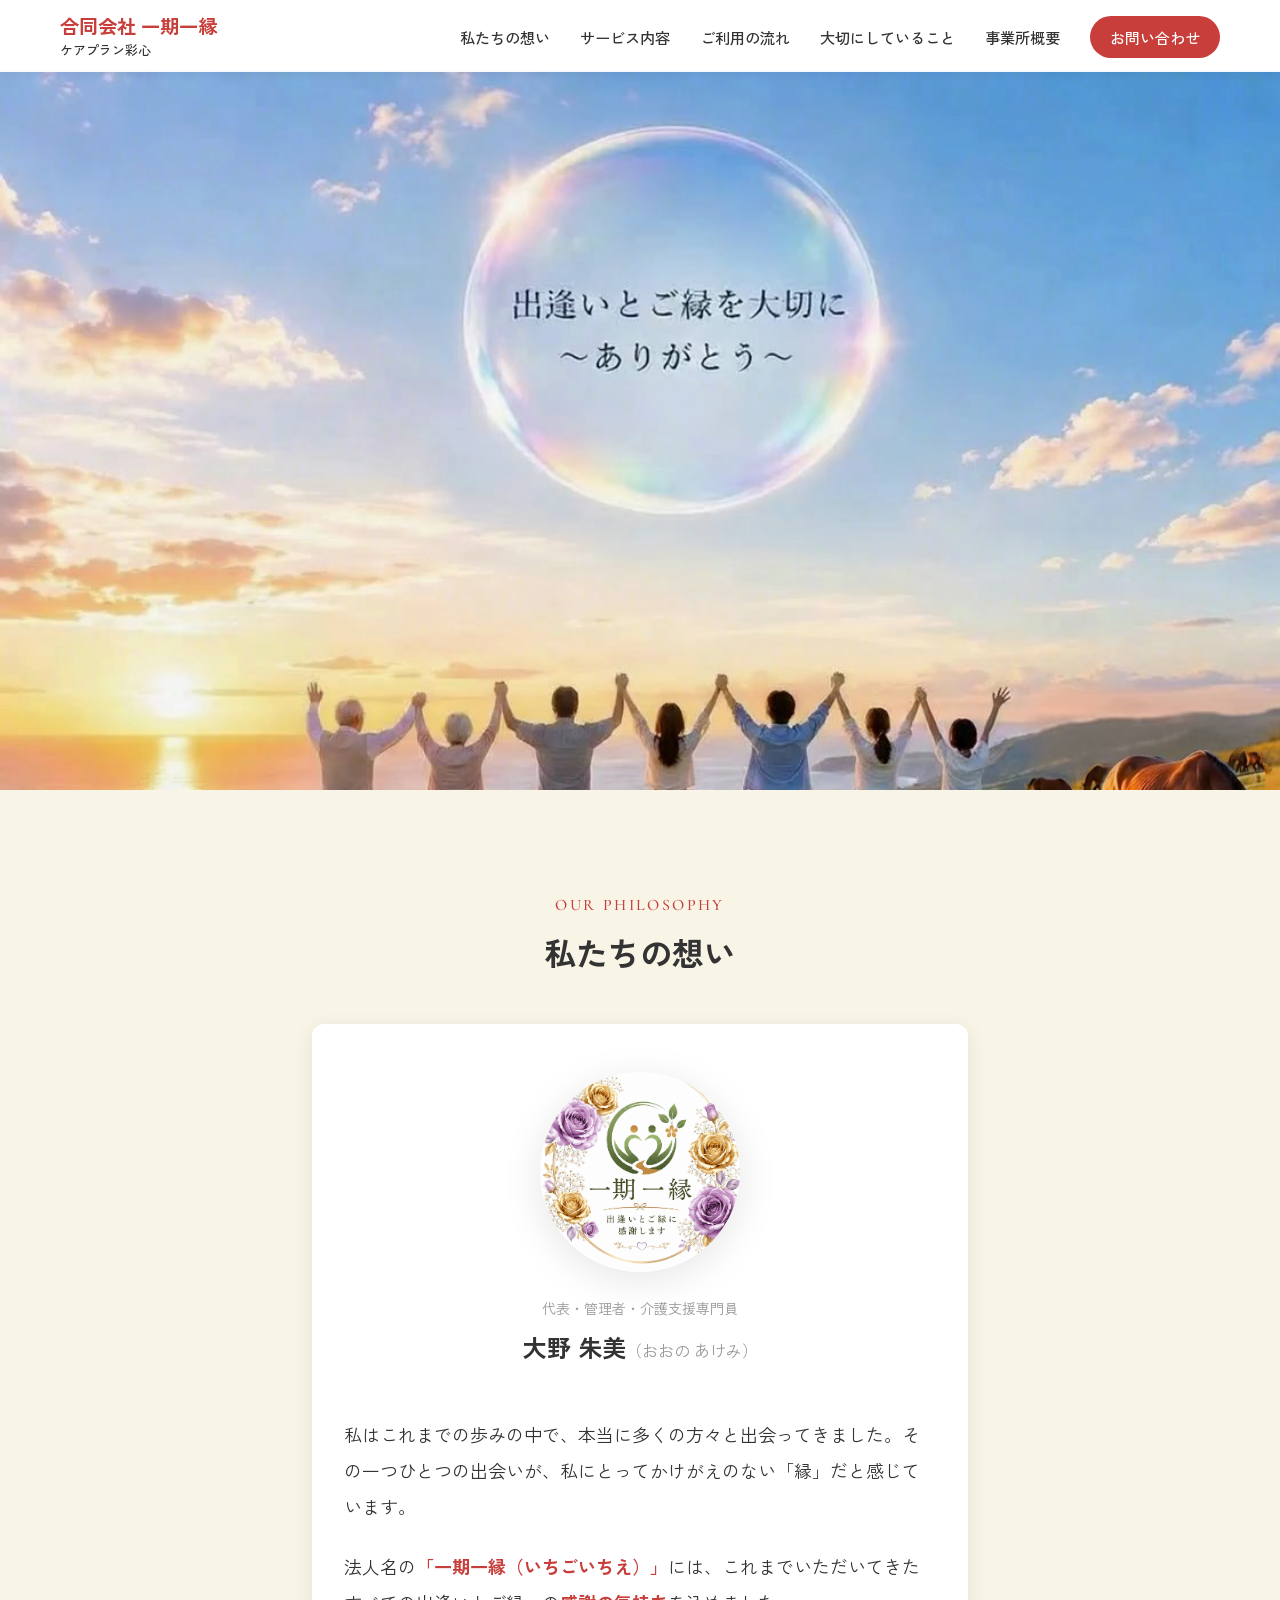
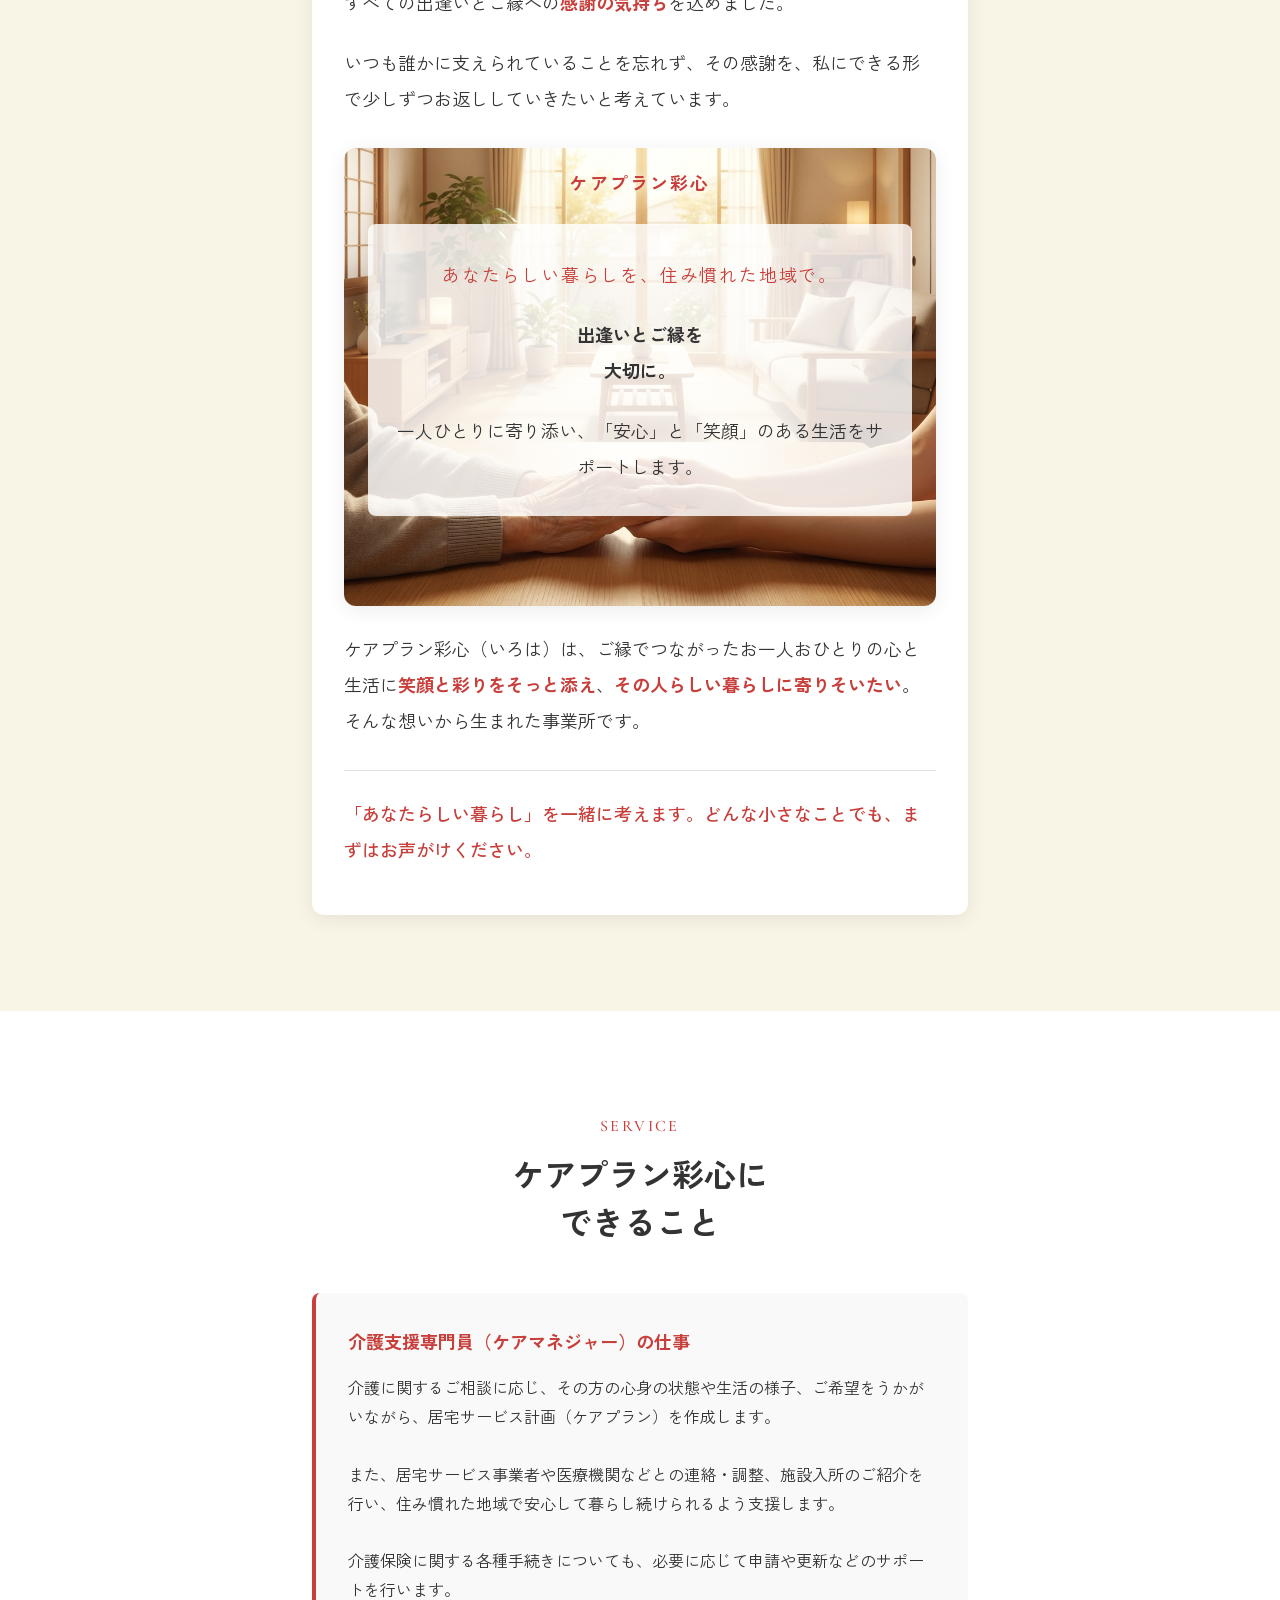
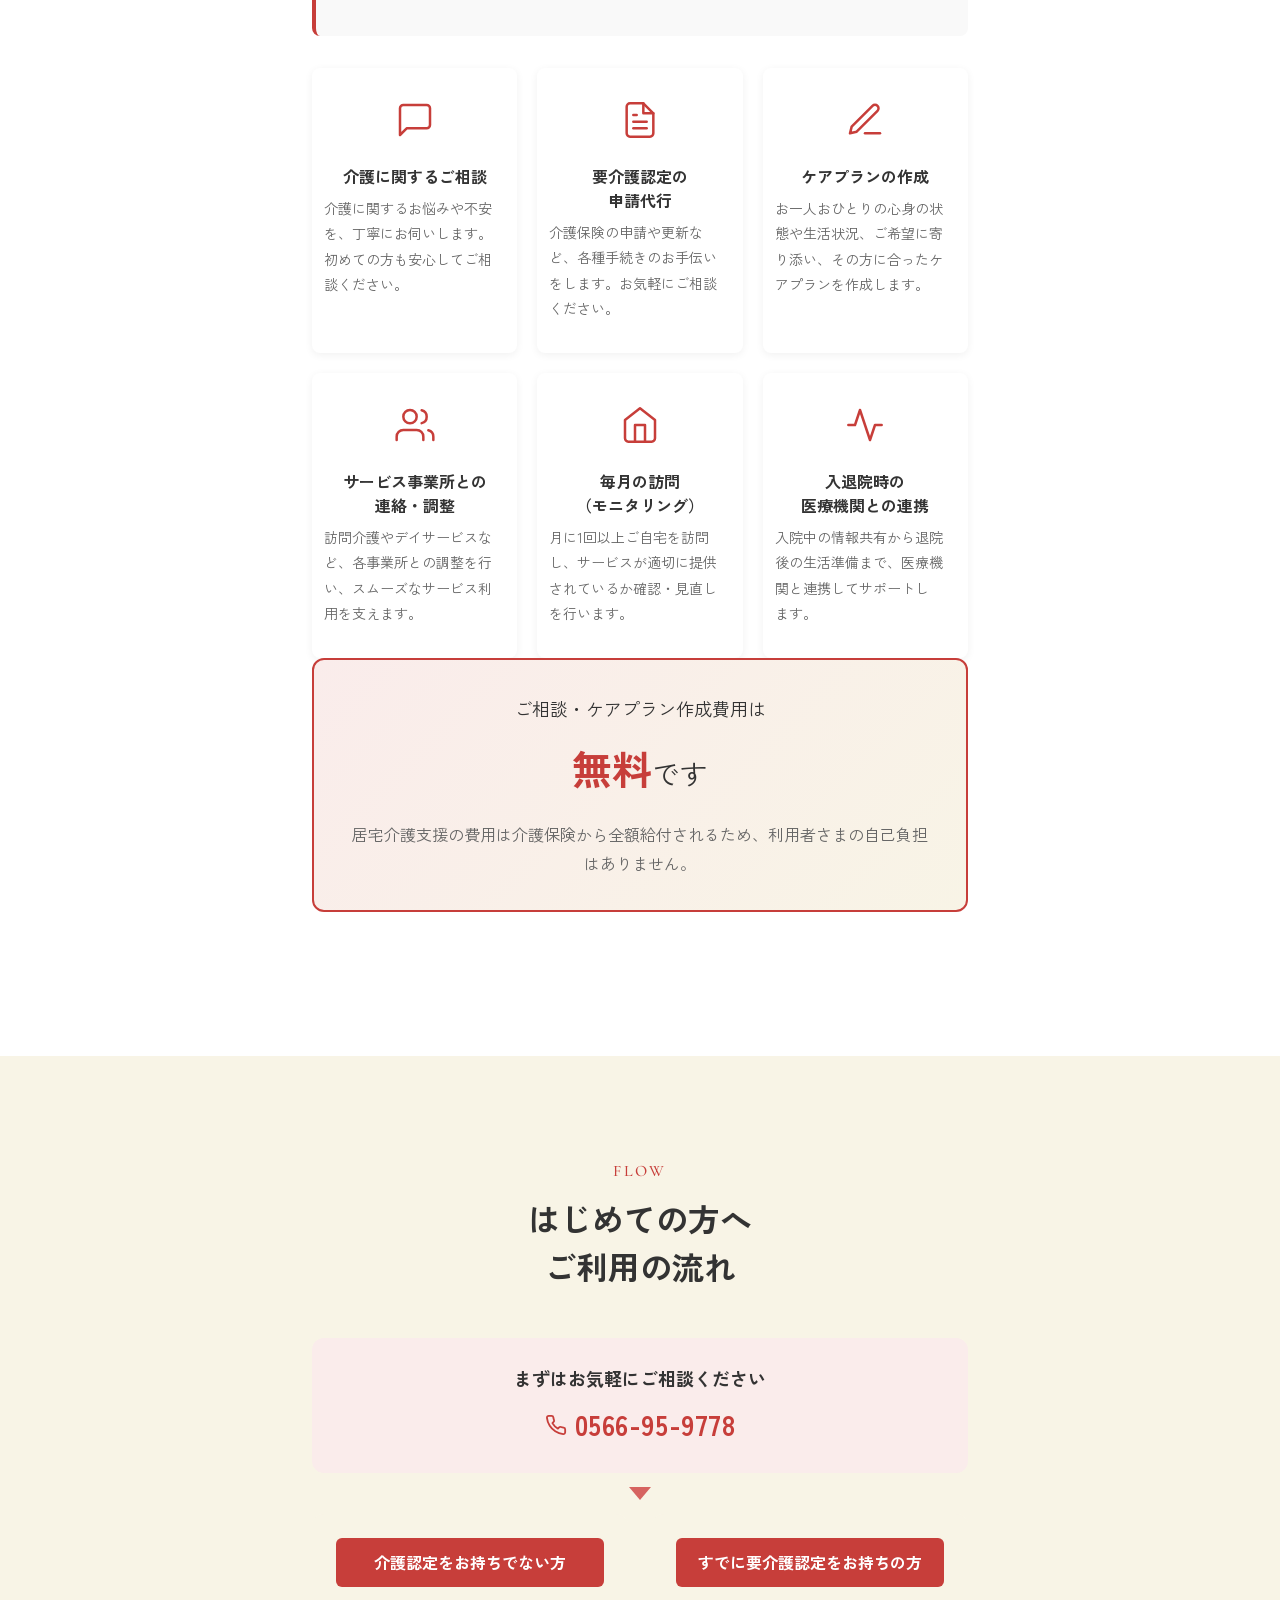
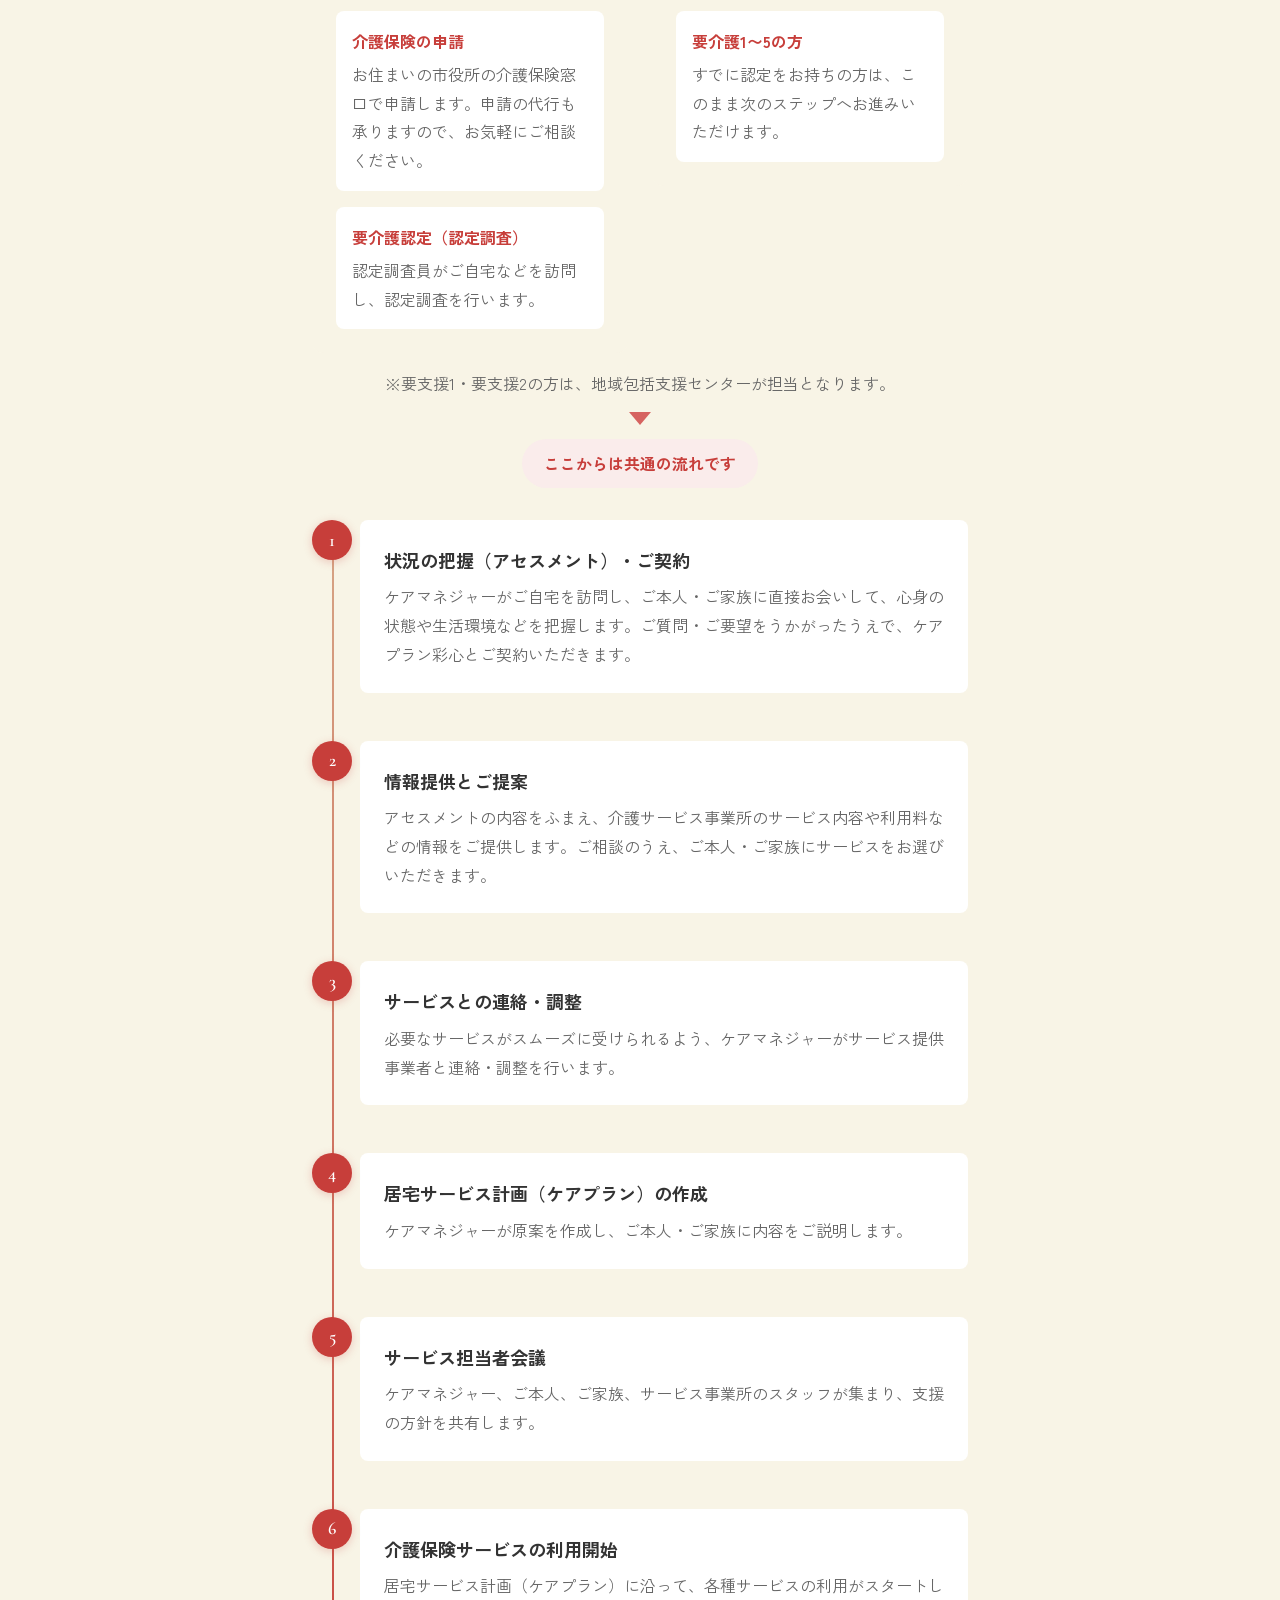
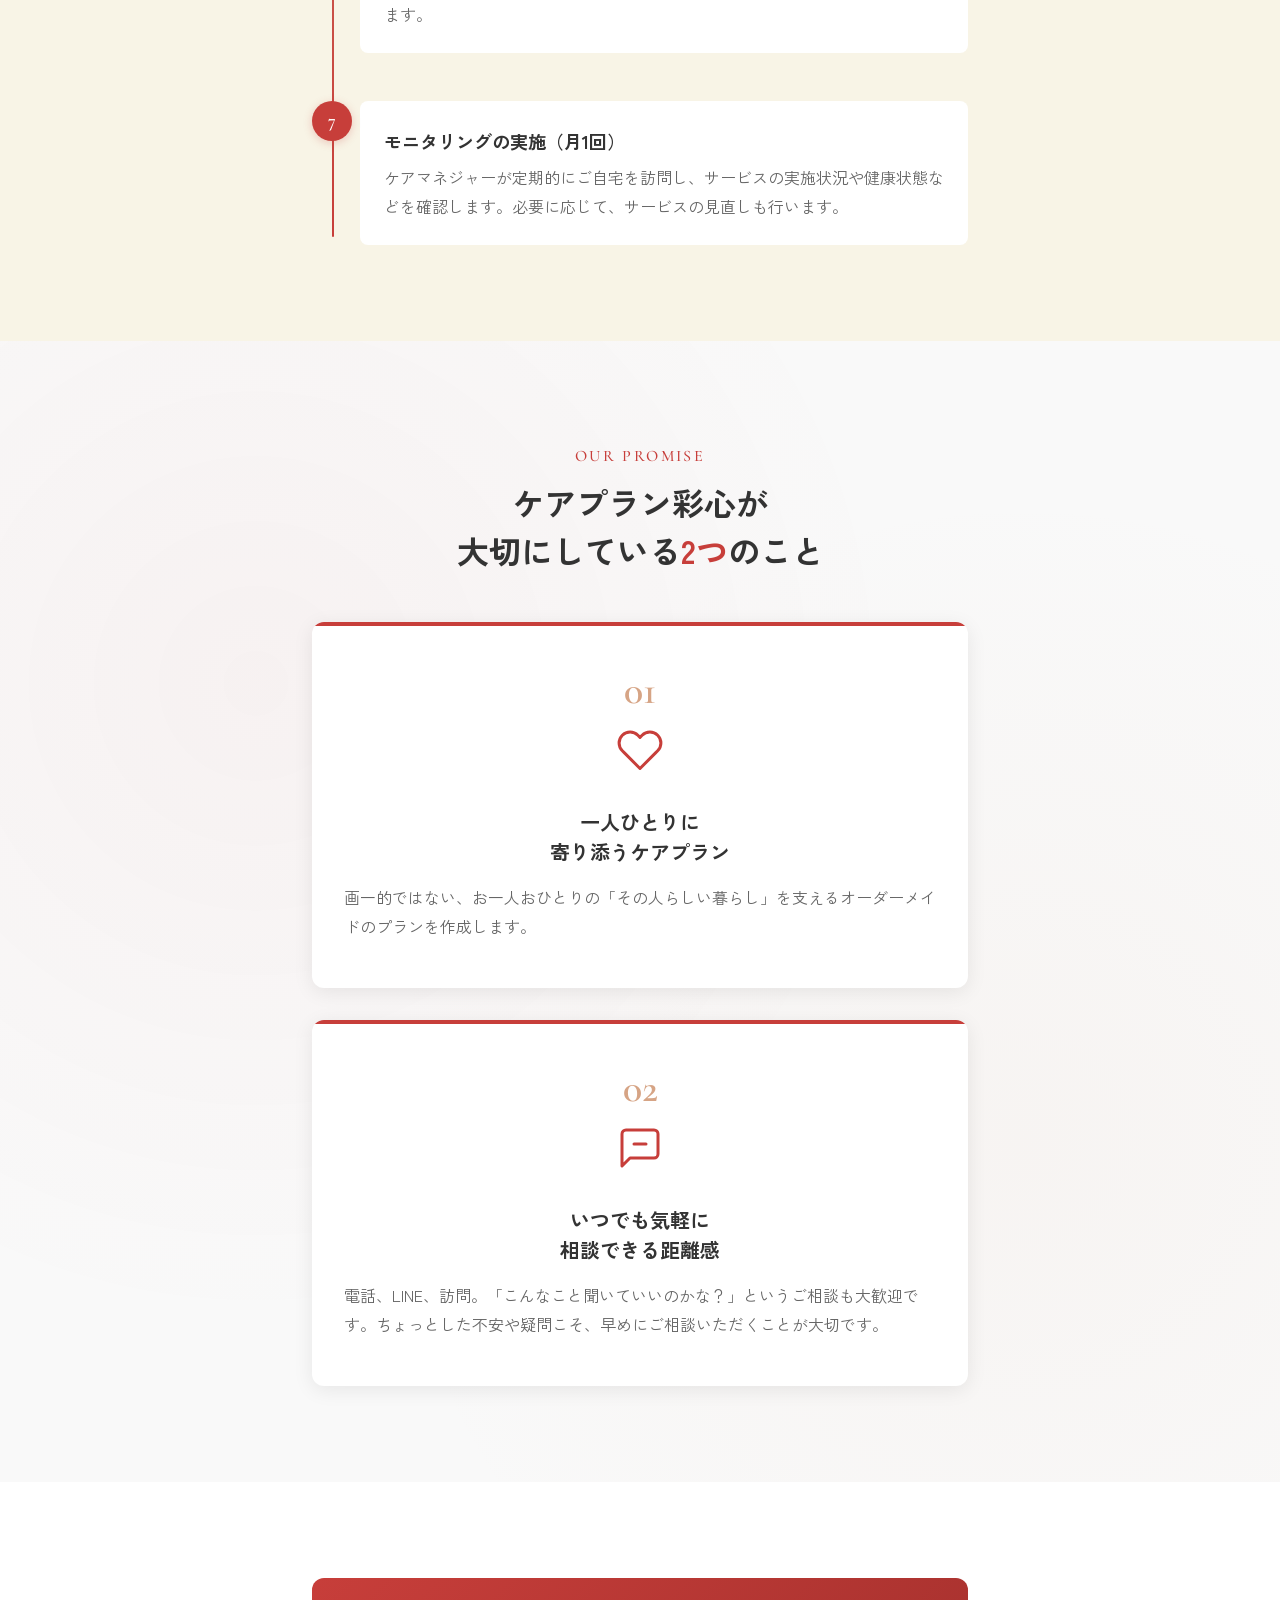
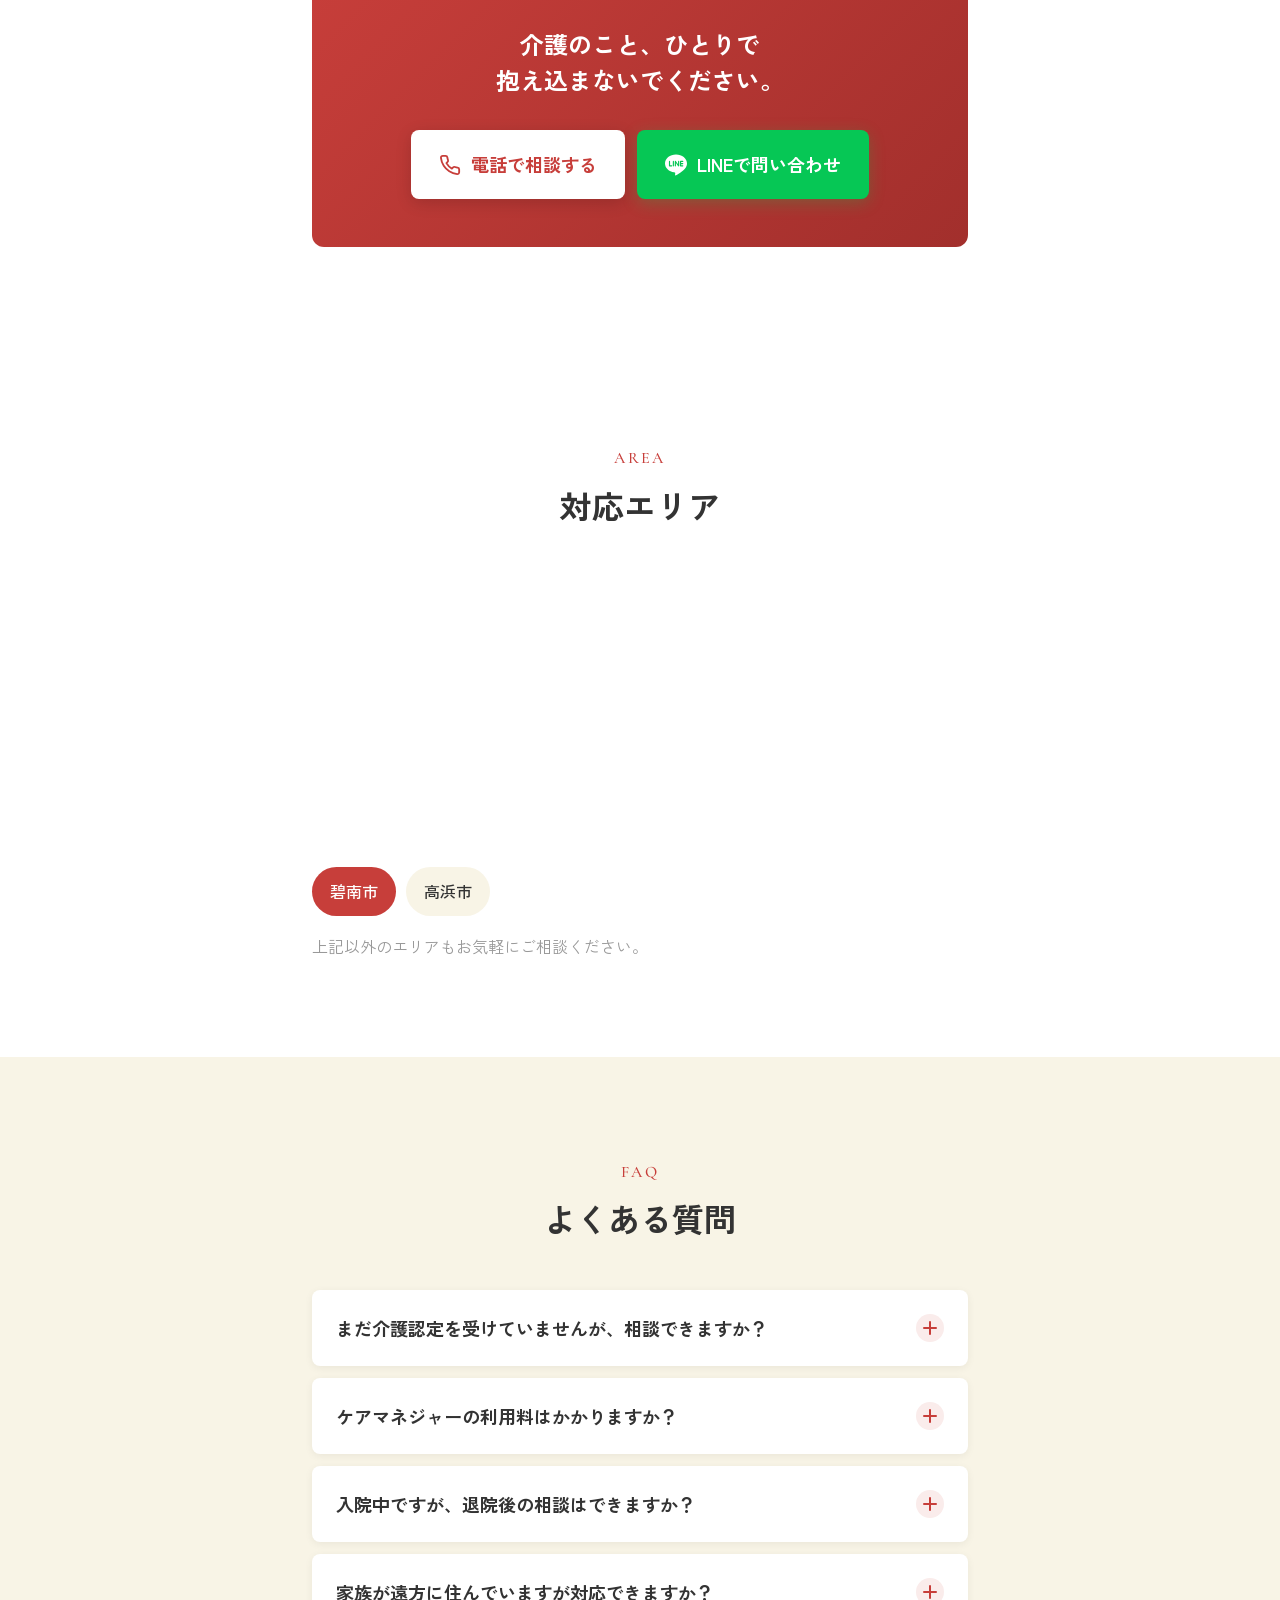
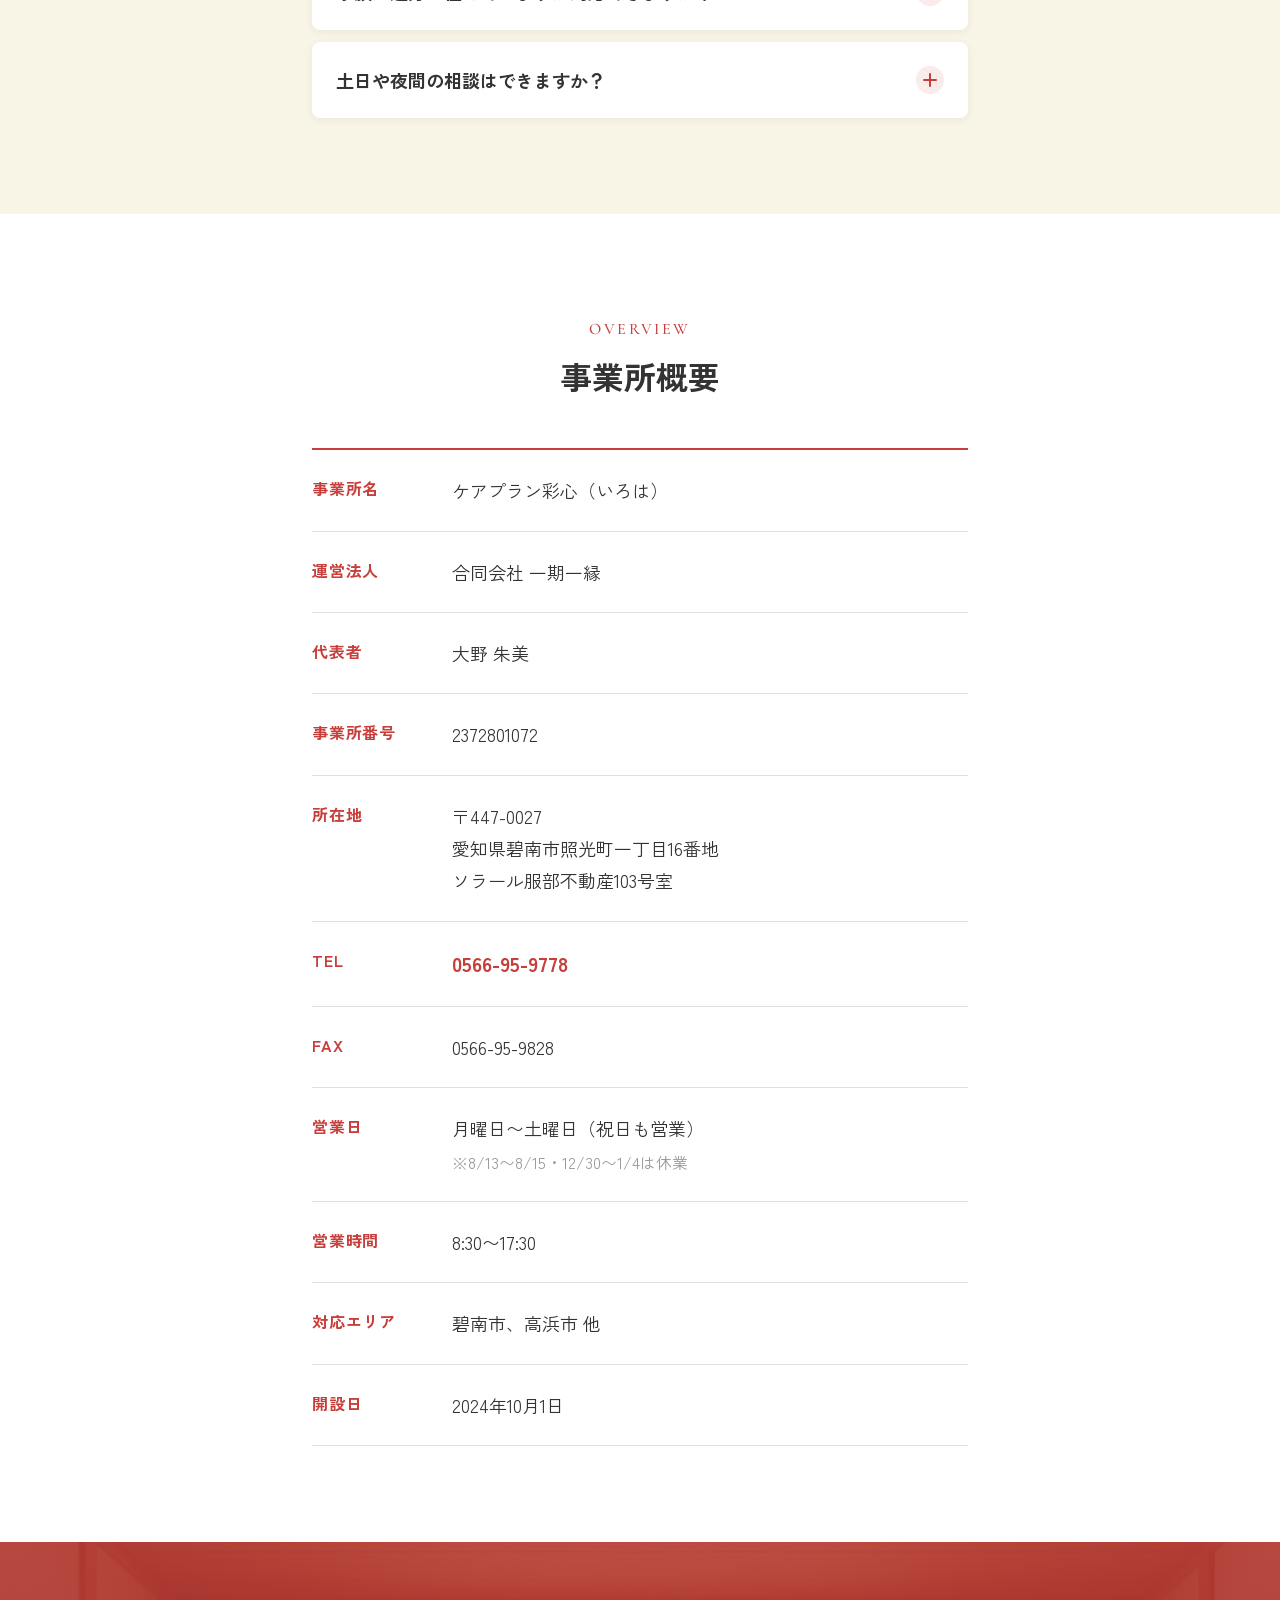
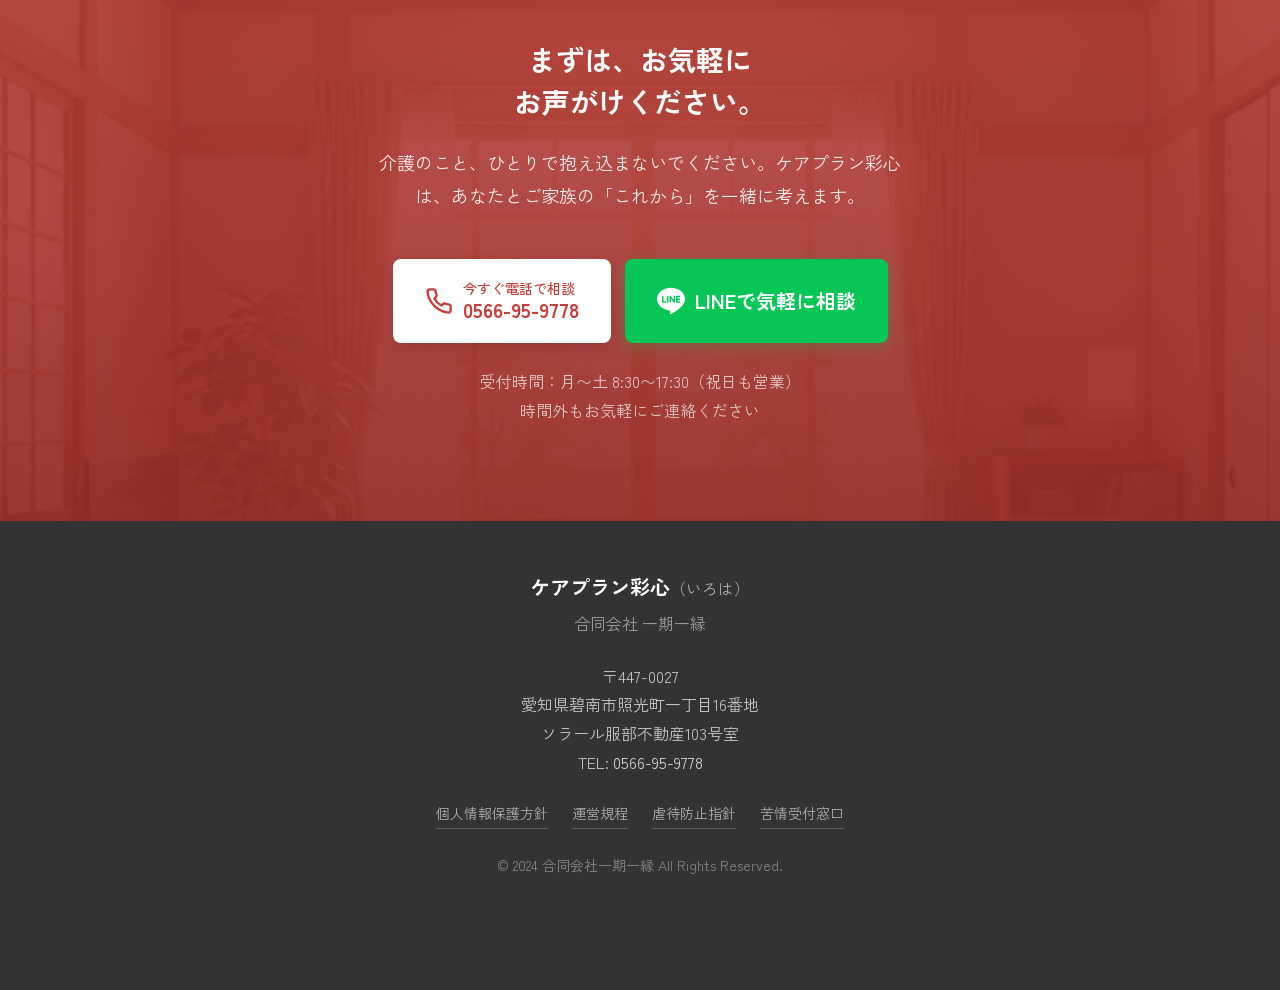
==== index.html @ f8644a3b "feat: 奥の馬2頭を復元（大きな馬の後ろの斜面に再配置・ポスターも同構図に更新） Co-Authored-By: Claude Fable 5 <noreply@anthropic.com>" ====
<!DOCTYPE html>
<html lang="ja">
<head>
  <meta charset="UTF-8">
  <meta name="viewport" content="width=device-width, initial-scale=1.0, viewport-fit=cover">
  <meta name="theme-color" content="#C73E3A">
  <title>合同会社 一期一縁 | 居宅介護支援事業所 ケアプラン彩心（いろは）</title>
  <meta name="description" content="愛知県碧南市の居宅介護支援事業所ケアプラン彩心（いろは）。ケアプラン作成無料。碧南市・高浜市を中心に、介護に関するご相談を承ります。お気軽にお電話・LINEでお問い合わせください。">
  <meta property="og:title" content="合同会社 一期一縁 | 居宅介護支援事業所 ケアプラン彩心（いろは）">
  <meta property="og:description" content="愛知県碧南市の居宅介護支援事業所。ケアプラン作成無料。介護のご相談はお気軽にどうぞ。">
  <meta property="og:type" content="website">
  <meta property="og:locale" content="ja_JP">
  <link rel="preconnect" href="https://fonts.googleapis.com">
  <link rel="preconnect" href="https://fonts.gstatic.com" crossorigin>
  <link href="https://fonts.googleapis.com/css2?family=Zen+Kaku+Gothic+New:wght@400;500;700&family=Cormorant+Garamond:wght@400;500;600&display=swap" rel="stylesheet">
  <link rel="stylesheet" href="style.css?v=20260723e">

  <!-- 構造化データ -->
  <script type="application/ld+json">
  {
    "@context": "https://schema.org",
    "@type": "LocalBusiness",
    "name": "居宅介護支援事業所 ケアプラン彩心",
    "description": "愛知県碧南市の居宅介護支援事業所。ケアプラン作成無料。",
    "address": {
      "@type": "PostalAddress",
      "streetAddress": "照光町一丁目16番地 ソラール服部不動産103号室",
      "addressLocality": "碧南市",
      "addressRegion": "愛知県",
      "postalCode": "447-0027",
      "addressCountry": "JP"
    },
    "telephone": "0566-95-9778",
    "openingHours": "Mo-Sa 08:30-17:30"
  }
  </script>
</head>

<body>
  <!-- ========== ヘッダー（1518版） ========== -->
  <header class="header" id="header">
    <div class="header-inner">
      <h1 class="logo">合同会社 一期一縁<span class="sub-logo">ケアプラン彩心</span></h1>
      <button class="menu-toggle" id="menu-toggle" aria-label="メニューを開く">
        <span></span>
        <span></span>
        <span></span>
      </button>
      <nav class="nav" id="nav">
        <ul>
          <li><a href="#thought">私たちの想い</a></li>
          <li><a href="#service">サービス内容</a></li>
          <li><a href="#flow">ご利用の流れ</a></li>
          <li><a href="#strength">大切にしていること</a></li>
          <li><a href="#overview">事業所概要</a></li>
          <li><a href="#contact" class="btn-nav">お問い合わせ</a></li>
        </ul>
      </nav>
    </div>
  </header>

  <main>
    <!-- ========== 1. ファーストビュー（1518版） ========== -->
    <section class="hero" id="hero">
      <div class="hero-bg">
        <video class="hero-video" autoplay muted loop playsinline preload="auto" poster="./assets/images/hero-sunset.jpg?v=20260723e" aria-hidden="true">
          <source src="./assets/videos/hero-loop.mp4?v=20260723e" type="video/mp4">
        </video>
      </div>
      <div class="hero-content">
        <p class="hero-sub">あなたらしい暮らしを、住み慣れた地域で。</p>
        <h2 class="hero-title">出逢いとご縁を<br>大切に。</h2>
        <div class="hero-desc">
          <p>一人ひとりに寄り添い、「安心」と「笑顔」のある生活をサポートします。</p>
        </div>
      </div>
    </section>

    <!-- ========== 2. 私たちの想い ========== -->
    <section class="section section-thought" id="thought">
      <div class="container">
        <div class="section-label fade-in-up">
          <span class="section-label-en">Our Philosophy</span>
        </div>
        <h2 class="section-title fade-in-up">私たちの想い</h2>

        <div class="thought-card fade-in-up">
          <div class="thought-photo">
            <div class="thought-img-wrap">
              <img src="./assets/images/logo-ichigoichie.png" alt="合同会社一期一縁 ロゴ｜出逢いとご縁に感謝します" class="thought-img" width="320" height="320" loading="lazy">
            </div>
            <div class="thought-name">
              <span class="thought-name-title">代表・管理者・介護支援専門員</span>
              <span class="thought-name-main">大野 朱美<small>（おおの あけみ）</small></span>
            </div>
          </div>

          <div class="thought-message">
            <div class="thought-quote">
              <p>
                私はこれまでの歩みの中で、本当に多くの方々と出会ってきました。その一つひとつの出会いが、私にとってかけがえのない「縁」だと感じています。
              </p>
              <p>
                法人名の<strong>「一期一縁（いちごいちえ）」</strong>には、これまでいただいてきたすべての出逢いとご縁への<strong>感謝の気持ち</strong>を込めました。
              </p>
              <p>
                いつも誰かに支えられていることを忘れず、その感謝を、私にできる形で少しずつお返ししていきたいと考えています。
              </p>
              <div class="thought-photo-banner">
                <img src="./assets/images/hero.png" alt="住み慣れたご自宅で、手を取り合って寄り添う様子" width="1024" height="1024" loading="lazy" class="thought-banner-img">
                <div class="thought-banner-body">
                  <p class="thought-banner-label">ケアプラン彩心</p>
                  <div class="thought-banner-card">
                    <p class="thought-banner-sub">あなたらしい暮らしを、住み慣れた地域で。</p>
                    <p class="thought-banner-title">出逢いとご縁を<br>大切に。</p>
                    <p class="thought-banner-desc">一人ひとりに寄り添い、「安心」と「笑顔」のある生活をサポートします。</p>
                  </div>
                </div>
              </div>
              <p>
                ケアプラン彩心（いろは）は、ご縁でつながったお一人おひとりの心と生活に<strong>笑顔と彩りをそっと添え</strong>、<strong>その人らしい暮らしに寄りそいたい</strong>。そんな想いから生まれた事業所です。
              </p>
              <p class="thought-closing">
                「あなたらしい暮らし」を一緒に考えます。どんな小さなことでも、まずはお声がけください。
              </p>
            </div>
          </div>
        </div>

      </div>
    </section>

    <!-- ========== 3. サービス内容 ========== -->
    <section class="section section-service" id="service">
      <div class="container">
        <div class="section-label fade-in-up">
          <span class="section-label-en">Service</span>
        </div>
        <h2 class="section-title fade-in-up">ケアプラン彩心に<br>できること</h2>

        <div class="service-intro fade-in-up">
          <h3 class="service-intro-title">介護支援専門員（ケアマネジャー）の仕事</h3>
          <p class="service-intro-text">介護に関するご相談に応じ、その方の心身の状態や生活の様子、ご希望をうかがいながら、居宅サービス計画（ケアプラン）を作成します。<br><br>また、居宅サービス事業者や医療機関などとの連絡・調整、施設入所のご紹介を行い、住み慣れた地域で安心して暮らし続けられるよう支援します。<br><br>介護保険に関する各種手続きについても、必要に応じて申請や更新などのサポートを行います。</p>
        </div>

        <div class="service-grid">
          <div class="service-card fade-in-up">
            <div class="service-icon">
              <svg width="40" height="40" viewBox="0 0 24 24" fill="none" stroke="var(--color-accent)" stroke-width="1.5" stroke-linecap="round" stroke-linejoin="round"><path d="M21 15a2 2 0 01-2 2H7l-4 4V5a2 2 0 012-2h14a2 2 0 012 2z"/></svg>
            </div>
            <h3 class="service-card-title">介護に関するご相談</h3>
            <p class="service-card-text">介護に関するお悩みや不安を、丁寧にお伺いします。初めての方も安心してご相談ください。</p>
          </div>

          <div class="service-card fade-in-up">
            <div class="service-icon">
              <svg width="40" height="40" viewBox="0 0 24 24" fill="none" stroke="var(--color-accent)" stroke-width="1.5" stroke-linecap="round" stroke-linejoin="round"><path d="M14 2H6a2 2 0 00-2 2v16a2 2 0 002 2h12a2 2 0 002-2V8z"/><polyline points="14 2 14 8 20 8"/><line x1="16" y1="13" x2="8" y2="13"/><line x1="16" y1="17" x2="8" y2="17"/><polyline points="10 9 9 9 8 9"/></svg>
            </div>
            <h3 class="service-card-title">要介護認定の<br>申請代行</h3>
            <p class="service-card-text">介護保険の申請や更新など、各種手続きのお手伝いをします。お気軽にご相談ください。</p>
          </div>

          <div class="service-card fade-in-up">
            <div class="service-icon">
              <svg width="40" height="40" viewBox="0 0 24 24" fill="none" stroke="var(--color-accent)" stroke-width="1.5" stroke-linecap="round" stroke-linejoin="round"><path d="M12 20h9"/><path d="M16.5 3.5a2.121 2.121 0 013 3L7 19l-4 1 1-4L16.5 3.5z"/></svg>
            </div>
            <h3 class="service-card-title">ケアプランの作成</h3>
            <p class="service-card-text">お一人おひとりの心身の状態や生活状況、ご希望に寄り添い、その方に合ったケアプランを作成します。</p>
          </div>

          <div class="service-card fade-in-up">
            <div class="service-icon">
              <svg width="40" height="40" viewBox="0 0 24 24" fill="none" stroke="var(--color-accent)" stroke-width="1.5" stroke-linecap="round" stroke-linejoin="round"><path d="M17 21v-2a4 4 0 00-4-4H5a4 4 0 00-4 4v2"/><circle cx="9" cy="7" r="4"/><path d="M23 21v-2a4 4 0 00-3-3.87"/><path d="M16 3.13a4 4 0 010 7.75"/></svg>
            </div>
            <h3 class="service-card-title">サービス事業所との<br>連絡・調整</h3>
            <p class="service-card-text">訪問介護やデイサービスなど、各事業所との調整を行い、スムーズなサービス利用を支えます。</p>
          </div>

          <div class="service-card fade-in-up">
            <div class="service-icon">
              <svg width="40" height="40" viewBox="0 0 24 24" fill="none" stroke="var(--color-accent)" stroke-width="1.5" stroke-linecap="round" stroke-linejoin="round"><path d="M3 9l9-7 9 7v11a2 2 0 01-2 2H5a2 2 0 01-2-2z"/><polyline points="9 22 9 12 15 12 15 22"/></svg>
            </div>
            <h3 class="service-card-title">毎月の訪問<br>（モニタリング）</h3>
            <p class="service-card-text">月に1回以上ご自宅を訪問し、サービスが適切に提供されているか確認・見直しを行います。</p>
          </div>

          <div class="service-card fade-in-up">
            <div class="service-icon">
              <svg width="40" height="40" viewBox="0 0 24 24" fill="none" stroke="var(--color-accent)" stroke-width="1.5" stroke-linecap="round" stroke-linejoin="round"><path d="M22 12h-4l-3 9L9 3l-3 9H2"/></svg>
            </div>
            <h3 class="service-card-title">入退院時の<br>医療機関との連携</h3>
            <p class="service-card-text">入院中の情報共有から退院後の生活準備まで、医療機関と連携してサポートします。</p>
          </div>
        </div>

        <div class="free-banner fade-in-up">
          <p class="free-banner-main">ご相談・ケアプラン作成費用は</p>
          <p class="free-banner-price"><span>無料</span>です</p>
          <p class="free-banner-note">
            居宅介護支援の費用は介護保険から全額給付されるため、利用者さまの自己負担はありません。
          </p>
        </div>
      </div>
    </section>

    <!-- ========== 4. ご利用の流れ ========== -->
    <section class="section section-flow" id="flow">
      <div class="container">
        <div class="section-label fade-in-up">
          <span class="section-label-en">Flow</span>
        </div>
        <h2 class="section-title fade-in-up">はじめての方へ<br>ご利用の流れ</h2>

        <!-- スタート：まずは相談 -->
        <div class="flow-start fade-in-up">
          <p class="flow-start-label">まずはお気軽にご相談ください</p>
          <a href="tel:0566-95-9778" class="flow-start-tel">
            <svg viewBox="0 0 24 24" fill="none" stroke="currentColor" stroke-width="2" stroke-linecap="round" stroke-linejoin="round"><path d="M22 16.92v3a2 2 0 01-2.18 2 19.79 19.79 0 01-8.63-3.07 19.5 19.5 0 01-6-6 19.79 19.79 0 01-3.07-8.67A2 2 0 014.11 2h3a2 2 0 012 1.72c.127.96.361 1.903.7 2.81a2 2 0 01-.45 2.11L8.09 9.91a16 16 0 006 6l1.27-1.27a2 2 0 012.11-.45c.907.339 1.85.573 2.81.7A2 2 0 0122 16.92z"/></svg>
            0566-95-9778
          </a>
        </div>

        <div class="flow-arrow" aria-hidden="true"></div>

        <!-- 分岐：介護認定の有無 -->
        <div class="flow-branch">
          <div class="flow-branch-col fade-in-up">
            <div class="flow-branch-head">介護認定をお持ちでない方</div>
            <div class="flow-branch-steps">
              <div class="flow-mini">
                <h4>介護保険の申請</h4>
                <p>お住まいの市役所の介護保険窓口で申請します。申請の代行も承りますので、お気軽にご相談ください。</p>
              </div>
              <div class="flow-mini">
                <h4>要介護認定（認定調査）</h4>
                <p>認定調査員がご自宅などを訪問し、認定調査を行います。</p>
              </div>
            </div>
          </div>

          <div class="flow-branch-col fade-in-up">
            <div class="flow-branch-head">すでに要介護認定をお持ちの方</div>
            <div class="flow-branch-steps">
              <div class="flow-mini">
                <h4>要介護1〜5の方</h4>
                <p>すでに認定をお持ちの方は、このまま次のステップへお進みいただけます。</p>
              </div>
            </div>
          </div>
        </div>

        <p class="flow-note fade-in-up">※要支援1・要支援2の方は、地域包括支援センターが担当となります。</p>

        <div class="flow-arrow" aria-hidden="true"></div>

        <div class="flow-merge fade-in-up">ここからは共通の流れです</div>

        <!-- 共通の流れ -->
        <div class="timeline">
          <div class="timeline-item fade-in-up">
            <div class="timeline-number">1</div>
            <div class="timeline-body">
              <h3 class="timeline-title">状況の把握（アセスメント）・ご契約</h3>
              <p>ケアマネジャーがご自宅を訪問し、ご本人・ご家族に直接お会いして、心身の状態や生活環境などを把握します。ご質問・ご要望をうかがったうえで、ケアプラン彩心とご契約いただきます。</p>
            </div>
          </div>
          <div class="timeline-item fade-in-up">
            <div class="timeline-number">2</div>
            <div class="timeline-body">
              <h3 class="timeline-title">情報提供とご提案</h3>
              <p>アセスメントの内容をふまえ、介護サービス事業所のサービス内容や利用料などの情報をご提供します。ご相談のうえ、ご本人・ご家族にサービスをお選びいただきます。</p>
            </div>
          </div>
          <div class="timeline-item fade-in-up">
            <div class="timeline-number">3</div>
            <div class="timeline-body">
              <h3 class="timeline-title">サービスとの連絡・調整</h3>
              <p>必要なサービスがスムーズに受けられるよう、ケアマネジャーがサービス提供事業者と連絡・調整を行います。</p>
            </div>
          </div>
          <div class="timeline-item fade-in-up">
            <div class="timeline-number">4</div>
            <div class="timeline-body">
              <h3 class="timeline-title">居宅サービス計画（ケアプラン）の作成</h3>
              <p>ケアマネジャーが原案を作成し、ご本人・ご家族に内容をご説明します。</p>
            </div>
          </div>
          <div class="timeline-item fade-in-up">
            <div class="timeline-number">5</div>
            <div class="timeline-body">
              <h3 class="timeline-title">サービス担当者会議</h3>
              <p>ケアマネジャー、ご本人、ご家族、サービス事業所のスタッフが集まり、支援の方針を共有します。</p>
            </div>
          </div>
          <div class="timeline-item fade-in-up">
            <div class="timeline-number">6</div>
            <div class="timeline-body">
              <h3 class="timeline-title">介護保険サービスの利用開始</h3>
              <p>居宅サービス計画（ケアプラン）に沿って、各種サービスの利用がスタートします。</p>
            </div>
          </div>
          <div class="timeline-item fade-in-up">
            <div class="timeline-number">7</div>
            <div class="timeline-body">
              <h3 class="timeline-title">モニタリングの実施（月1回）</h3>
              <p>ケアマネジャーが定期的にご自宅を訪問し、サービスの実施状況や健康状態などを確認します。必要に応じて、サービスの見直しも行います。</p>
            </div>
          </div>
        </div>
      </div>
    </section>

    <!-- ========== 5. 選ばれる理由 ========== -->
    <section class="section section-strength" id="strength">
      <div class="container">
        <div class="section-label fade-in-up">
          <span class="section-label-en">Our Promise</span>
        </div>
        <h2 class="section-title fade-in-up">ケアプラン彩心が<br>大切にしている<span class="text-accent">2つ</span>のこと</h2>

        <div class="strength-list">
          <div class="strength-card fade-in-up">
            <div class="strength-num">01</div>
            <div class="strength-icon-wrap">
              <svg width="48" height="48" viewBox="0 0 24 24" fill="none" stroke="var(--color-accent)" stroke-width="1.5" stroke-linecap="round" stroke-linejoin="round"><path d="M20.84 4.61a5.5 5.5 0 00-7.78 0L12 5.67l-1.06-1.06a5.5 5.5 0 00-7.78 7.78l1.06 1.06L12 21.23l7.78-7.78 1.06-1.06a5.5 5.5 0 000-7.78z"/></svg>
            </div>
            <h3 class="strength-title">一人ひとりに<br>寄り添うケアプラン</h3>
            <p class="strength-text">画一的ではない、お一人おひとりの「その人らしい暮らし」を支えるオーダーメイドのプランを作成します。</p>
          </div>

          <div class="strength-card fade-in-up">
            <div class="strength-num">02</div>
            <div class="strength-icon-wrap">
              <svg width="48" height="48" viewBox="0 0 24 24" fill="none" stroke="var(--color-accent)" stroke-width="1.5" stroke-linecap="round" stroke-linejoin="round"><path d="M21 15a2 2 0 01-2 2H7l-4 4V5a2 2 0 012-2h14a2 2 0 012 2z"/><line x1="9" y1="10" x2="15" y2="10"/></svg>
            </div>
            <h3 class="strength-title">いつでも気軽に<br>相談できる距離感</h3>
            <p class="strength-text">電話、LINE、訪問。「こんなこと聞いていいのかな？」というご相談も大歓迎です。ちょっとした不安や疑問こそ、早めにご相談いただくことが大切です。</p>
          </div>
        </div>
      </div>
    </section>

    <!-- ========== 中間CTA ========== -->
    <section class="section section-mid-cta">
      <div class="container">
        <div class="mid-cta-box fade-in-up">
          <p class="mid-cta-text">介護のこと、ひとりで<br>抱え込まないでください。</p>
          <div class="mid-cta-buttons">
            <a href="tel:0566-95-9778" class="btn btn-primary btn-lg">
              <svg width="22" height="22" viewBox="0 0 24 24" fill="none" stroke="currentColor" stroke-width="2" stroke-linecap="round" stroke-linejoin="round"><path d="M22 16.92v3a2 2 0 01-2.18 2 19.79 19.79 0 01-8.63-3.07 19.5 19.5 0 01-6-6 19.79 19.79 0 01-3.07-8.67A2 2 0 014.11 2h3a2 2 0 012 1.72c.127.96.361 1.903.7 2.81a2 2 0 01-.45 2.11L8.09 9.91a16 16 0 006 6l1.27-1.27a2 2 0 012.11-.45c.907.339 1.85.573 2.81.7A2 2 0 0122 16.92z"/></svg>
              電話で相談する
            </a>
            <a href="https://lin.ee/TZvveqM" class="btn btn-line btn-lg" target="_blank" rel="noopener">
              <svg width="22" height="22" viewBox="0 0 24 24" fill="currentColor"><path d="M19.365 9.863c.349 0 .63.285.63.631 0 .345-.281.63-.63.63H17.61v1.125h1.755c.349 0 .63.283.63.63 0 .344-.281.629-.63.629h-2.386c-.345 0-.627-.285-.627-.629V8.108c0-.345.282-.63.63-.63h2.386c.346 0 .627.285.627.63 0 .349-.281.63-.63.63H17.61v1.125h1.755zm-3.855 3.016c0 .27-.174.51-.432.596-.064.021-.133.031-.199.031-.211 0-.391-.09-.51-.25l-2.443-3.317v2.94c0 .344-.279.629-.631.629-.346 0-.626-.285-.626-.629V8.108c0-.271.173-.508.43-.595.06-.023.136-.033.194-.033.195 0 .375.104.495.254l2.462 3.33V8.108c0-.345.282-.63.63-.63.345 0 .63.285.63.63v4.771zm-5.741 0c0 .344-.282.629-.631.629-.345 0-.627-.285-.627-.629V8.108c0-.345.282-.63.63-.63.346 0 .628.285.628.63v4.771zm-2.466.629H4.917c-.345 0-.63-.285-.63-.629V8.108c0-.345.285-.63.63-.63.348 0 .63.285.63.63v4.141h1.756c.348 0 .629.283.629.63 0 .344-.282.629-.629.629M24 10.314C24 4.943 18.615.572 12 .572S0 4.943 0 10.314c0 4.811 4.27 8.842 10.035 9.608.391.082.923.258 1.058.59.12.301.079.766.038 1.08l-.164 1.02c-.045.301-.24 1.186 1.049.645 1.291-.539 6.916-4.078 9.436-6.975C23.176 14.393 24 12.458 24 10.314"/></svg>
              LINEで問い合わせ
            </a>
          </div>
        </div>
      </div>
    </section>

    <!-- ========== 6. 対応エリア ========== -->
    <section class="section section-area" id="area">
      <div class="container">
        <div class="section-label fade-in-up">
          <span class="section-label-en">Area</span>
        </div>
        <h2 class="section-title fade-in-up">対応エリア</h2>

        <div class="area-content fade-in-up">
          <div class="area-map">
            <iframe
              src="https://maps.google.com/maps?q=34.886421,137.017044&z=14&hl=ja&output=embed"
              width="100%"
              height="300"
              style="border:0; border-radius: 12px;"
              allowfullscreen=""
              loading="lazy"
              referrerpolicy="no-referrer-when-downgrade"
              title="ケアプラン彩心の所在地">
            </iframe>
          </div>
          <div class="area-list">
            <div class="area-badge-group">
              <span class="area-badge area-badge-primary">碧南市</span>
              <span class="area-badge">高浜市</span>
            </div>
            <p class="area-note">上記以外のエリアもお気軽にご相談ください。</p>
          </div>
        </div>
      </div>
    </section>

    <!-- ========== 7. よくある質問 ========== -->
    <section class="section section-faq" id="faq">
      <div class="container">
        <div class="section-label fade-in-up">
          <span class="section-label-en">FAQ</span>
        </div>
        <h2 class="section-title fade-in-up">よくある質問</h2>

        <div class="faq-list">
          <div class="faq-item fade-in-up">
            <button class="faq-question" aria-expanded="false">
              <span>まだ介護認定を受けていませんが、相談できますか？</span>
              <span class="faq-icon" aria-hidden="true"></span>
            </button>
            <div class="faq-answer" aria-hidden="true">
              <p>はい、もちろんです。認定申請の手続きからサポートいたします。「介護が必要かも？」と感じた段階で、お気軽にご連絡ください。</p>
            </div>
          </div>

          <div class="faq-item fade-in-up">
            <button class="faq-question" aria-expanded="false">
              <span>ケアマネジャーの利用料はかかりますか？</span>
              <span class="faq-icon" aria-hidden="true"></span>
            </button>
            <div class="faq-answer" aria-hidden="true">
              <p>居宅介護支援の費用は介護保険から全額給付されるため、利用者さまの自己負担はありません。安心してご利用いただけます。</p>
            </div>
          </div>

          <div class="faq-item fade-in-up">
            <button class="faq-question" aria-expanded="false">
              <span>入院中ですが、退院後の相談はできますか？</span>
              <span class="faq-icon" aria-hidden="true"></span>
            </button>
            <div class="faq-answer" aria-hidden="true">
              <p>入院中からご相談いただけます。退院前カンファレンスへの参加や、退院後の生活準備を一緒に進めてまいります。</p>
            </div>
          </div>

          <div class="faq-item fade-in-up">
            <button class="faq-question" aria-expanded="false">
              <span>家族が遠方に住んでいますが対応できますか？</span>
              <span class="faq-icon" aria-hidden="true"></span>
            </button>
            <div class="faq-answer" aria-hidden="true">
              <p>はい、対応可能です。電話やLINEでの情報共有はもちろん、遠方のご家族との連携もしっかり行います。</p>
            </div>
          </div>

          <div class="faq-item fade-in-up">
            <button class="faq-question" aria-expanded="false">
              <span>土日や夜間の相談はできますか？</span>
              <span class="faq-icon" aria-hidden="true"></span>
            </button>
            <div class="faq-answer" aria-hidden="true">
              <p>事前にご連絡いただければ、柔軟に対応いたします。お仕事帰りやお休みの日でもお気軽にご相談ください。</p>
            </div>
          </div>
        </div>
      </div>
    </section>

    <!-- ========== 8. 事業所概要 ========== -->
    <section class="section section-overview" id="overview">
      <div class="container">
        <div class="section-label fade-in-up">
          <span class="section-label-en">Overview</span>
        </div>
        <h2 class="section-title fade-in-up">事業所概要</h2>

        <div class="overview-table-wrap fade-in-up">
          <dl class="overview-dl">
            <div class="overview-row">
              <dt>事業所名</dt>
              <dd>ケアプラン彩心（いろは）</dd>
            </div>
            <div class="overview-row">
              <dt>運営法人</dt>
              <dd>合同会社 一期一縁</dd>
            </div>
            <div class="overview-row">
              <dt>代表者</dt>
              <dd>大野 朱美</dd>
            </div>
            <div class="overview-row">
              <dt>事業所番号</dt>
              <dd>2372801072</dd>
            </div>
            <div class="overview-row">
              <dt>所在地</dt>
              <dd>〒447-0027<br>愛知県碧南市照光町一丁目16番地<br>ソラール服部不動産103号室</dd>
            </div>
            <div class="overview-row">
              <dt>TEL</dt>
              <dd><a href="tel:0566-95-9778">0566-95-9778</a></dd>
            </div>
            <div class="overview-row">
              <dt>FAX</dt>
              <dd>0566-95-9828</dd>
            </div>
            <div class="overview-row">
              <dt>営業日</dt>
              <dd>月曜日〜土曜日（祝日も営業）<br><small>※8/13〜8/15・12/30〜1/4は休業</small></dd>
            </div>
            <div class="overview-row">
              <dt>営業時間</dt>
              <dd>8:30〜17:30</dd>
            </div>
            <div class="overview-row">
              <dt>対応エリア</dt>
              <dd>碧南市、高浜市 他</dd>
            </div>
            <div class="overview-row">
              <dt>開設日</dt>
              <dd>2024年10月1日</dd>
            </div>
          </dl>
        </div>
      </div>
    </section>

    <!-- ========== 9. お問い合わせCTA ========== -->
    <section class="section section-contact" id="contact">
      <div class="contact-bg"></div>
      <div class="contact-overlay"></div>
      <div class="container contact-content">
        <h2 class="contact-title fade-in-up">まずは、お気軽に<br>お声がけください。</h2>
        <p class="contact-text fade-in-up">
          介護のこと、ひとりで抱え込まないでください。ケアプラン彩心は、あなたとご家族の「これから」を一緒に考えます。
        </p>

        <div class="contact-cta fade-in-up">
          <a href="tel:0566-95-9778" class="btn btn-white btn-xl">
            <svg width="28" height="28" viewBox="0 0 24 24" fill="none" stroke="currentColor" stroke-width="2" stroke-linecap="round" stroke-linejoin="round"><path d="M22 16.92v3a2 2 0 01-2.18 2 19.79 19.79 0 01-8.63-3.07 19.5 19.5 0 01-6-6 19.79 19.79 0 01-3.07-8.67A2 2 0 014.11 2h3a2 2 0 012 1.72c.127.96.361 1.903.7 2.81a2 2 0 01-.45 2.11L8.09 9.91a16 16 0 006 6l1.27-1.27a2 2 0 012.11-.45c.907.339 1.85.573 2.81.7A2 2 0 0122 16.92z"/></svg>
            <span class="btn-tel-text">
              <small>今すぐ電話で相談</small>
              0566-95-9778
            </span>
          </a>
          <a href="https://lin.ee/TZvveqM" class="btn btn-line btn-xl" target="_blank" rel="noopener">
            <svg width="28" height="28" viewBox="0 0 24 24" fill="currentColor"><path d="M19.365 9.863c.349 0 .63.285.63.631 0 .345-.281.63-.63.63H17.61v1.125h1.755c.349 0 .63.283.63.63 0 .344-.281.629-.63.629h-2.386c-.345 0-.627-.285-.627-.629V8.108c0-.345.282-.63.63-.63h2.386c.346 0 .627.285.627.63 0 .349-.281.63-.63.63H17.61v1.125h1.755zm-3.855 3.016c0 .27-.174.51-.432.596-.064.021-.133.031-.199.031-.211 0-.391-.09-.51-.25l-2.443-3.317v2.94c0 .344-.279.629-.631.629-.346 0-.626-.285-.626-.629V8.108c0-.271.173-.508.43-.595.06-.023.136-.033.194-.033.195 0 .375.104.495.254l2.462 3.33V8.108c0-.345.282-.63.63-.63.345 0 .63.285.63.63v4.771zm-5.741 0c0 .344-.282.629-.631.629-.345 0-.627-.285-.627-.629V8.108c0-.345.282-.63.63-.63.346 0 .628.285.628.63v4.771zm-2.466.629H4.917c-.345 0-.63-.285-.63-.629V8.108c0-.345.285-.63.63-.63.348 0 .63.285.63.63v4.141h1.756c.348 0 .629.283.629.63 0 .344-.282.629-.629.629M24 10.314C24 4.943 18.615.572 12 .572S0 4.943 0 10.314c0 4.811 4.27 8.842 10.035 9.608.391.082.923.258 1.058.59.12.301.079.766.038 1.08l-.164 1.02c-.045.301-.24 1.186 1.049.645 1.291-.539 6.916-4.078 9.436-6.975C23.176 14.393 24 12.458 24 10.314"/></svg>
            LINEで気軽に相談
          </a>
        </div>
        <p class="contact-hours fade-in-up">受付時間：月〜土 8:30〜17:30（祝日も営業）<br>時間外もお気軽にご連絡ください</p>
      </div>
    </section>
  </main>

  <!-- ========== 10. フッター ========== -->
  <footer class="footer">
    <div class="container">
      <div class="footer-brand">
        <p class="footer-logo">ケアプラン彩心<small>（いろは）</small></p>
        <p class="footer-corp">合同会社 一期一縁</p>
      </div>
      <div class="footer-info">
        <p>〒447-0027<br>愛知県碧南市照光町一丁目16番地<br>ソラール服部不動産103号室</p>
        <p>TEL: <a href="tel:0566-95-9778">0566-95-9778</a></p>
      </div>
      <nav class="footer-nav">
        <a href="privacy.html">個人情報保護方針</a>
        <a href="rules.html">運営規程</a>
        <a href="abuse-prevention.html">虐待防止指針</a>
        <a href="complaints.html">苦情受付窓口</a>
      </nav>
      <p class="footer-copy">&copy; 2024 合同会社一期一縁 All Rights Reserved.</p>
    </div>
  </footer>

  <!-- モバイル固定フッターバー -->
  <div class="fixed-footer-bar" id="fixedFooterBar">
    <a href="tel:0566-95-9778" class="fixed-bar-btn fixed-bar-tel">
      <svg width="22" height="22" viewBox="0 0 24 24" fill="none" stroke="currentColor" stroke-width="2" stroke-linecap="round" stroke-linejoin="round"><path d="M22 16.92v3a2 2 0 01-2.18 2 19.79 19.79 0 01-8.63-3.07 19.5 19.5 0 01-6-6 19.79 19.79 0 01-3.07-8.67A2 2 0 014.11 2h3a2 2 0 012 1.72c.127.96.361 1.903.7 2.81a2 2 0 01-.45 2.11L8.09 9.91a16 16 0 006 6l1.27-1.27a2 2 0 012.11-.45c.907.339 1.85.573 2.81.7A2 2 0 0122 16.92z"/></svg>
      電話で相談
    </a>
    <a href="https://lin.ee/TZvveqM" class="fixed-bar-btn fixed-bar-line" target="_blank" rel="noopener">
      <svg width="22" height="22" viewBox="0 0 24 24" fill="currentColor"><path d="M19.365 9.863c.349 0 .63.285.63.631 0 .345-.281.63-.63.63H17.61v1.125h1.755c.349 0 .63.283.63.63 0 .344-.281.629-.63.629h-2.386c-.345 0-.627-.285-.627-.629V8.108c0-.345.282-.63.63-.63h2.386c.346 0 .627.285.627.63 0 .349-.281.63-.63.63H17.61v1.125h1.755zm-3.855 3.016c0 .27-.174.51-.432.596-.064.021-.133.031-.199.031-.211 0-.391-.09-.51-.25l-2.443-3.317v2.94c0 .344-.279.629-.631.629-.346 0-.626-.285-.626-.629V8.108c0-.271.173-.508.43-.595.06-.023.136-.033.194-.033.195 0 .375.104.495.254l2.462 3.33V8.108c0-.345.282-.63.63-.63.345 0 .63.285.63.63v4.771zm-5.741 0c0 .344-.282.629-.631.629-.345 0-.627-.285-.627-.629V8.108c0-.345.282-.63.63-.63.346 0 .628.285.628.63v4.771zm-2.466.629H4.917c-.345 0-.63-.285-.63-.629V8.108c0-.345.285-.63.63-.63.348 0 .63.285.63.63v4.141h1.756c.348 0 .629.283.629.63 0 .344-.282.629-.629.629M24 10.314C24 4.943 18.615.572 12 .572S0 4.943 0 10.314c0 4.811 4.27 8.842 10.035 9.608.391.082.923.258 1.058.59.12.301.079.766.038 1.08l-.164 1.02c-.045.301-.24 1.186 1.049.645 1.291-.539 6.916-4.078 9.436-6.975C23.176 14.393 24 12.458 24 10.314"/></svg>
      LINEで相談
    </a>
  </div>

  <!-- ページトップボタン -->
  <button class="scroll-top" id="scrollTop" aria-label="ページの先頭へ戻る">
    <svg width="24" height="24" viewBox="0 0 24 24" fill="none" stroke="currentColor" stroke-width="2.5" stroke-linecap="round" stroke-linejoin="round"><polyline points="18 15 12 9 6 15"/></svg>
  </button>

  <script src="script.js?v=20260627b" defer></script>
</body>
</html>
---- style.css ----
/* ============================================
   ケアプラン彩心 LP
   トップ（ヘッダー・ヒーロー）: 1518版
   それ以下のセクション: 168版
   ============================================ */

/* --- CSS Custom Properties --- */
:root {
  /* 1518版（ヘッダー・ヒーロー用） */
  --primary-color: #C73E3A;   /* Akabeni - Deep Red for "Iroha"/"Ichigo" */
  --secondary-color: #F8F4E6; /* Off-white/Beige for warmth */
  --accent-color: #D6A485;    /* Soft earth tone */
  --text-color: #333333;
  --light-text: #666666;
  --font-top: 'Zen Kaku Gothic New', sans-serif;

  /* 本文セクション用（1518版の紅色×ベージュトーン） */
  --color-bg: #FFFFFF;
  --color-bg-alt: #F8F4E6;
  --color-bg-warm: #F9F9F9;
  --color-accent: #C73E3A;
  --color-accent-light: #D66360;
  --color-accent-pale: #FAECEB;
  --color-gold: #C73E3A;
  --color-gold-light: #D6A485;
  --color-text: #333333;
  --color-text-light: #666666;
  --color-text-muted: #999999;
  --color-white: #FFFFFF;
  --color-emphasis: #C73E3A;
  --color-border: #E0E0E0;
  --color-line: #06C755;

  --font-serif: 'Zen Kaku Gothic New', sans-serif;
  --font-sans: 'Zen Kaku Gothic New', 'Hiragino Sans', sans-serif;
  --font-en: 'Cormorant Garamond', serif;

  --fs-xs: 0.875rem;    /* 14px */
  --fs-sm: 1rem;         /* 16px */
  --fs-base: 1.125rem;   /* 18px - 本文基準（40歳以上向け） */
  --fs-md: 1.25rem;      /* 20px */
  --fs-lg: 1.5rem;       /* 24px */
  --fs-xl: 1.75rem;      /* 28px */
  --fs-2xl: 2rem;        /* 32px */
  --fs-3xl: 2.5rem;      /* 40px */

  --lh-tight: 1.5;
  --lh-base: 1.8;
  --lh-loose: 2.0;

  --space-xs: 0.5rem;
  --space-sm: 1rem;
  --space-md: 1.5rem;
  --space-lg: 2rem;
  --space-xl: 3rem;
  --space-2xl: 4rem;
  --space-3xl: 6rem;

  --radius-sm: 6px;
  --radius-md: 8px;
  --radius-lg: 12px;
  --radius-full: 50%;

  --shadow-sm: 0 2px 8px rgba(0, 0, 0, 0.06);
  --shadow-md: 0 4px 20px rgba(0, 0, 0, 0.08);
  --shadow-lg: 0 8px 40px rgba(0, 0, 0, 0.1);

  --header-h: 70px;
  --footer-bar-h: 64px;
}

/* --- Reset & Base --- */
*,
*::before,
*::after {
  box-sizing: border-box;
  margin: 0;
  padding: 0;
}

html {
  font-size: 100%;
  scroll-behavior: smooth;
  -webkit-text-size-adjust: 100%;
}

body {
  font-family: var(--font-sans);
  font-size: var(--fs-base);
  line-height: var(--lh-base);
  color: var(--color-text);
  background-color: var(--color-bg);
  -webkit-font-smoothing: antialiased;
  -moz-osx-font-smoothing: grayscale;
  padding-bottom: calc(var(--footer-bar-h) + env(safe-area-inset-bottom));
  overflow-x: hidden;
  overflow-wrap: break-word;
}

p {
  text-wrap: pretty;
}

/* 日本語見出しを文節単位で折り返す（対応ブラウザのみ） */
@supports (word-break: auto-phrase) {
  .section-title,
  .hero-title,
  .hero-sub,
  .mid-cta-text,
  .contact-title,
  .free-banner-main,
  .strength-title,
  .timeline-title,
  .faq-question span:first-child {
    word-break: auto-phrase;
  }
}

a {
  color: var(--color-accent);
  text-decoration: none;
  transition: opacity 0.3s ease;
}

a:hover {
  opacity: 0.8;
}

ul {
  list-style: none;
}

img {
  max-width: 100%;
  height: auto;
  display: block;
}

button {
  border: none;
  background: none;
  cursor: pointer;
  font-family: inherit;
}

/* Focus visible */
:focus-visible {
  outline: 3px solid var(--color-accent);
  outline-offset: 2px;
}

/* Reduced motion */
@media (prefers-reduced-motion: reduce) {
  *,
  *::before,
  *::after {
    animation-duration: 0.01ms !important;
    animation-iteration-count: 1 !important;
    transition-duration: 0.01ms !important;
  }
  html {
    scroll-behavior: auto;
  }
}

/* --- Utility --- */
.container {
  width: 100%;
  max-width: 600px;
  margin: 0 auto;
  padding: 0 20px;
}

.sp-only { display: inline; }

.text-accent { color: var(--color-emphasis); }

/* --- Section Common --- */
.section {
  padding: var(--space-2xl) 0;
  position: relative;
}

.section-label {
  text-align: center;
  margin-bottom: var(--space-xs);
}

.section-label-en {
  font-family: var(--font-en);
  font-size: var(--fs-sm);
  font-weight: 500;
  color: var(--color-gold);
  letter-spacing: 0.15em;
  text-transform: uppercase;
}

.section-title {
  font-family: var(--font-serif);
  font-size: clamp(1.5rem, 5.8vw, 1.75rem);
  font-weight: 700;
  text-align: center;
  line-height: var(--lh-tight);
  color: var(--color-text);
  margin-bottom: var(--space-xl);
  text-wrap: balance;
}

/* ============================================
   HEADER（1518版）
   ============================================ */
.header {
  position: fixed;
  top: 0;
  left: 0;
  width: 100%;
  background-color: rgba(255, 255, 255, 0.95);
  box-shadow: 0 2px 10px rgba(0, 0, 0, 0.05);
  z-index: 1000;
  font-family: var(--font-top);
}

.header.scrolled {
  box-shadow: 0 2px 16px rgba(0, 0, 0, 0.1);
}

.header-inner {
  display: flex;
  justify-content: space-between;
  align-items: center;
  max-width: 1200px;
  margin: 0 auto;
  padding: 15px 20px;
}

.logo {
  font-size: 1.2rem;
  font-weight: 700;
  color: var(--primary-color);
  display: flex;
  flex-direction: column;
  line-height: 1.2;
}

.sub-logo {
  font-size: 0.8rem;
  color: var(--text-color);
  font-weight: 500;
  margin-top: 4px;
}

.menu-toggle {
  display: none;
  flex-direction: column;
  justify-content: space-around;
  width: 30px;
  height: 25px;
  background: transparent;
  border: none;
  cursor: pointer;
  z-index: 1100;
}

.menu-toggle span {
  width: 100%;
  height: 3px;
  background-color: var(--primary-color);
  transition: all 0.3s linear;
  border-radius: 2px;
}

.nav ul {
  display: flex;
  gap: 30px;
  align-items: center;
}

.nav a {
  font-size: 0.95rem;
  font-weight: 500;
  color: var(--text-color);
}

.nav a:hover {
  opacity: 0.7;
}

.btn-nav {
  background-color: var(--primary-color);
  color: #fff !important;
  padding: 10px 20px;
  border-radius: 50px;
}

/* ============================================
   1. HERO（1518版）
   ============================================ */
.hero {
  position: relative;
  height: 80vh;
  height: 80svh; /* モバイルのアドレスバー変動に追従 */
  min-height: 480px;
  display: flex;
  align-items: center;
  justify-content: center;
  overflow: hidden;
  margin-top: var(--header-h);
  font-family: var(--font-top);
}

.hero-bg {
  position: absolute;
  top: 0;
  left: 0;
  width: 100%;
  height: 100%;
  background-image: url('./assets/images/hero-sunset.jpg?v=20260723e');
  background-size: cover;
  background-position: center top;
  z-index: -1;
}

.hero-video {
  position: absolute;
  inset: 0;
  width: 100%;
  height: 100%;
  object-fit: cover;
  object-position: center top;
}

/* キャッチコピーは画像内に含まれるため、テキストはスクリーンリーダー向けにのみ残す */
.hero-content {
  position: absolute;
  width: 1px;
  height: 1px;
  padding: 0;
  margin: -1px;
  overflow: hidden;
  clip: rect(0, 0, 0, 0);
  white-space: nowrap;
  border: 0;
}

.hero-sub {
  font-size: clamp(0.875rem, 3.8vw, 1rem);
  color: var(--primary-color);
  margin-bottom: 20px;
  letter-spacing: 0.1em;
}

.hero-title {
  font-size: clamp(1.75rem, 8vw, 2.5rem);
  line-height: 1.4;
  margin-bottom: clamp(20px, 6vw, 30px);
  font-weight: 700;
  color: var(--text-color);
}

.hero-desc {
  font-size: 1rem;
  line-height: var(--lh-base);
  color: var(--text-color);
}

/* ============================================
   BUTTONS
   ============================================ */
.btn {
  display: inline-flex;
  align-items: center;
  justify-content: center;
  gap: 10px;
  font-family: var(--font-sans);
  font-weight: 700;
  border-radius: var(--radius-md);
  text-decoration: none;
  transition: transform 0.2s ease, box-shadow 0.2s ease;
  cursor: pointer;
  -webkit-tap-highlight-color: transparent;
}

.btn:hover {
  opacity: 1;
  transform: translateY(-1px);
}

.btn:active {
  transform: translateY(0);
}

.btn-lg {
  font-size: var(--fs-base);
  padding: 18px 28px;
  min-height: 60px;
}

.btn-xl {
  font-size: var(--fs-md);
  padding: 20px 32px;
  min-height: 68px;
}

.btn-primary {
  background: var(--color-accent);
  color: var(--color-white);
  box-shadow: 0 4px 16px rgba(199, 62, 58, 0.25);
}

.btn-primary:hover {
  box-shadow: 0 6px 24px rgba(199, 62, 58, 0.35);
  color: var(--color-white);
}

.btn-line {
  background: var(--color-line);
  color: var(--color-white);
  box-shadow: 0 4px 16px rgba(6, 199, 85, 0.25);
}

.btn-line:hover {
  box-shadow: 0 6px 24px rgba(6, 199, 85, 0.35);
  color: var(--color-white);
}

.btn-white {
  background: var(--color-white);
  color: var(--color-accent);
  box-shadow: 0 4px 16px rgba(0, 0, 0, 0.1);
}

.btn-white:hover {
  box-shadow: 0 6px 24px rgba(0, 0, 0, 0.15);
  color: var(--color-accent);
}

.btn-tel-text {
  display: flex;
  flex-direction: column;
  align-items: flex-start;
  line-height: 1.3;
}

.btn-tel-text small {
  font-size: var(--fs-xs);
  font-weight: 500;
}

/* ============================================
   2. THOUGHT (私たちの想い)
   ============================================ */
.section-thought {
  background: var(--color-bg-alt);
}

.thought-card {
  background: var(--color-white);
  border-radius: var(--radius-lg);
  overflow: hidden;
  box-shadow: var(--shadow-md);
}

.thought-photo {
  text-align: center;
  padding: var(--space-xl) var(--space-lg) var(--space-sm);
}

.thought-photo-banner {
  position: relative;
  margin: var(--space-lg) 0 var(--space-md);
  border-radius: var(--radius-lg);
  overflow: hidden;
  box-shadow: var(--shadow-md);
  font-family: var(--font-top);
}

.thought-banner-img {
  position: absolute;
  inset: 0;
  width: 100%;
  height: 100%;
  object-fit: cover;
  object-position: center bottom;
}

.thought-banner-body {
  position: relative;
  z-index: 1;
  padding: var(--space-sm) var(--space-md) 90px;
  text-align: center;
}

.thought-banner-label {
  font-size: var(--fs-lg);
  font-weight: 700;
  color: var(--primary-color);
  letter-spacing: 0.12em;
  text-shadow: 0 0 8px rgba(255, 255, 255, 0.9), 0 0 16px rgba(255, 255, 255, 0.7);
  margin-bottom: var(--space-sm);
}

.thought-banner-card {
  background: rgba(255, 255, 255, 0.82);
  border-radius: var(--radius-md);
  padding: var(--space-lg) var(--space-md);
}

.thought-banner-sub {
  font-size: clamp(0.875rem, 3.8vw, 1rem);
  color: var(--primary-color);
  letter-spacing: 0.1em;
  margin-bottom: 16px;
}

.thought-banner-title {
  font-size: clamp(1.5rem, 7vw, 2.25rem);
  line-height: 1.4;
  font-weight: 700;
  color: var(--text-color);
  margin-bottom: 16px;
}

.thought-banner-desc {
  font-size: var(--fs-sm);
  line-height: var(--lh-base);
  color: var(--text-color);
}

.thought-img-wrap {
  width: 200px;
  height: 200px;
  border-radius: var(--radius-full);
  overflow: hidden;
  margin: 0 auto var(--space-md);
  box-shadow: var(--shadow-lg);
}

.thought-img {
  width: 100%;
  height: 100%;
  object-fit: cover;
  transform: scale(1.22);
}

.thought-name {
  display: flex;
  flex-direction: column;
  gap: 4px;
}

.thought-name-title {
  font-size: var(--fs-xs);
  color: var(--color-text-muted);
}

.thought-name-main {
  font-family: var(--font-serif);
  font-size: var(--fs-lg);
  font-weight: 600;
  color: var(--color-text);
}

.thought-name-main small {
  font-size: var(--fs-sm);
  font-weight: 400;
  color: var(--color-text-muted);
}

.thought-message {
  padding: var(--space-lg) var(--space-lg) var(--space-xl);
}

.thought-quote p {
  margin-bottom: var(--space-md);
  font-size: var(--fs-base);
  line-height: var(--lh-loose);
}

.thought-quote p:last-child {
  margin-bottom: 0;
}

.thought-quote strong {
  color: var(--color-emphasis);
  font-weight: 700;
}

.thought-closing {
  font-family: var(--font-serif);
  font-weight: 500;
  color: var(--color-emphasis);
  border-top: 1px solid var(--color-border);
  padding-top: var(--space-md);
  margin-top: var(--space-lg) !important;
}

/* ============================================
   3. SERVICE (サービス内容)
   ============================================ */
.section-service {
  background: var(--color-white);
}

.service-intro {
  background: var(--color-bg-warm);
  border-left: 4px solid var(--color-accent);
  border-radius: var(--radius-md);
  padding: var(--space-lg);
  margin-bottom: var(--space-lg);
}

.service-intro-title {
  font-size: var(--fs-base);
  font-weight: 700;
  color: var(--color-accent);
  margin-bottom: var(--space-sm);
}

.service-intro-text {
  font-size: var(--fs-sm);
  color: var(--color-text);
  line-height: var(--lh-base);
}

.free-banner {
  background: linear-gradient(135deg, var(--color-accent-pale) 0%, var(--color-bg-alt) 100%);
  border: 2px solid var(--color-emphasis);
  border-radius: var(--radius-lg);
  padding: var(--space-lg);
  text-align: center;
  margin-bottom: var(--space-xl);
}

.free-banner-main {
  font-size: var(--fs-base);
  color: var(--color-text);
  margin-bottom: var(--space-xs);
}

.free-banner-price {
  font-family: var(--font-serif);
  font-size: var(--fs-xl);
  color: var(--color-text);
  margin-bottom: var(--space-sm);
}

.free-banner-price span {
  font-size: clamp(2rem, 9vw, 2.5rem);
  font-weight: 700;
  color: var(--color-emphasis);
}

.free-banner-note {
  font-size: var(--fs-sm);
  color: var(--color-text-light);
  line-height: var(--lh-base);
}

.service-grid {
  display: grid;
  grid-template-columns: 1fr 1fr;
  gap: 14px;
}

.service-card {
  background: var(--color-white);
  border-radius: var(--radius-md);
  padding: var(--space-lg) 12px;
  text-align: center;
  box-shadow: var(--shadow-sm);
  transition: transform 0.3s ease, box-shadow 0.3s ease;
}

.service-icon {
  margin-bottom: var(--space-sm);
}

.service-card-title {
  font-family: var(--font-serif);
  font-size: var(--fs-sm);
  font-weight: 600;
  color: var(--color-text);
  margin-bottom: var(--space-xs);
  line-height: var(--lh-tight);
}

.service-card-text {
  font-size: var(--fs-xs);
  color: var(--color-text-light);
  line-height: var(--lh-base);
  text-align: left;
}

/* ============================================
   4. FLOW (ご利用の流れ)
   ============================================ */
.section-flow {
  background: var(--color-bg-alt);
}

.timeline {
  position: relative;
  padding-left: 48px;
}

.timeline::before {
  content: '';
  position: absolute;
  left: 20px;
  top: 8px;
  bottom: 8px;
  width: 2px;
  background: linear-gradient(180deg, var(--color-gold-light) 0%, var(--color-accent) 100%);
  border-radius: 2px;
}

.timeline-item {
  position: relative;
  padding-bottom: var(--space-xl);
}

.timeline-item:last-child {
  padding-bottom: 0;
}

.timeline-number {
  position: absolute;
  left: -48px;
  top: 0;
  width: 40px;
  height: 40px;
  background: var(--color-accent);
  color: var(--color-white);
  font-family: var(--font-en);
  font-size: var(--fs-base);
  font-weight: 600;
  display: flex;
  align-items: center;
  justify-content: center;
  border-radius: var(--radius-full);
  box-shadow: 0 2px 8px rgba(199, 62, 58, 0.25);
}

.timeline-body {
  background: var(--color-white);
  border-radius: var(--radius-md);
  padding: var(--space-md);
}

.timeline-title {
  font-family: var(--font-serif);
  font-size: var(--fs-base);
  font-weight: 600;
  color: var(--color-text);
  margin-bottom: 6px;
}

.timeline-body p {
  font-size: var(--fs-sm);
  color: var(--color-text-light);
  line-height: var(--lh-base);
}

/* ご利用の流れ：スタート／分岐 */
.flow-start {
  text-align: center;
  background: var(--color-accent-pale);
  border-radius: var(--radius-lg);
  padding: var(--space-md);
}

.flow-start-label {
  font-weight: 700;
  color: var(--color-text);
  margin-bottom: 6px;
}

.flow-start-tel {
  display: inline-flex;
  align-items: center;
  gap: 8px;
  font-size: 1.7rem;
  font-weight: 700;
  letter-spacing: 0.02em;
  color: var(--color-accent);
  text-decoration: none;
}

.flow-start-tel svg {
  width: 22px;
  height: 22px;
}

.flow-arrow {
  width: 0;
  height: 0;
  margin: 14px auto;
  border-left: 11px solid transparent;
  border-right: 11px solid transparent;
  border-top: 13px solid var(--color-accent-light);
}

.flow-branch {
  display: grid;
  grid-template-columns: 1fr;
  gap: var(--space-md);
}

.flow-branch-col {
  background: var(--color-bg-alt);
  border-radius: var(--radius-lg);
  padding: var(--space-md);
}

.flow-branch-head {
  font-weight: 700;
  text-align: center;
  color: var(--color-white);
  background: var(--color-accent);
  border-radius: var(--radius-sm);
  padding: 10px 12px;
  margin-bottom: var(--space-md);
  font-size: var(--fs-sm);
}

.flow-branch-steps {
  display: flex;
  flex-direction: column;
  gap: var(--space-sm);
}

.flow-mini {
  background: var(--color-white);
  border-radius: var(--radius-md);
  padding: var(--space-sm);
}

.flow-mini h4 {
  font-size: var(--fs-sm);
  font-weight: 700;
  color: var(--color-accent);
  margin-bottom: 4px;
}

.flow-mini p {
  font-size: var(--fs-sm);
  color: var(--color-text-light);
  line-height: var(--lh-base);
}

.flow-note {
  font-size: var(--fs-sm);
  color: var(--color-text-light);
  text-align: center;
  margin-top: var(--space-sm);
}

.flow-merge {
  display: table;
  margin: 0 auto var(--space-lg);
  text-align: center;
  font-weight: 700;
  color: var(--color-accent);
  background: var(--color-accent-pale);
  border-radius: 999px;
  padding: 10px 22px;
  font-size: var(--fs-sm);
}

@media (min-width: 600px) {
  .flow-branch {
    grid-template-columns: 1fr 1fr;
    align-items: start;
  }
}

/* ============================================
   5. STRENGTH (選ばれる理由)
   ============================================ */
.section-strength {
  background: var(--color-bg-warm);
  /* 和紙テクスチャ風 */
  background-image:
    radial-gradient(circle at 20% 30%, rgba(199, 62, 58, 0.04) 0%, transparent 50%),
    radial-gradient(circle at 80% 70%, rgba(214, 164, 133, 0.06) 0%, transparent 50%);
}

.strength-list {
  display: flex;
  flex-direction: column;
  gap: var(--space-lg);
}

.strength-card {
  background: var(--color-white);
  border-radius: var(--radius-lg);
  padding: var(--space-xl) var(--space-lg);
  text-align: center;
  box-shadow: var(--shadow-md);
  position: relative;
  overflow: hidden;
}

.strength-card::before {
  content: '';
  position: absolute;
  top: 0;
  left: 0;
  right: 0;
  height: 4px;
  background: var(--color-accent);
}

.strength-num {
  font-family: var(--font-en);
  font-size: var(--fs-3xl);
  font-weight: 600;
  color: var(--color-gold-light);
  line-height: 1;
  margin-bottom: var(--space-sm);
}

.strength-icon-wrap {
  margin-bottom: var(--space-md);
}

.strength-title {
  font-family: var(--font-serif);
  font-size: var(--fs-md);
  font-weight: 600;
  color: var(--color-text);
  line-height: var(--lh-tight);
  margin-bottom: var(--space-sm);
}

.strength-text {
  font-size: var(--fs-sm);
  color: var(--color-text-light);
  line-height: var(--lh-base);
  text-align: left;
}

/* ============================================
   MID CTA
   ============================================ */
.section-mid-cta {
  padding: var(--space-xl) 0;
  background: var(--color-white);
}

.mid-cta-box {
  background: linear-gradient(135deg, var(--color-accent) 0%, #A22F2C 100%);
  border-radius: var(--radius-lg);
  padding: var(--space-xl) var(--space-lg);
  text-align: center;
}

.mid-cta-text {
  font-family: var(--font-serif);
  font-size: clamp(1.25rem, 5.6vw, 1.5rem);
  font-weight: 600;
  color: var(--color-white);
  margin-bottom: var(--space-lg);
  line-height: var(--lh-tight);
}

.mid-cta-buttons {
  display: flex;
  flex-direction: column;
  gap: 12px;
}

.mid-cta-buttons .btn-primary {
  background: var(--color-white);
  color: var(--color-accent);
  box-shadow: 0 4px 16px rgba(0, 0, 0, 0.15);
}

/* ============================================
   6. AREA (対応エリア)
   ============================================ */
.section-area {
  background: var(--color-white);
}

.area-content {
  display: flex;
  flex-direction: column;
  gap: var(--space-lg);
}

.area-map iframe {
  width: 100%;
  height: 250px;
  border-radius: var(--radius-md);
}

.area-badge-group {
  display: flex;
  flex-wrap: wrap;
  gap: 10px;
  margin-bottom: var(--space-sm);
}

.area-badge {
  display: inline-block;
  padding: 10px 18px;
  border-radius: 100px;
  font-size: var(--fs-sm);
  font-weight: 500;
  background: var(--color-bg-alt);
  color: var(--color-text);
}

.area-badge-primary {
  background: var(--color-accent);
  color: var(--color-white);
}

.area-note {
  font-size: var(--fs-sm);
  color: var(--color-text-muted);
}

/* ============================================
   7. FAQ (よくある質問)
   ============================================ */
.section-faq {
  background: var(--color-bg-alt);
}

.faq-list {
  display: flex;
  flex-direction: column;
  gap: 12px;
}

.faq-item {
  background: var(--color-white);
  border-radius: var(--radius-md);
  box-shadow: var(--shadow-sm);
  overflow: hidden;
}

.faq-question {
  width: 100%;
  display: flex;
  align-items: center;
  justify-content: space-between;
  gap: 12px;
  padding: var(--space-md);
  text-align: left;
  font-size: var(--fs-base);
  font-weight: 700;
  color: var(--color-text);
  line-height: var(--lh-tight);
  cursor: pointer;
  transition: background 0.2s ease;
  min-height: 60px;
}

.faq-question:hover {
  background: rgba(245, 245, 245, 0.7);
}

.faq-icon {
  flex-shrink: 0;
  width: 28px;
  height: 28px;
  position: relative;
  border-radius: var(--radius-full);
  background: var(--color-accent-pale);
}

.faq-icon::before,
.faq-icon::after {
  content: '';
  position: absolute;
  top: 50%;
  left: 50%;
  background: var(--color-accent);
  border-radius: 2px;
  transition: transform 0.3s ease;
}

.faq-icon::before {
  width: 14px;
  height: 2px;
  transform: translate(-50%, -50%);
}

.faq-icon::after {
  width: 2px;
  height: 14px;
  transform: translate(-50%, -50%);
}

.faq-question[aria-expanded="true"] .faq-icon::after {
  transform: translate(-50%, -50%) rotate(90deg);
}

.faq-answer {
  max-height: 0;
  overflow: hidden;
  transition: max-height 0.4s ease, padding 0.4s ease;
}

.faq-answer.open {
  max-height: 500px;
}

.faq-answer p {
  padding: 0 var(--space-md) var(--space-md);
  font-size: var(--fs-sm);
  color: var(--color-text-light);
  line-height: var(--lh-base);
}

/* ============================================
   8. OVERVIEW (事業所概要)
   ============================================ */
.section-overview {
  background: var(--color-white);
}

.overview-dl {
  border-top: 2px solid var(--color-accent);
}

.overview-row {
  display: flex;
  flex-direction: column;
  border-bottom: 1px solid var(--color-border);
}

.overview-row dt {
  font-size: var(--fs-sm);
  font-weight: 700;
  color: var(--color-accent);
  padding: var(--space-md) 0 4px;
  letter-spacing: 0.05em;
}

.overview-row dd {
  font-size: var(--fs-base);
  color: var(--color-text);
  padding-bottom: var(--space-md);
  line-height: var(--lh-base);
}

.overview-row dd a {
  font-size: var(--fs-md);
  font-weight: 700;
  color: var(--color-accent);
}

.overview-row dd small {
  font-size: var(--fs-sm);
  color: var(--color-text-muted);
}

/* ============================================
   9. CONTACT CTA
   ============================================ */
.section-contact {
  position: relative;
  padding: var(--space-3xl) 0;
  overflow: hidden;
}

.contact-bg {
  position: absolute;
  inset: 0;
  background-image: url('./assets/images/hero.png');
  background-size: cover;
  background-position: center top;
  filter: brightness(0.7);
}

.contact-overlay {
  position: absolute;
  inset: 0;
  background: linear-gradient(
    180deg,
    rgba(199, 62, 58, 0.78) 0%,
    rgba(154, 44, 41, 0.9) 100%
  );
}

.contact-content {
  position: relative;
  z-index: 1;
  text-align: center;
}

.contact-title {
  font-family: var(--font-serif);
  font-size: clamp(1.5rem, 6.4vw, 1.75rem);
  font-weight: 700;
  color: var(--color-white);
  line-height: var(--lh-tight);
  margin-bottom: var(--space-md);
}

.contact-text {
  font-size: var(--fs-base);
  color: rgba(255, 255, 255, 0.9);
  line-height: var(--lh-base);
  margin-bottom: var(--space-xl);
  max-width: 30em;
  margin-left: auto;
  margin-right: auto;
}

.contact-cta {
  display: flex;
  flex-direction: column;
  gap: 14px;
  margin-bottom: var(--space-md);
}

.contact-hours {
  font-size: var(--fs-sm);
  color: rgba(255, 255, 255, 0.7);
}

/* ============================================
   10. FOOTER
   ============================================ */
.footer {
  background: var(--color-text);
  color: rgba(255, 255, 255, 0.7);
  padding: var(--space-xl) 0 calc(var(--space-xl) + var(--footer-bar-h) + env(safe-area-inset-bottom));
  text-align: center;
}

.footer-brand {
  margin-bottom: var(--space-md);
}

.footer-logo {
  font-family: var(--font-serif);
  font-size: var(--fs-md);
  font-weight: 600;
  color: var(--color-white);
}

.footer-logo small {
  font-size: var(--fs-sm);
  font-weight: 400;
  color: rgba(255, 255, 255, 0.6);
}

.footer-corp {
  font-size: var(--fs-sm);
  color: rgba(255, 255, 255, 0.5);
  margin-top: 4px;
}

.footer-info {
  font-size: var(--fs-sm);
  line-height: var(--lh-base);
  margin-bottom: var(--space-md);
}

.footer-info a {
  color: rgba(255, 255, 255, 0.8);
}

.footer-nav {
  display: flex;
  flex-wrap: wrap;
  justify-content: center;
  gap: 8px var(--space-md);
  margin-bottom: var(--space-md);
}

.footer-nav a {
  font-size: var(--fs-xs);
  color: rgba(255, 255, 255, 0.6);
  border-bottom: 1px solid rgba(255, 255, 255, 0.2);
  padding-bottom: 2px;
}

.footer-copy {
  font-size: var(--fs-xs);
  color: rgba(255, 255, 255, 0.4);
}

/* ============================================
   FIXED FOOTER BAR
   ============================================ */
.fixed-footer-bar {
  position: fixed;
  bottom: 0;
  left: 0;
  right: 0;
  z-index: 998;
  display: flex;
  height: calc(var(--footer-bar-h) + env(safe-area-inset-bottom));
  padding-bottom: env(safe-area-inset-bottom);
  background: var(--color-white);
  box-shadow: 0 -2px 16px rgba(0, 0, 0, 0.1);
  transform: translate3d(0, 100%, 0);
  transition: transform 0.3s ease;
  /* iOS Safari でスクロール中に固定要素が消えるのを防ぐ（GPUレイヤーに固定） */
  will-change: transform;
  -webkit-backface-visibility: hidden;
  backface-visibility: hidden;
}

.fixed-footer-bar.visible {
  transform: translate3d(0, 0, 0);
}

.fixed-bar-btn {
  flex: 1;
  display: flex;
  align-items: center;
  justify-content: center;
  gap: 8px;
  font-size: var(--fs-sm);
  font-weight: 700;
  text-decoration: none;
  -webkit-tap-highlight-color: transparent;
}

.fixed-bar-tel {
  background: var(--color-accent);
  color: var(--color-white);
}

.fixed-bar-line {
  background: var(--color-line);
  color: var(--color-white);
}

/* ============================================
   SCROLL TOP
   ============================================ */
.scroll-top {
  position: fixed;
  bottom: calc(var(--footer-bar-h) + env(safe-area-inset-bottom) + 16px);
  right: 16px;
  z-index: 997;
  width: 48px;
  height: 48px;
  border-radius: var(--radius-full);
  background: var(--color-white);
  color: var(--color-accent);
  box-shadow: var(--shadow-md);
  display: flex;
  align-items: center;
  justify-content: center;
  opacity: 0;
  visibility: hidden;
  transform: translateY(10px);
  transition: opacity 0.3s ease, visibility 0.3s ease, transform 0.3s ease;
}

.scroll-top.visible {
  opacity: 1;
  visibility: visible;
  transform: translateY(0);
}

/* ============================================
   ANIMATIONS
   ============================================ */
.fade-in-up {
  opacity: 0;
  transform: translateY(30px);
  transition: opacity 0.8s ease-out, transform 0.8s ease-out;
}

.fade-in-up.visible {
  opacity: 1;
  transform: translateY(0);
}

.delay-1 { transition-delay: 0.15s; }
.delay-2 { transition-delay: 0.3s; }
.delay-3 { transition-delay: 0.45s; }

/* Stagger children */
.service-grid .service-card:nth-child(1) { transition-delay: 0s; }
.service-grid .service-card:nth-child(2) { transition-delay: 0.1s; }
.service-grid .service-card:nth-child(3) { transition-delay: 0.2s; }
.service-grid .service-card:nth-child(4) { transition-delay: 0.3s; }
.service-grid .service-card:nth-child(5) { transition-delay: 0.4s; }
.service-grid .service-card:nth-child(6) { transition-delay: 0.5s; }

.strength-list .strength-card:nth-child(1) { transition-delay: 0s; }
.strength-list .strength-card:nth-child(2) { transition-delay: 0.15s; }
.strength-list .strength-card:nth-child(3) { transition-delay: 0.3s; }

/* ============================================
   MOBILE（max-width: 768px）ヘッダー・ヒーロー
   ============================================ */
@media (max-width: 768px) {
  .header-inner {
    padding: 10px 20px;
    align-items: center;
  }

  .menu-toggle {
    display: flex;
  }

  .nav {
    position: fixed;
    top: 0;
    right: -100%;
    width: 100%;
    height: 100vh;
    height: 100dvh;
    background-color: rgba(255, 255, 255, 0.98);
    transition: right 0.3s ease-in-out;
    z-index: 1050;
    display: flex;
    justify-content: center;
    align-items: center;
  }

  .header.nav-open .nav {
    right: 0;
  }

  /* Hamburger Animation when open */
  .header.nav-open .menu-toggle span:nth-child(1) {
    transform: rotate(45deg) translate(5px, 6px);
  }

  .header.nav-open .menu-toggle span:nth-child(2) {
    opacity: 0;
  }

  .header.nav-open .menu-toggle span:nth-child(3) {
    transform: rotate(-45deg) translate(5px, -6px);
  }

  .nav ul {
    flex-direction: column;
    gap: 30px;
    text-align: center;
  }

  .nav a {
    font-size: 1.2rem;
    display: block;
    padding: 10px;
  }

  .btn-nav {
    padding: 15px 40px;
  }

  .hero {
    margin-top: 62px;
    /* 引きの構図: 高さを抑えて動画の左右を広く見せる（馬の疾走エリアまで表示） */
    height: 40svh;
    min-height: 300px;
  }
}

/* ============================================
   SMALL MOBILE（max-width: 374px）
   ============================================ */
@media (max-width: 374px) {
  .container {
    padding: 0 16px;
  }

  .mid-cta-text {
    font-size: 1.125rem;
  }

  .mid-cta-box {
    padding: var(--space-xl) var(--space-md);
  }

  .logo {
    font-size: 1.05rem;
  }

  .sub-logo {
    font-size: 0.7rem;
  }

  .service-grid {
    gap: 10px;
  }

  .service-card-title {
    font-size: 0.9375rem;
  }

  .btn-lg {
    padding: 16px 20px;
  }

  .btn-xl {
    font-size: var(--fs-base);
    padding: 18px 20px;
  }

  .timeline {
    padding-left: 44px;
  }

  .timeline-number {
    left: -44px;
    width: 36px;
    height: 36px;
  }
}

/* ============================================
   DESKTOP (min-width: 768px)
   ============================================ */
@media (min-width: 768px) {
  .container {
    max-width: 720px;
    padding: 0 32px;
  }

  .sp-only { display: none; }

  .section {
    padding: var(--space-3xl) 0;
  }

  .section-title {
    font-size: var(--fs-2xl);
  }

  .service-grid {
    grid-template-columns: 1fr 1fr 1fr;
    gap: 20px;
  }

  .contact-cta {
    flex-direction: row;
    justify-content: center;
  }

  .mid-cta-buttons {
    flex-direction: row;
    justify-content: center;
  }

  .overview-row {
    flex-direction: row;
  }

  .overview-row dt {
    width: 140px;
    flex-shrink: 0;
    padding: var(--space-md) 0;
  }

  .overview-row dd {
    padding: var(--space-md) 0;
  }

  /* デスクトップでは固定フッターバーを非表示 */
  .fixed-footer-bar {
    display: none;
  }

  body {
    padding-bottom: 0;
  }

  .scroll-top {
    bottom: 24px;
    right: 24px;
  }
}
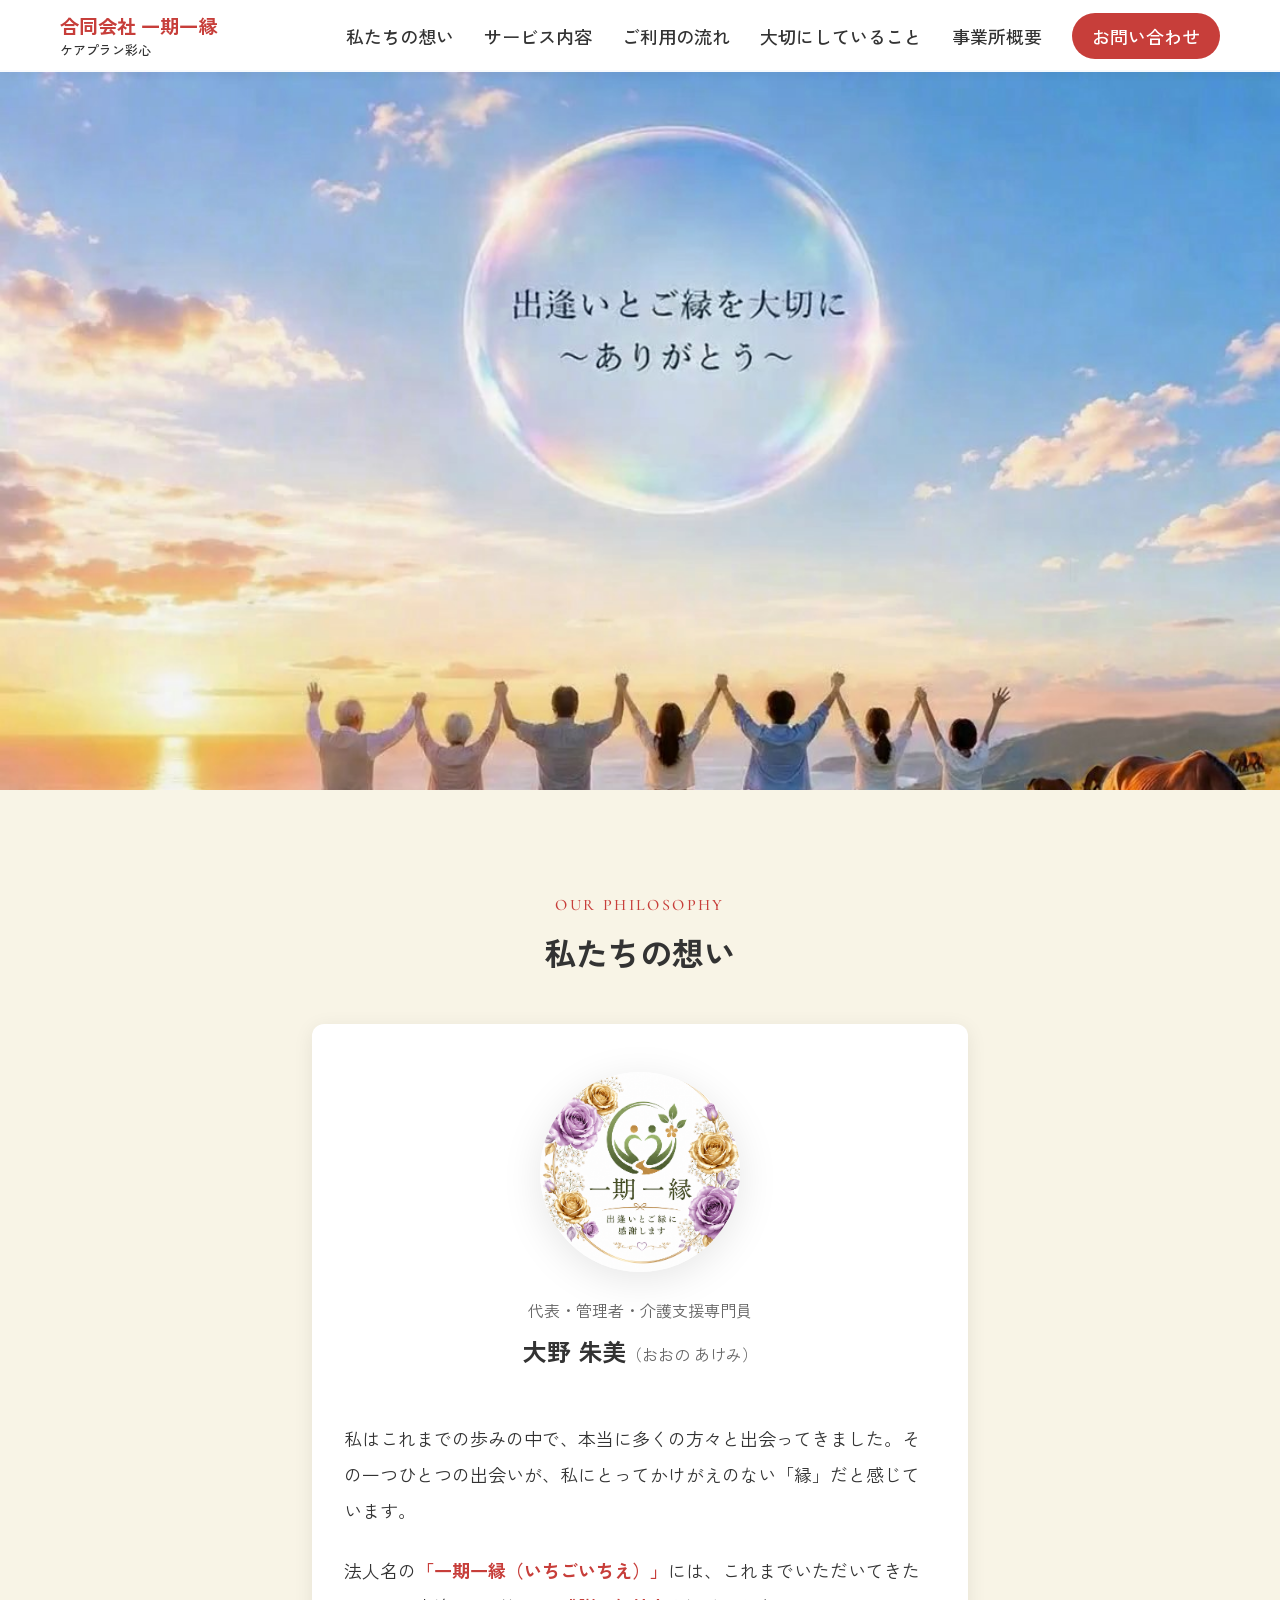
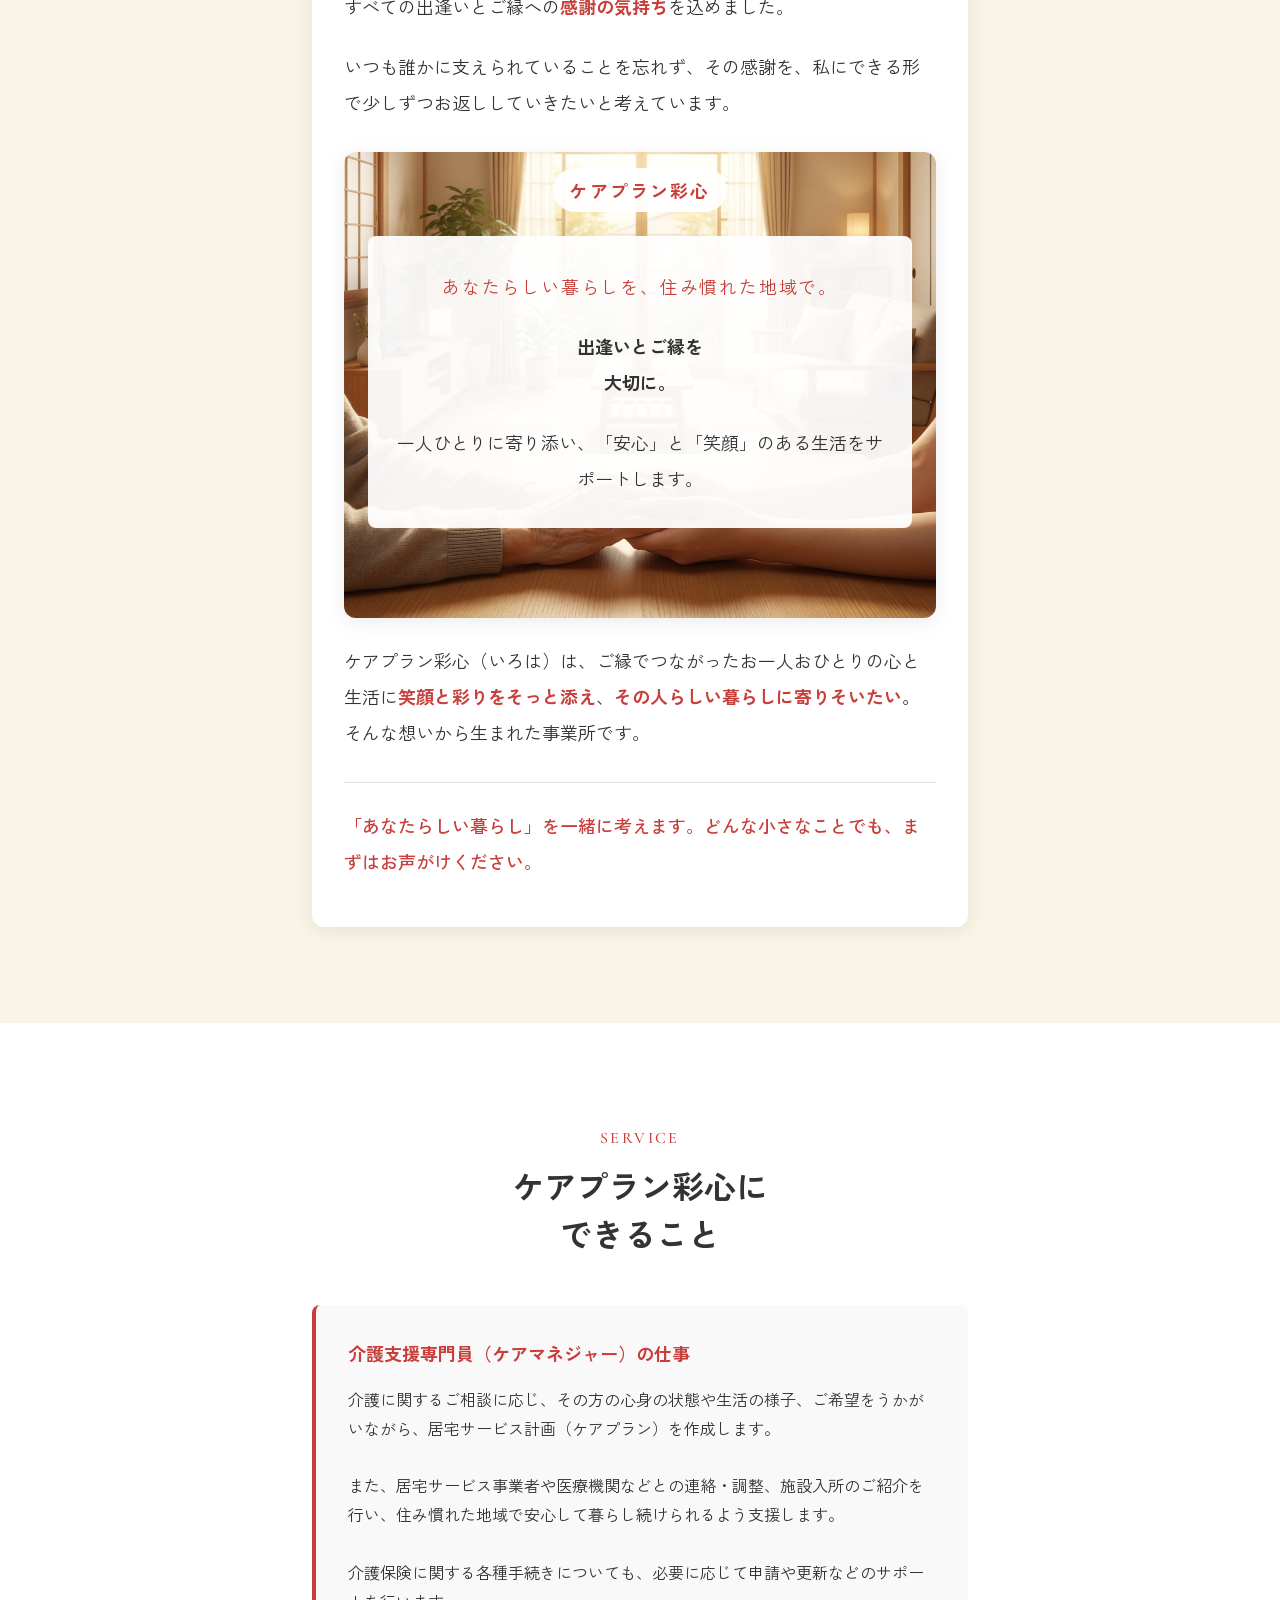
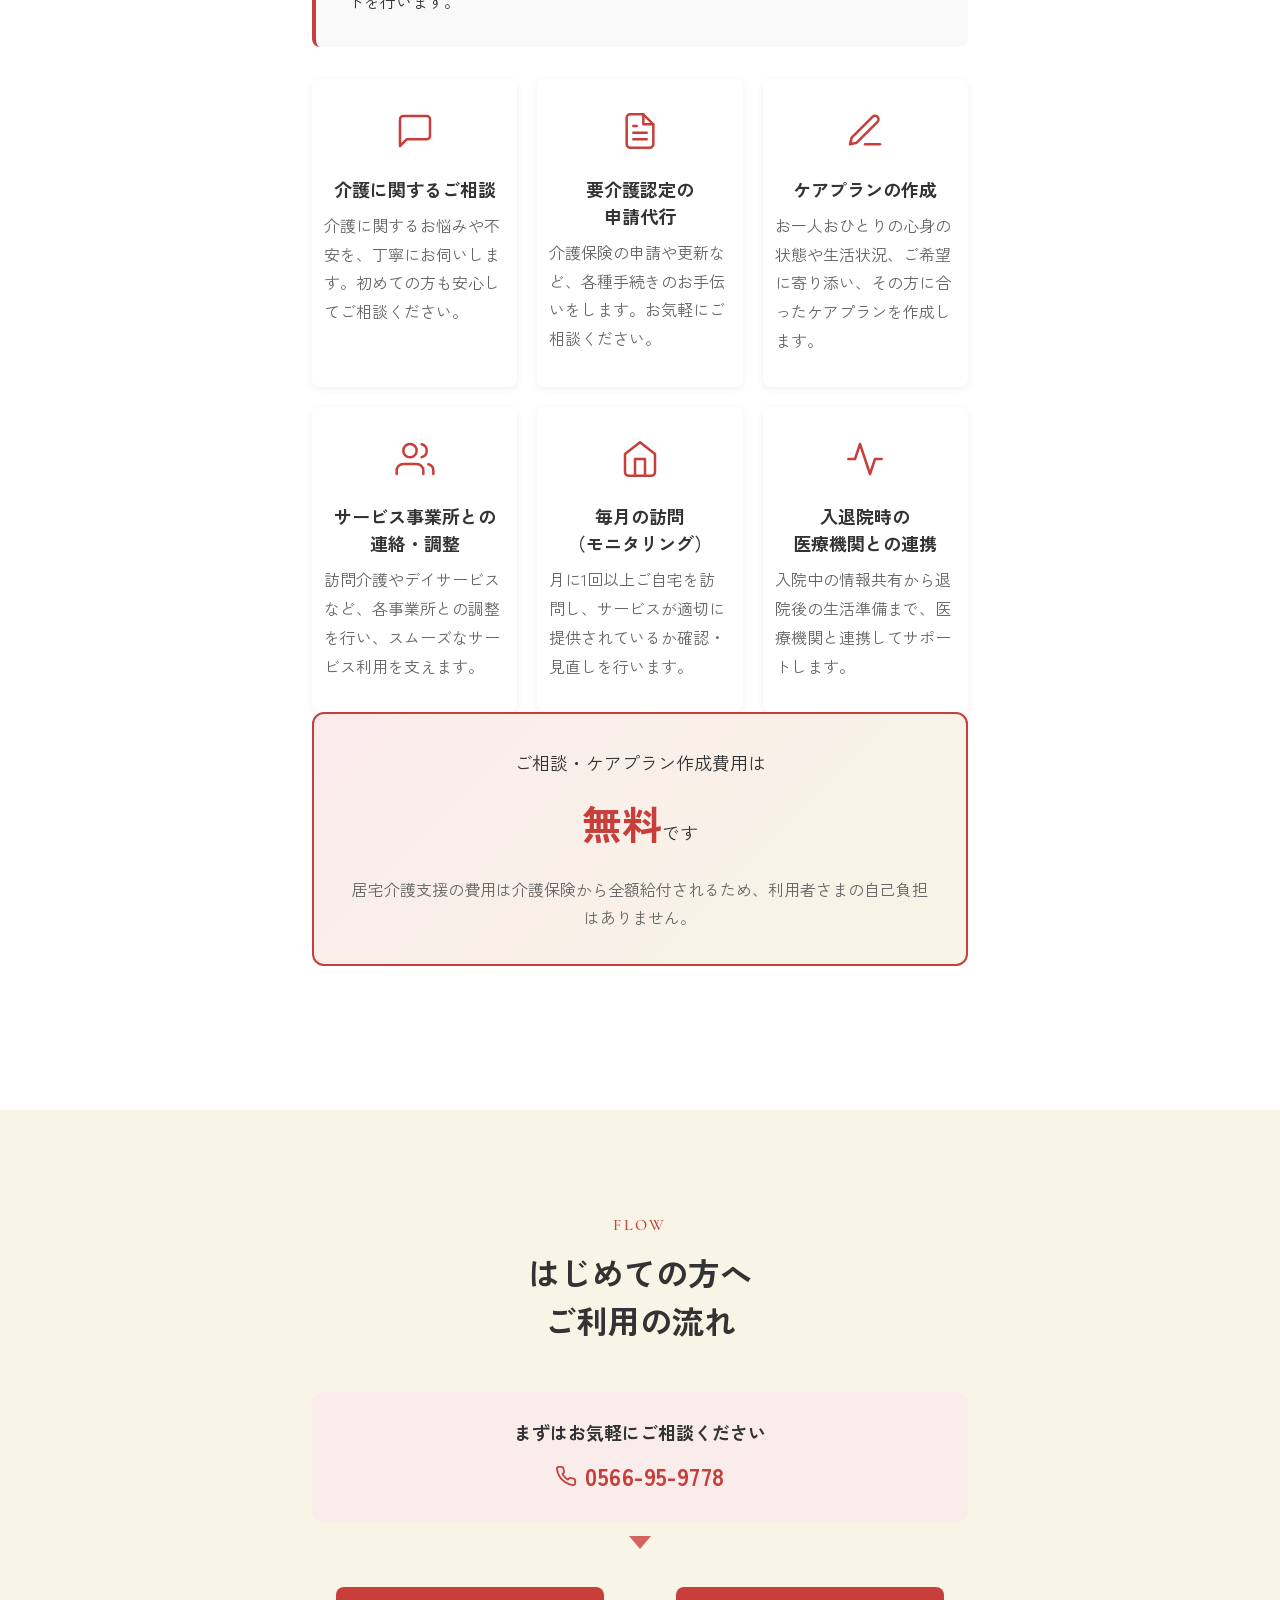
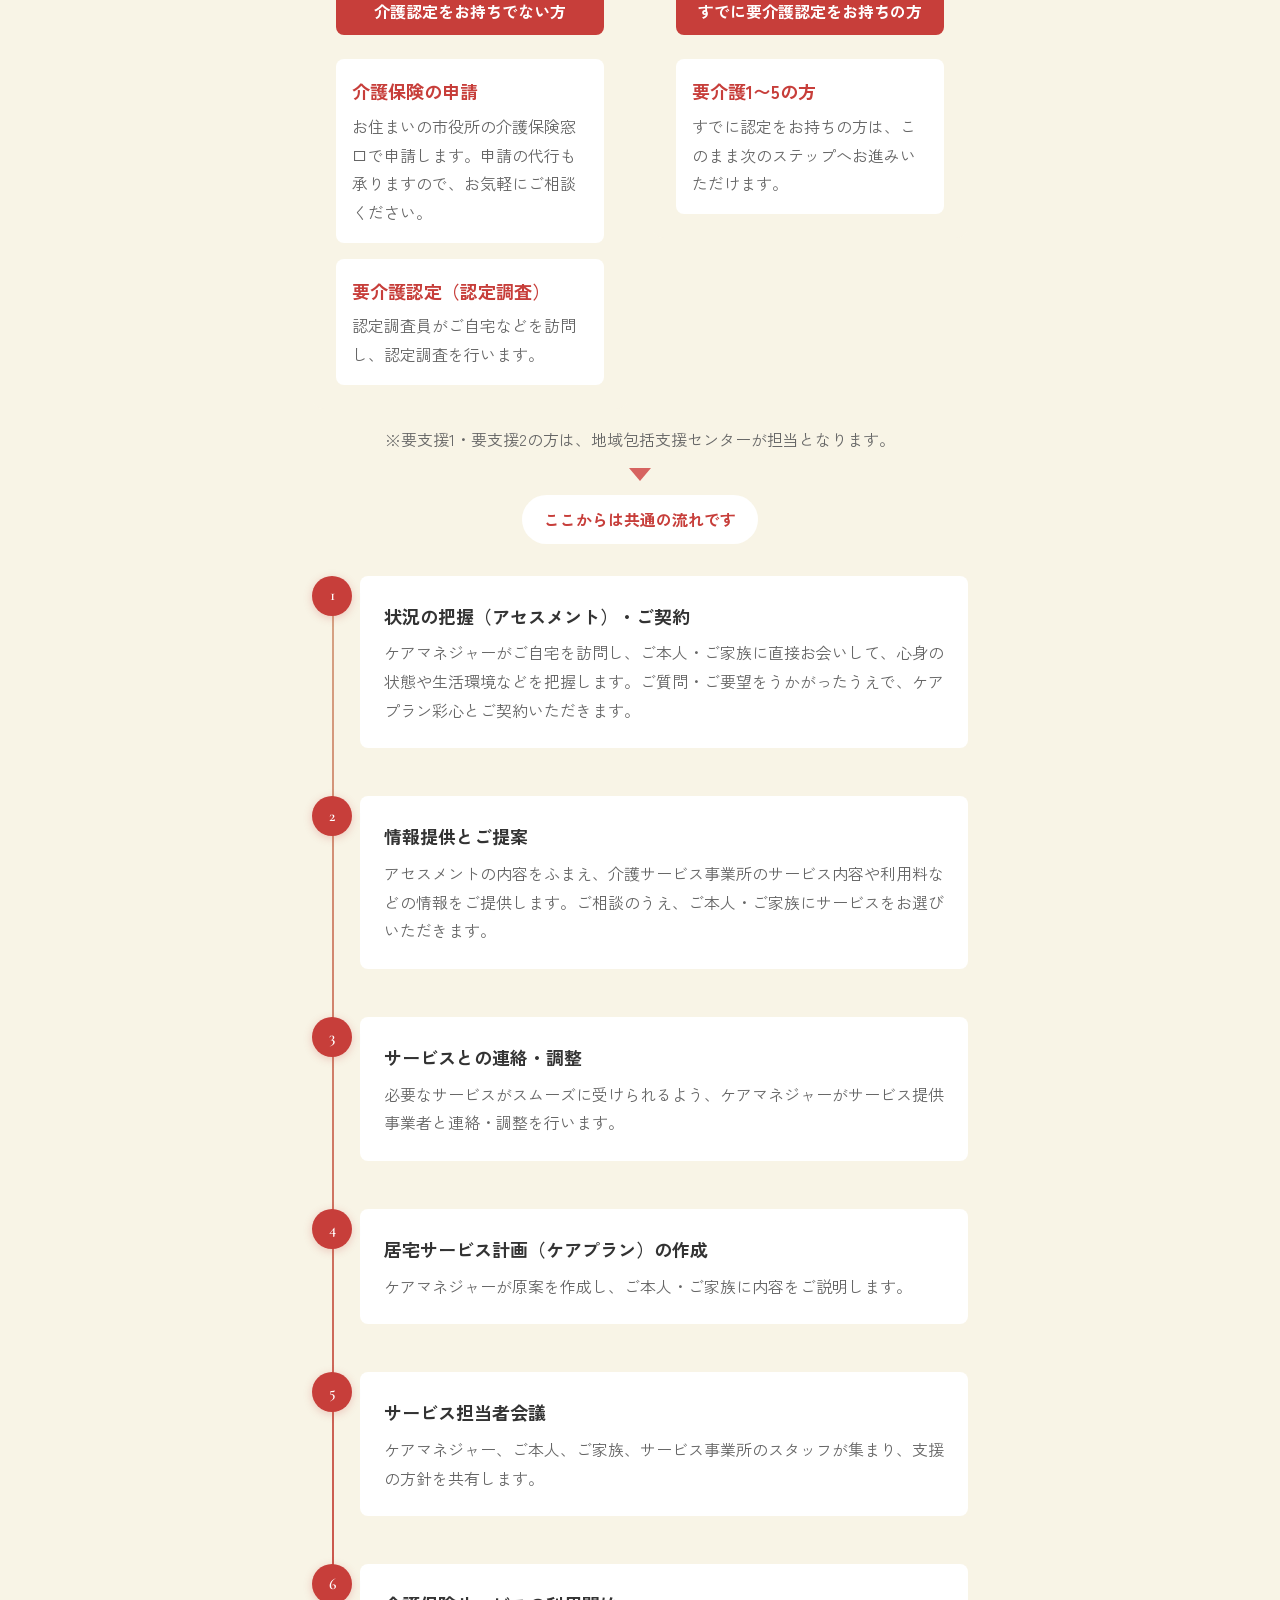
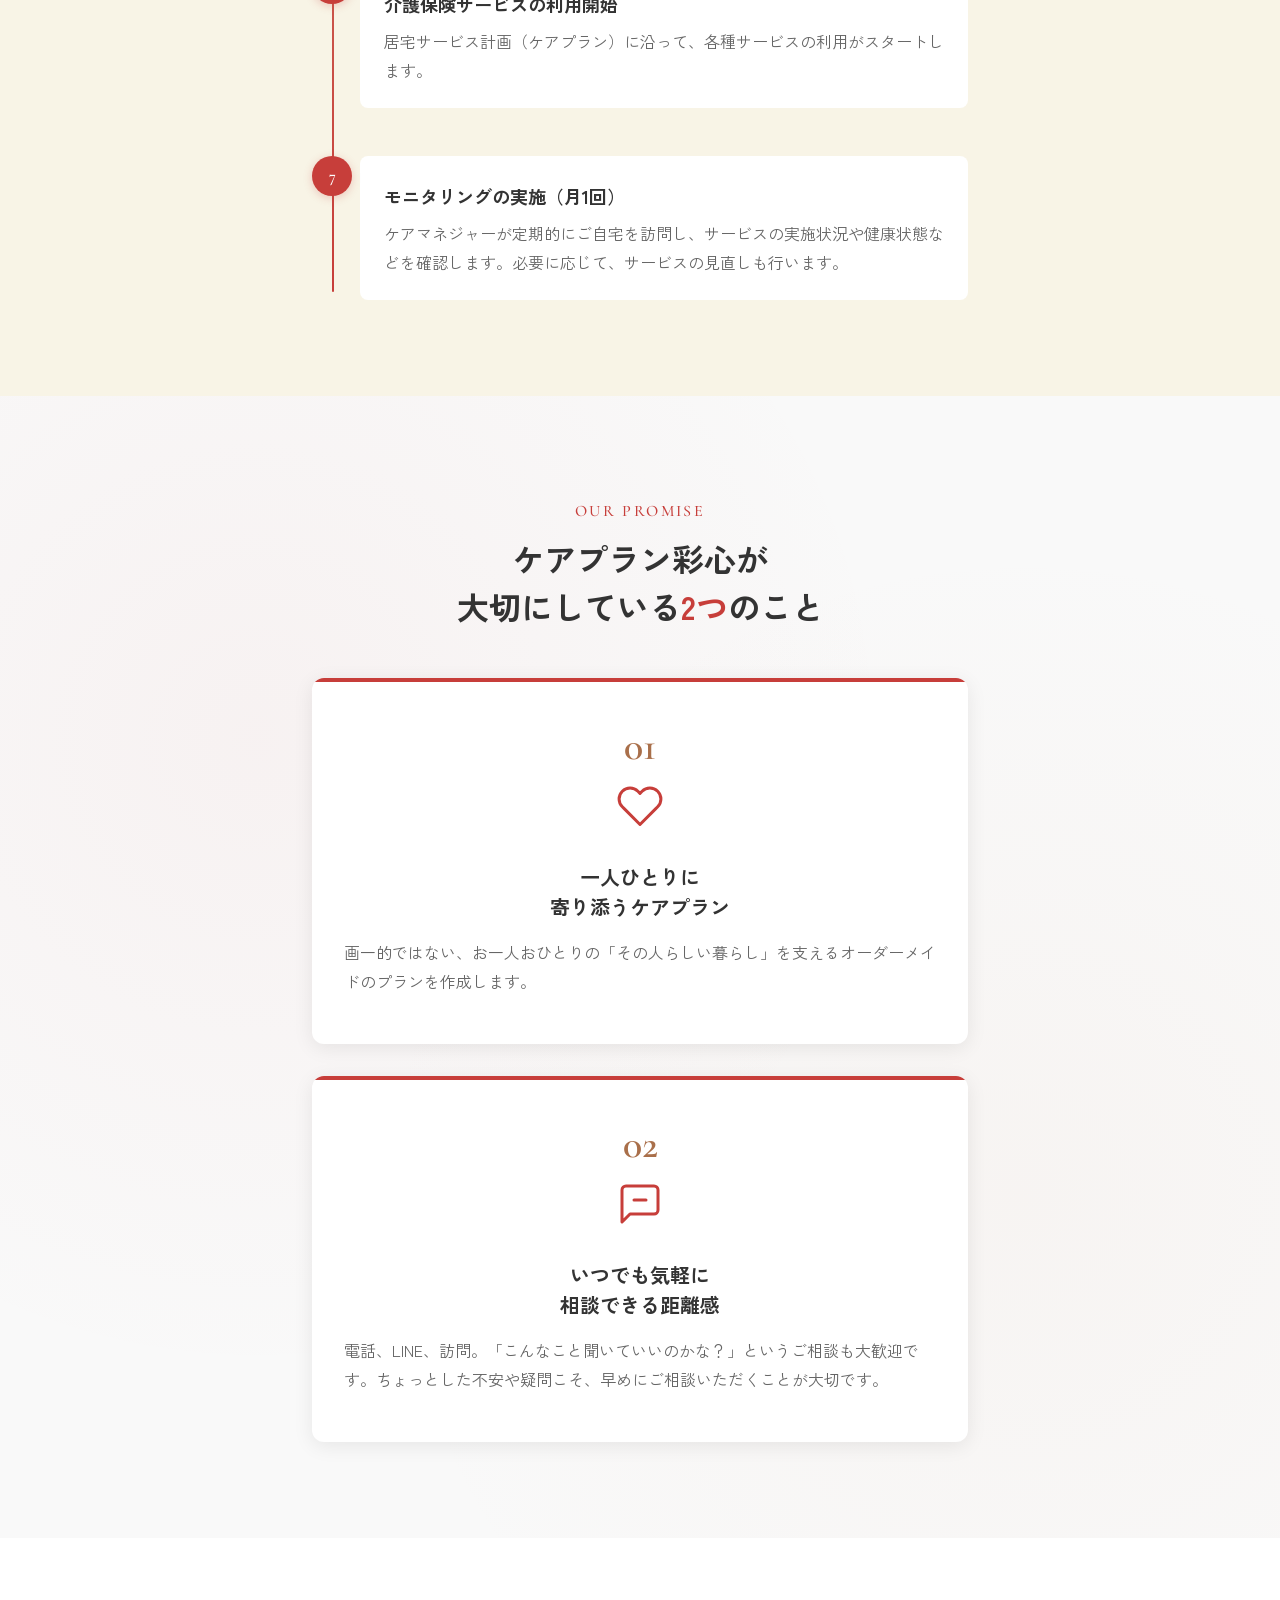
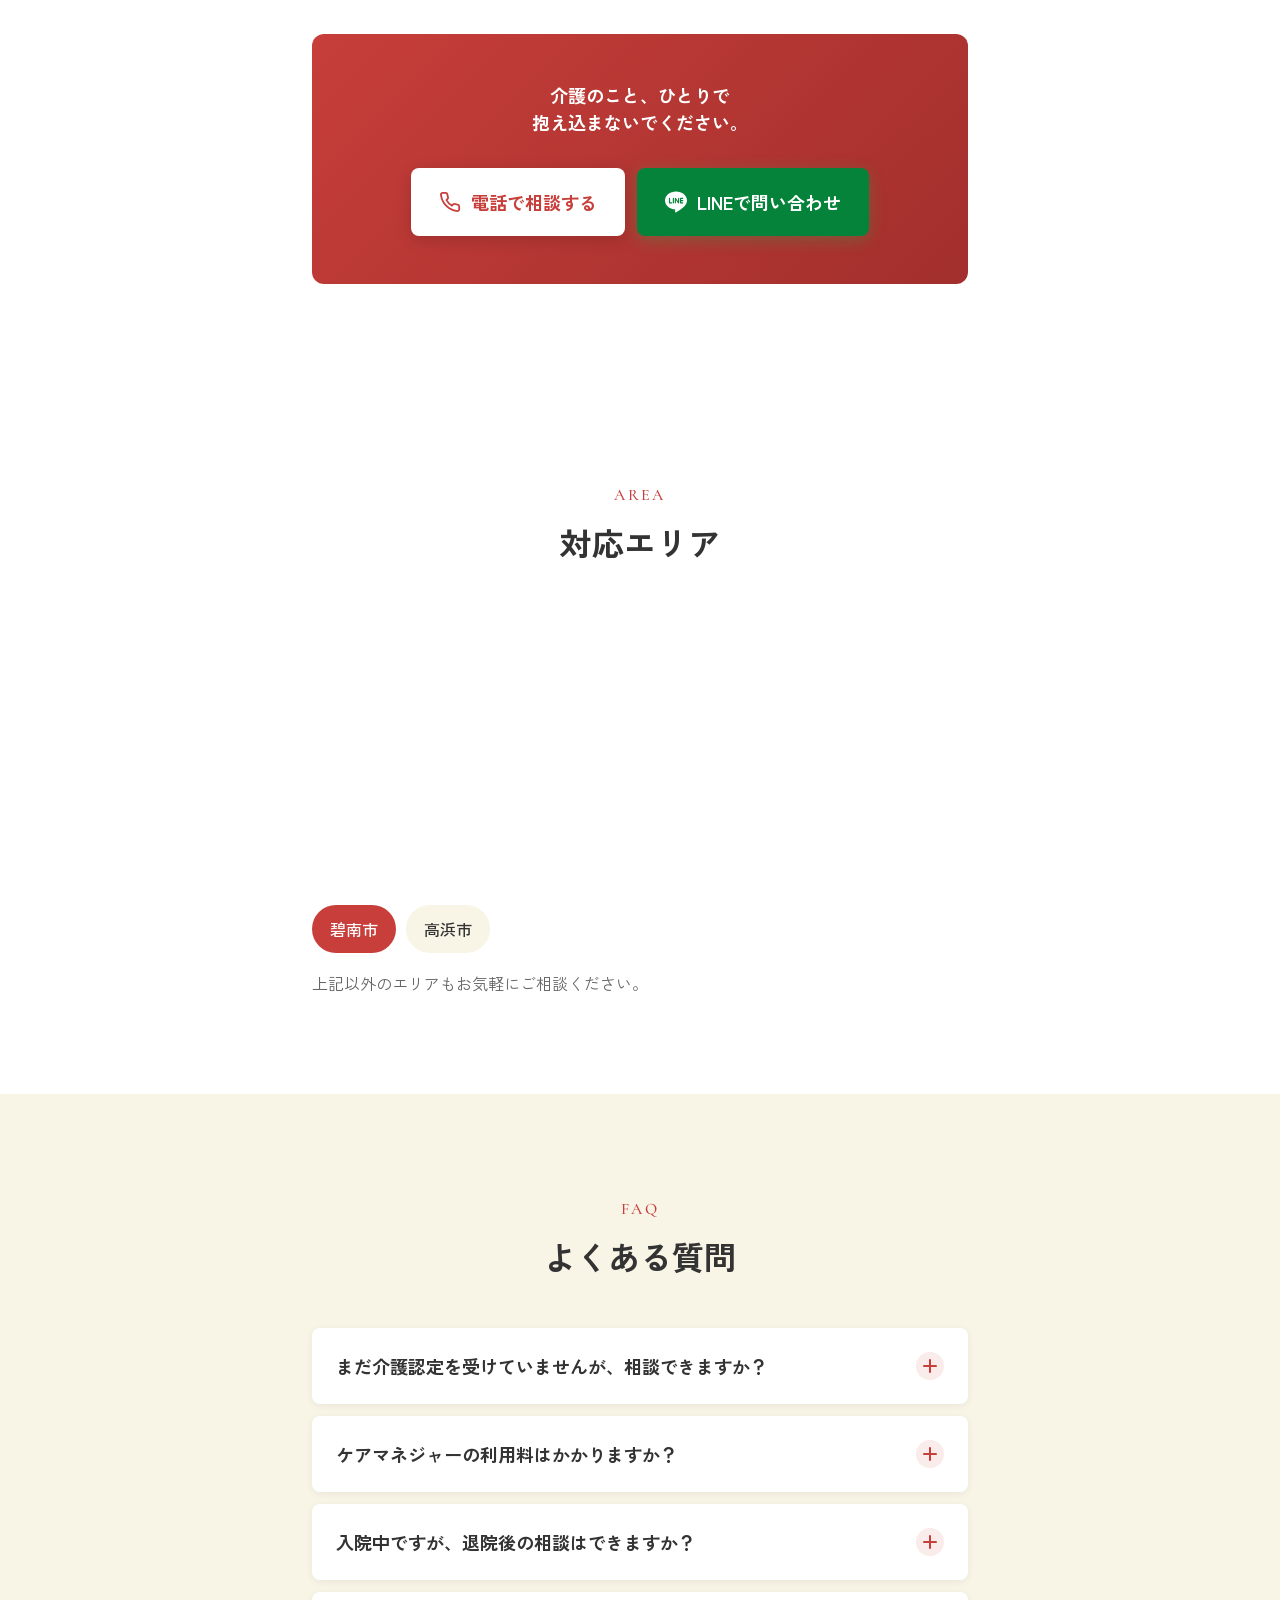
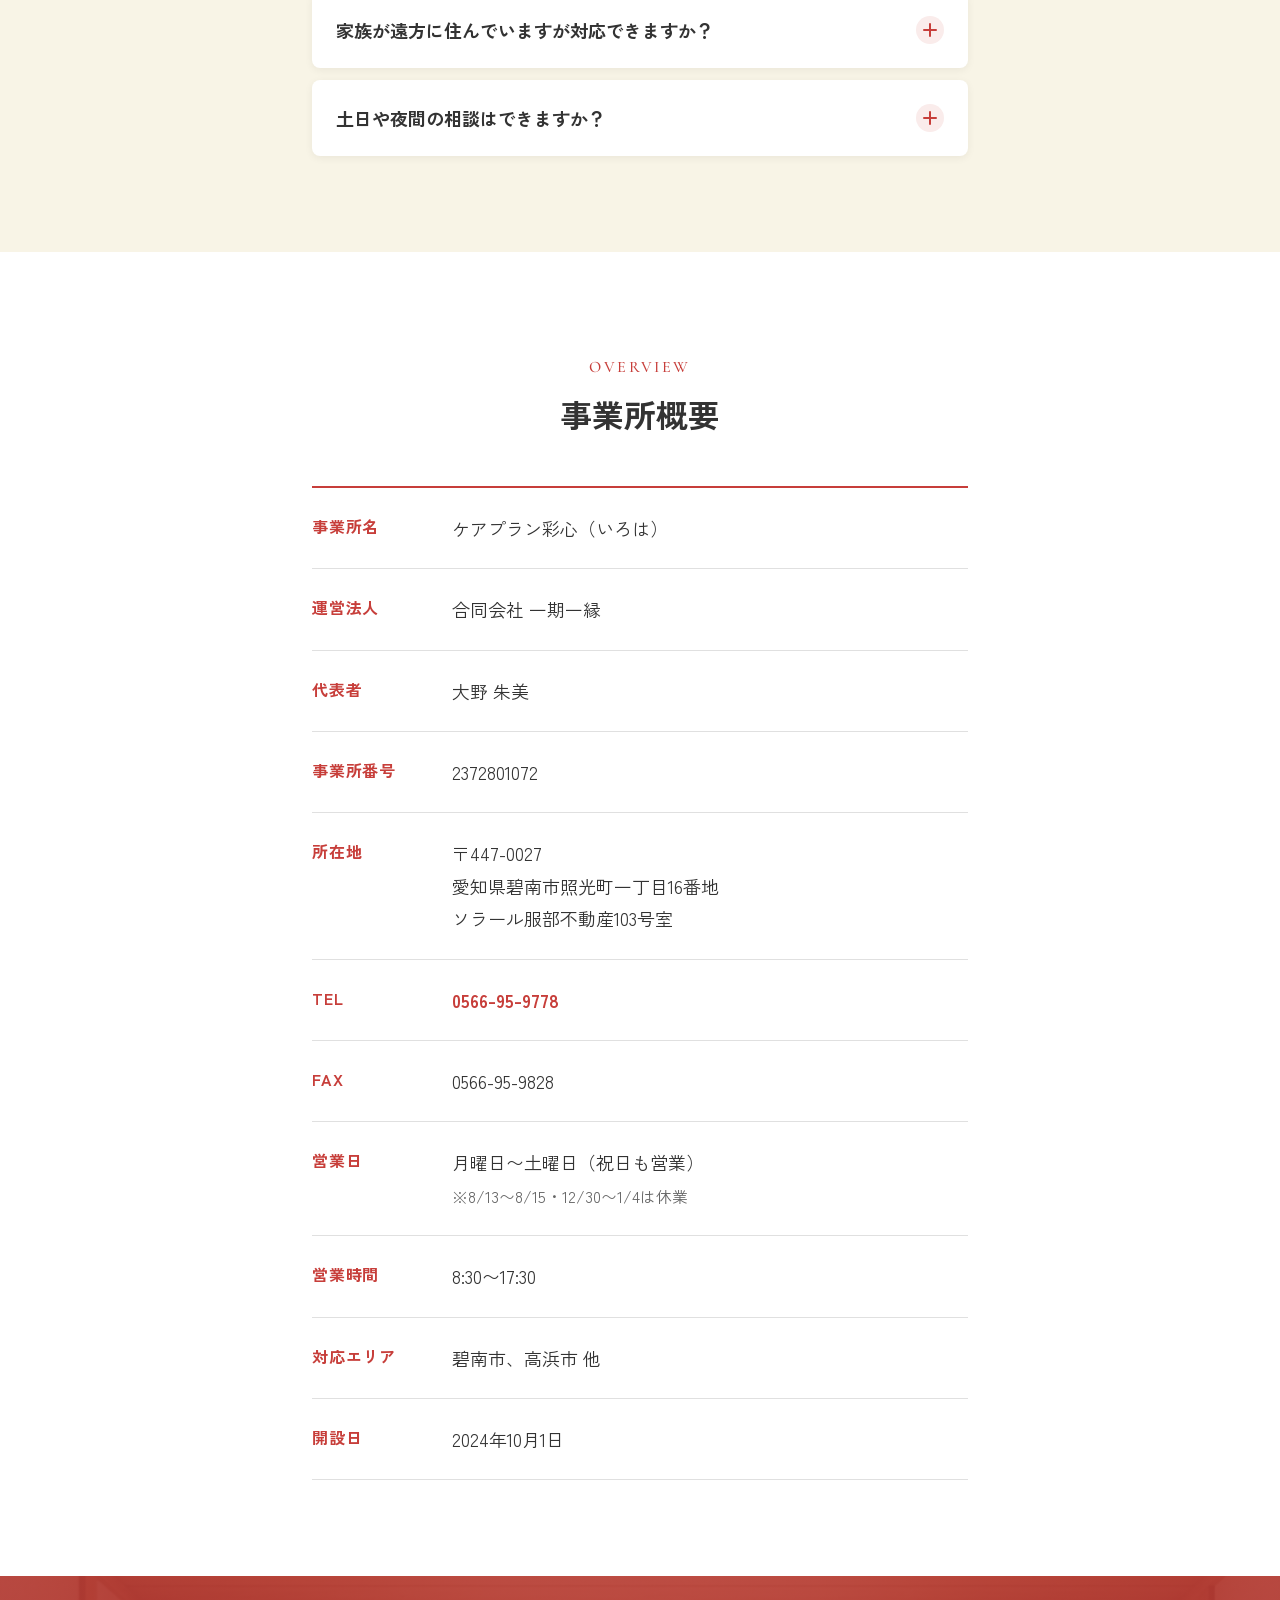
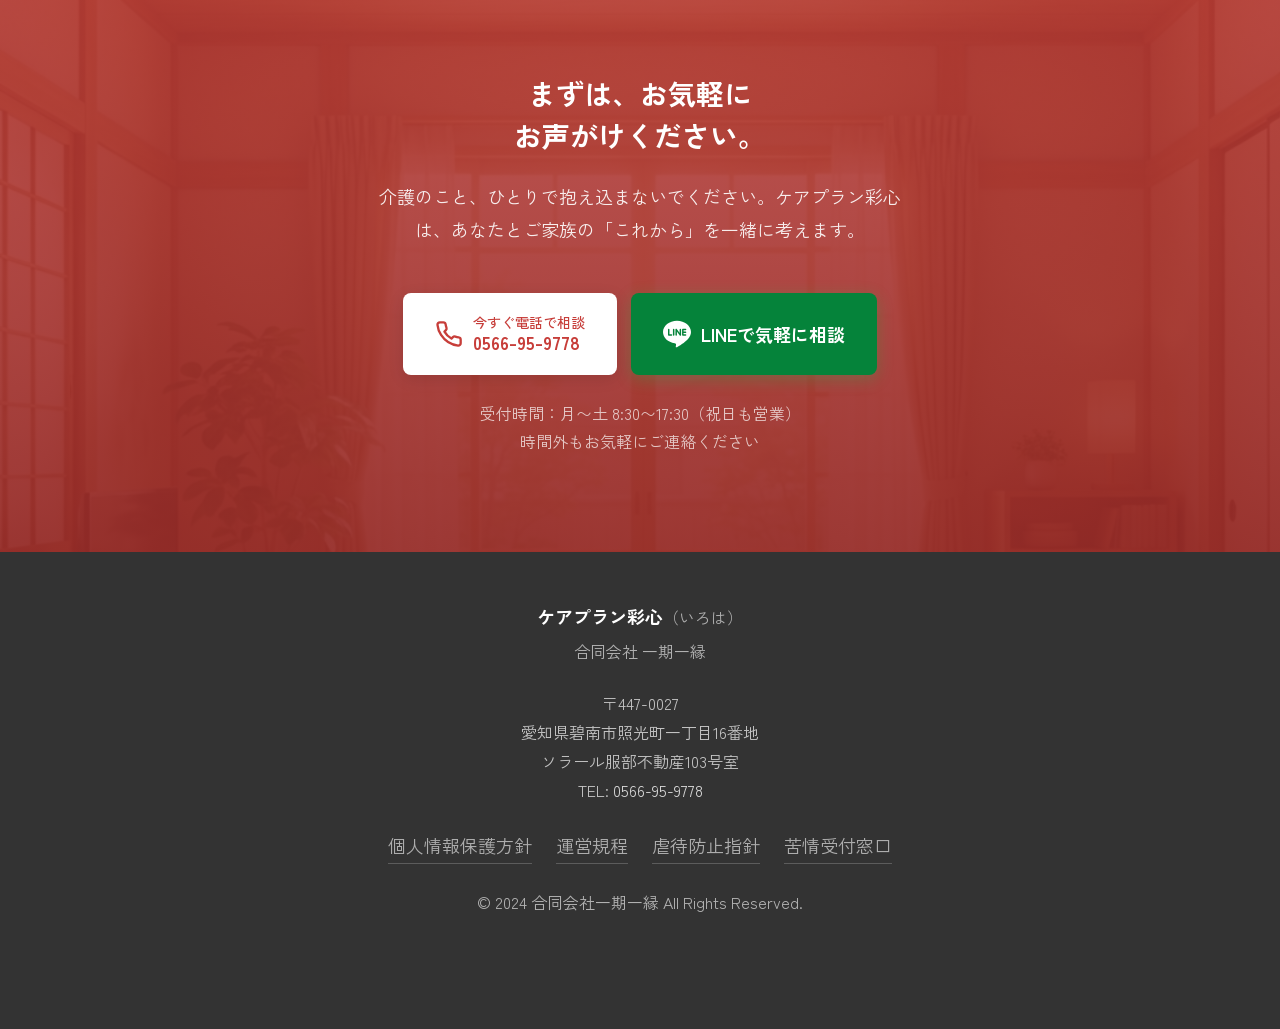
==== commit 523f4bd9: "金継ぎ 追補スタイル（読める床と文字段の統一・文言/構成/リンク先は不変） - kintsugi-repair.css を追加し、5ページの style.css の直後で読み込む - トップ 散らかり" ====
--- a/index.html
+++ b/index.html
@@ -14,6 +14,8 @@
   <link rel="preconnect" href="https://fonts.gstatic.com" crossorigin>
   <link href="https://fonts.googleapis.com/css2?family=Zen+Kaku+Gothic+New:wght@400;500;700&family=Cormorant+Garamond:wght@400;500;600&display=swap" rel="stylesheet">
   <link rel="stylesheet" href="style.css?v=20260723e">
+  <!-- 金継ぎ 追補スタイル（2026-09-13・読める床と文字段の統一。文言・構成は不変） -->
+  <link rel="stylesheet" href="kintsugi-repair.css?v=20260913">
 
   <!-- 構造化データ -->
   <script type="application/ld+json">
--- a/kintsugi-repair.css
+++ b/kintsugi-repair.css
@@ -0,0 +1,67 @@
+/* ══ 金継ぎ 追補スタイル（ケアプラン彩心 LP・2026-09-13・かい）══
+   使い方: このファイルを style.css の後に link で読み込むか、head の末尾に style 要素として貼る。
+   方針: 文言・構成・写真は変えない。色は既存色と「明度だけ動かした派生」だけ。節の地色（生成り/薄灰の拍）は残す。 */
+
+/* ── 1. 破れ: 低コントラスト（読める床まで） ── */
+/* 薄いグレーの補足文字 #999999（比2.85）→ 明度だけ落とした派生 #757575（比4.6） */
+.thought-name-title,
+.thought-name-main small,
+.area-note,
+.overview-row dd small { color: #666666; } /* 既存の --color-text-light（比5.7） */
+/* 「01/02」の飾り数字 #D6A485（比2.21）→ 同じ土色を深くした #A96F4A（比3.6・大文字床3.0） */
+.strength-num { color: #A96F4A; }
+/* 合流ラベル #C73E3A on #FAECEB（比4.37）→ 地を白に（紅×白＝比4.6・色は増やさない） */
+.flow-merge { background: #FFFFFF; }
+/* 「私たちの想い」の写真バナー: 半透明82%の白カードの上に紅文字（画素比3.1〜4.5）→ カードを94%にして床へ。
+   写真の上に直に置かれたラベル「ケアプラン彩心」は、ぼかしの白影では足りない（画素比3.1）→ 白の帯を敷く */
+.thought-banner-card { background: rgba(255, 255, 255, 0.94); }
+.thought-banner-label { display: inline-block; background: rgba(255, 255, 255, 0.94); padding: 4px 16px; border-radius: 999px; text-shadow: none; }
+/* 連絡セクション: 写真＋紅のオーバーレイの上の白文字。地色の宣言が無く計測が「白地×白文字」と誤読していたため、
+   オーバーレイと同じ紅を地色として宣言（画像が読めない環境の保険にもなる・見た目は不変） */
+.section-contact { background-color: #9A2C29; }
+/* フッター（#333333地）: 会社名 rgba白50%（比4.43）→ 55%へ／コピーライト 40%（比3.41）→ 55% */
+.footer-corp { color: rgba(255, 255, 255, 0.62); }
+.footer-copy { color: rgba(255, 255, 255, 0.62); }
+/* LINEボタン（3か所）: 白文字×#06C755（比2.26）。ブランド緑の色相を保ち明度だけ落とす #058A3C（比4.6） */
+.btn-line,
+a[href*="lin.ee"],
+.fixed-bar-line { background: #05833A; }
+.btn-line:hover,
+a[href*="lin.ee"]:hover,
+.fixed-bar-line:hover { background: #04702F; }
+
+/* ── 2. 乱れ: 文字サイズを役割ごとに揃える ── */
+/* h3系（h3/h4）: 16/18/20 → 18/20 */
+.service-card-title { font-size: 18px; }
+.flow-mini h4 { font-size: 18px; }
+/* 本文: 14/15.2/16/18/20/24/28/40 → 16/18/40 */
+.service-card-text { font-size: 16px; }
+.nav a { font-size: 18px; }
+.overview-row dd a { font-size: 18px; }
+.mid-cta-text { font-size: 18px; }
+.free-banner-price { font-size: 18px; }
+.footer-logo { font-size: 18px; }
+.footer-copy { font-size: 16px; }
+/* ボタン: 14/18/20/27.2 → 18/24（電話番号の大ボタンだけ24を残す） */
+.footer-nav a { font-size: 18px; }
+.btn-tel-text { font-size: 18px; }
+.btn-xl { font-size: 18px; }
+.flow-start-tel { font-size: 24px; }
+.fixed-footer-bar .fixed-bar-btn { font-size: 18px; }
+/* その他: 14/16/18/24/40 → 16/24/40 */
+.thought-name-title { font-size: 16px; }
+.timeline-number { font-size: 16px; }
+
+/* ── 2b. 読みやすさ: スマホでサービス3枚が1行9字の詰まりになる → 1列に（文言不変） ── */
+@media (max-width: 480px) {
+  .service-grid { grid-template-columns: 1fr; }
+}
+
+/* ── 3. 乱れ: 角丸を3種へ（2/6/8/12/999 → 8/12/999） ── */
+#menu-toggle span, .menu-toggle span { border-radius: 0; }
+.flow-branch-head { border-radius: 8px; }
+
+/* ── 4. 乱れ: z-index を 3段（1/10/100）へ ── */
+.header { z-index: 100; }
+.nav { z-index: 10; }
+.menu-toggle { z-index: 100; }
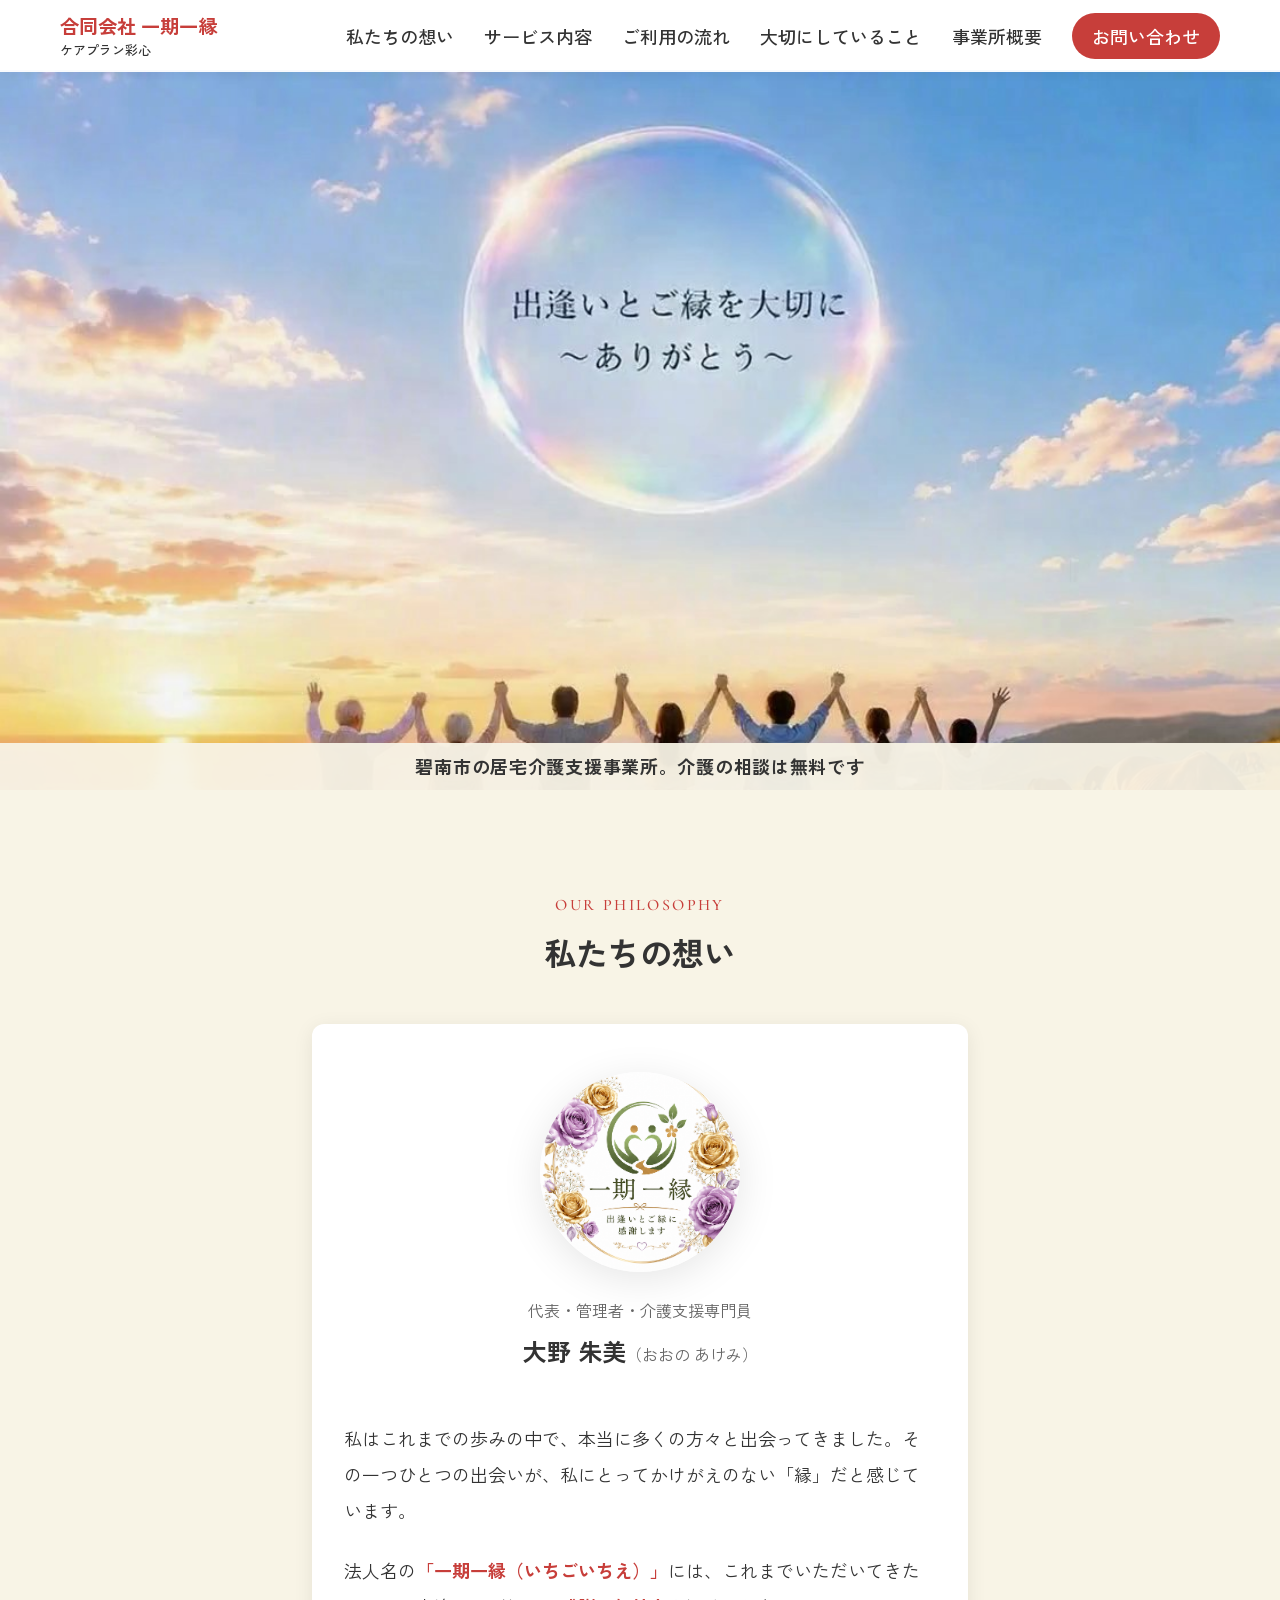
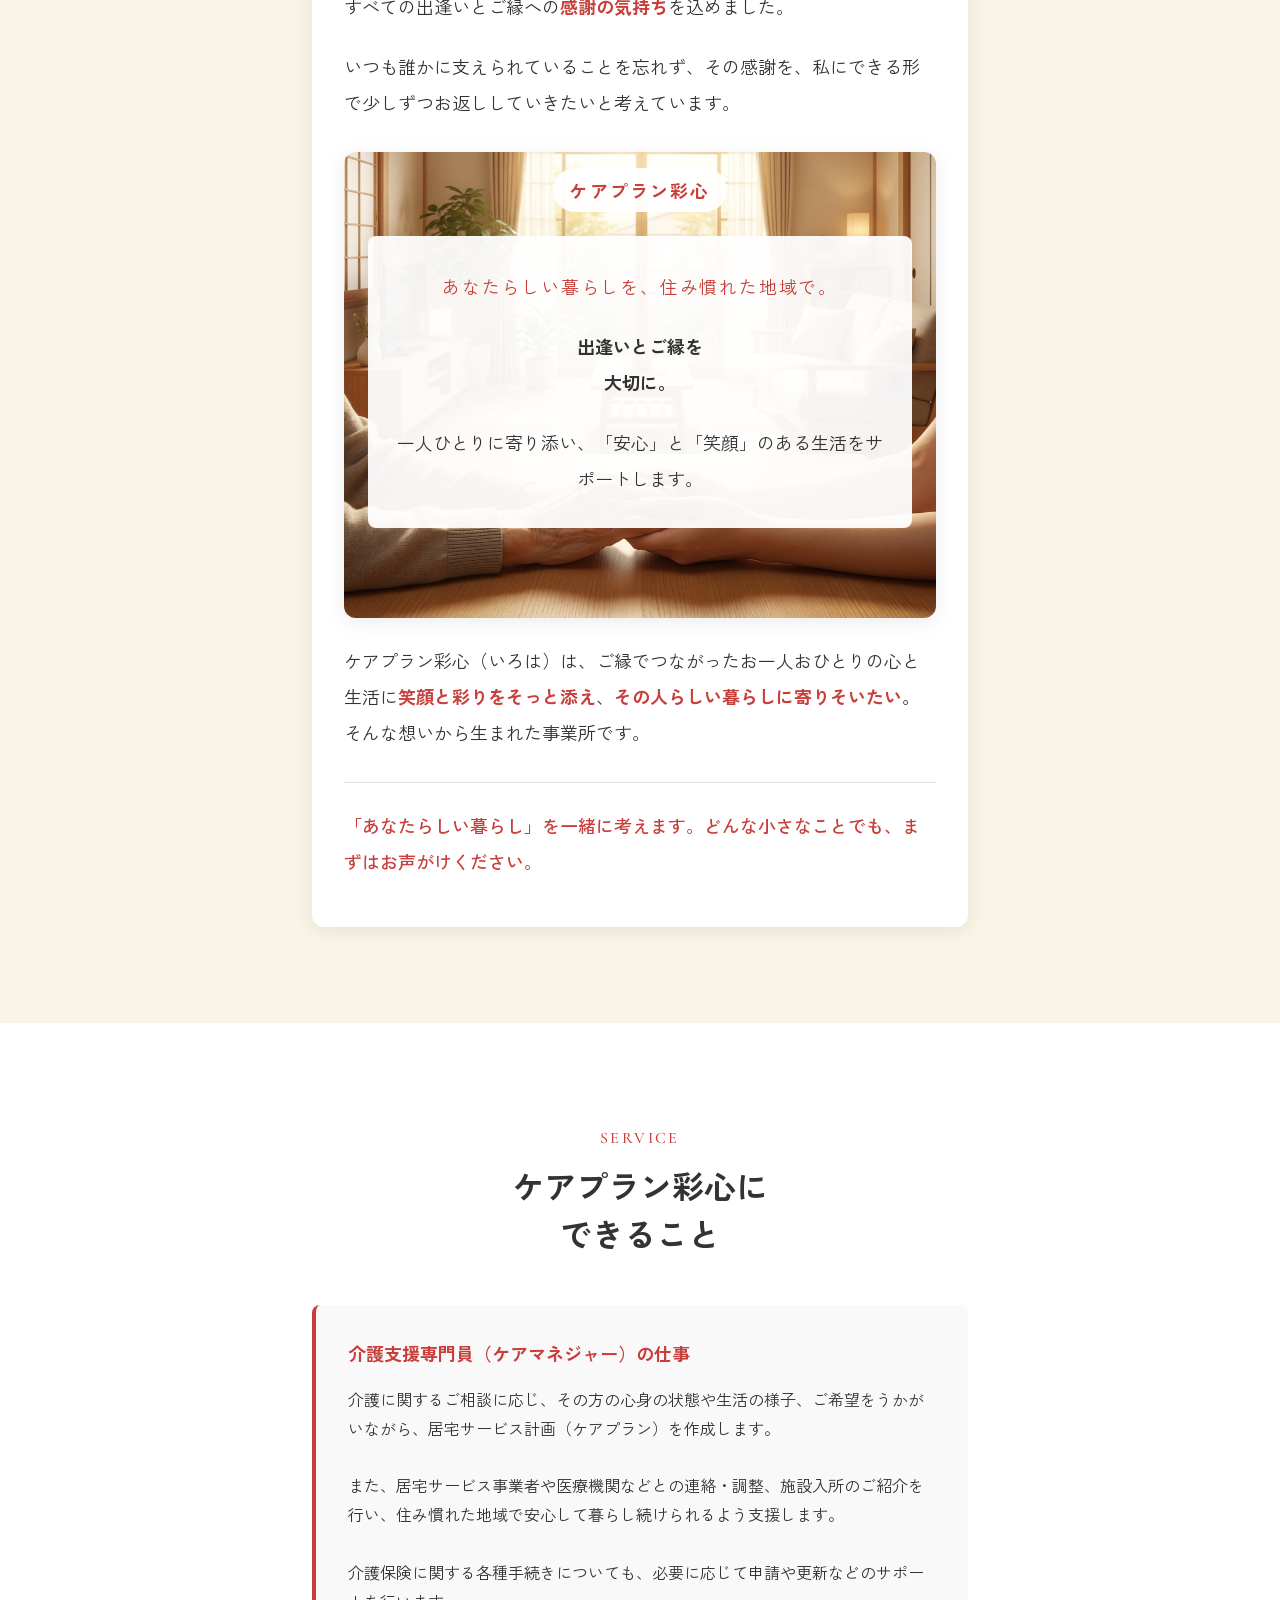
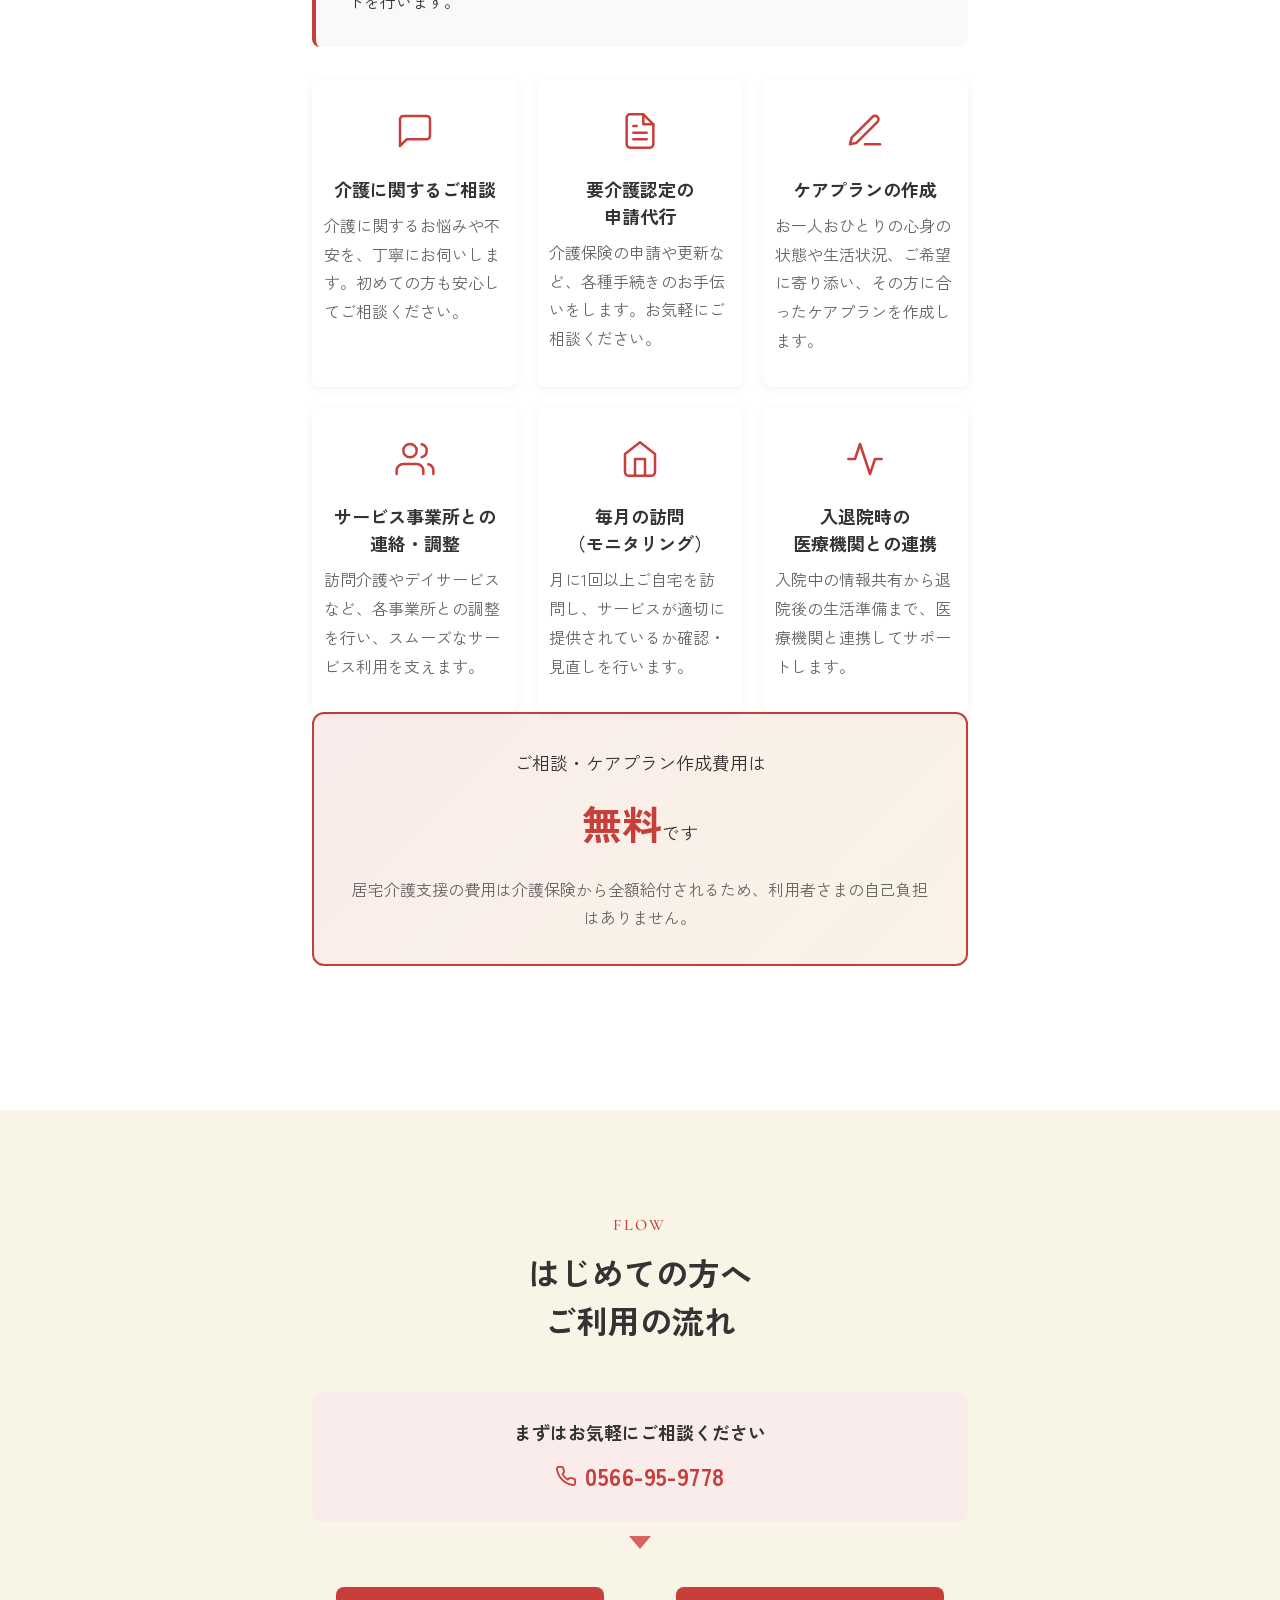
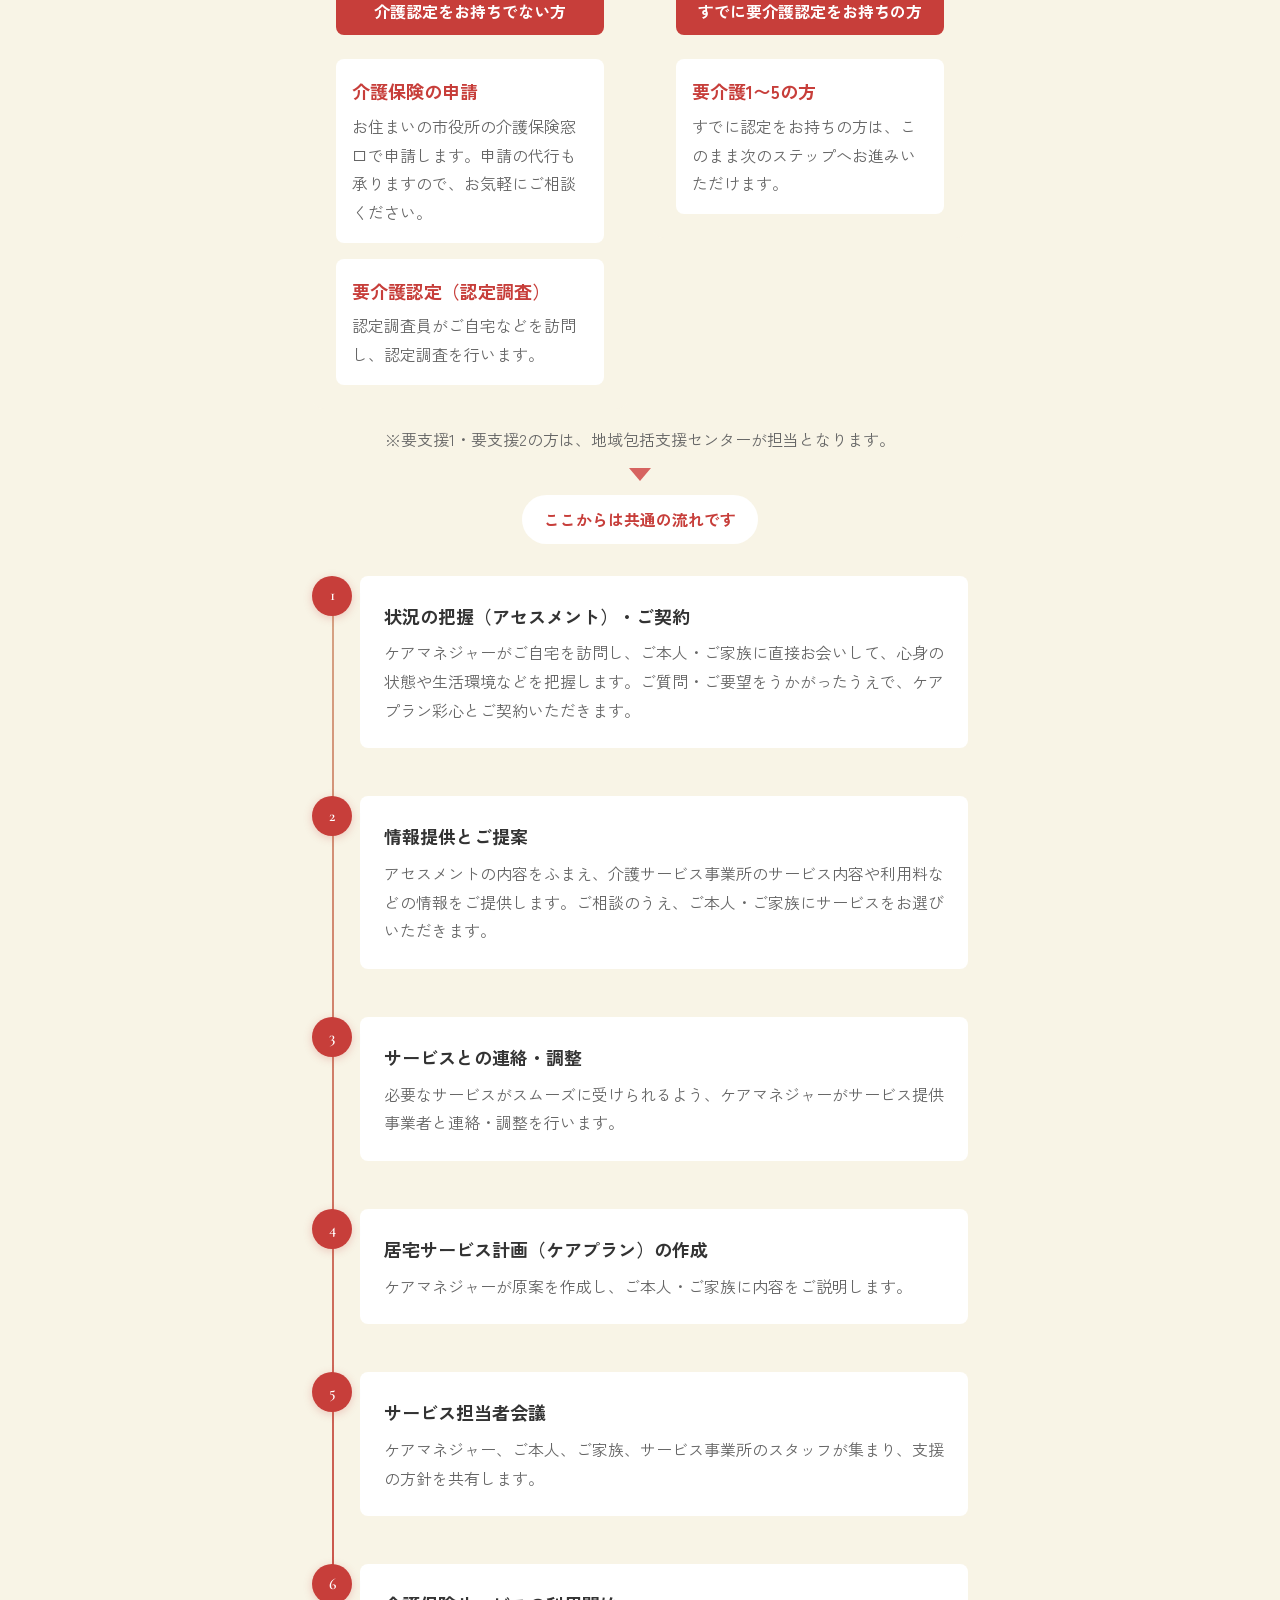
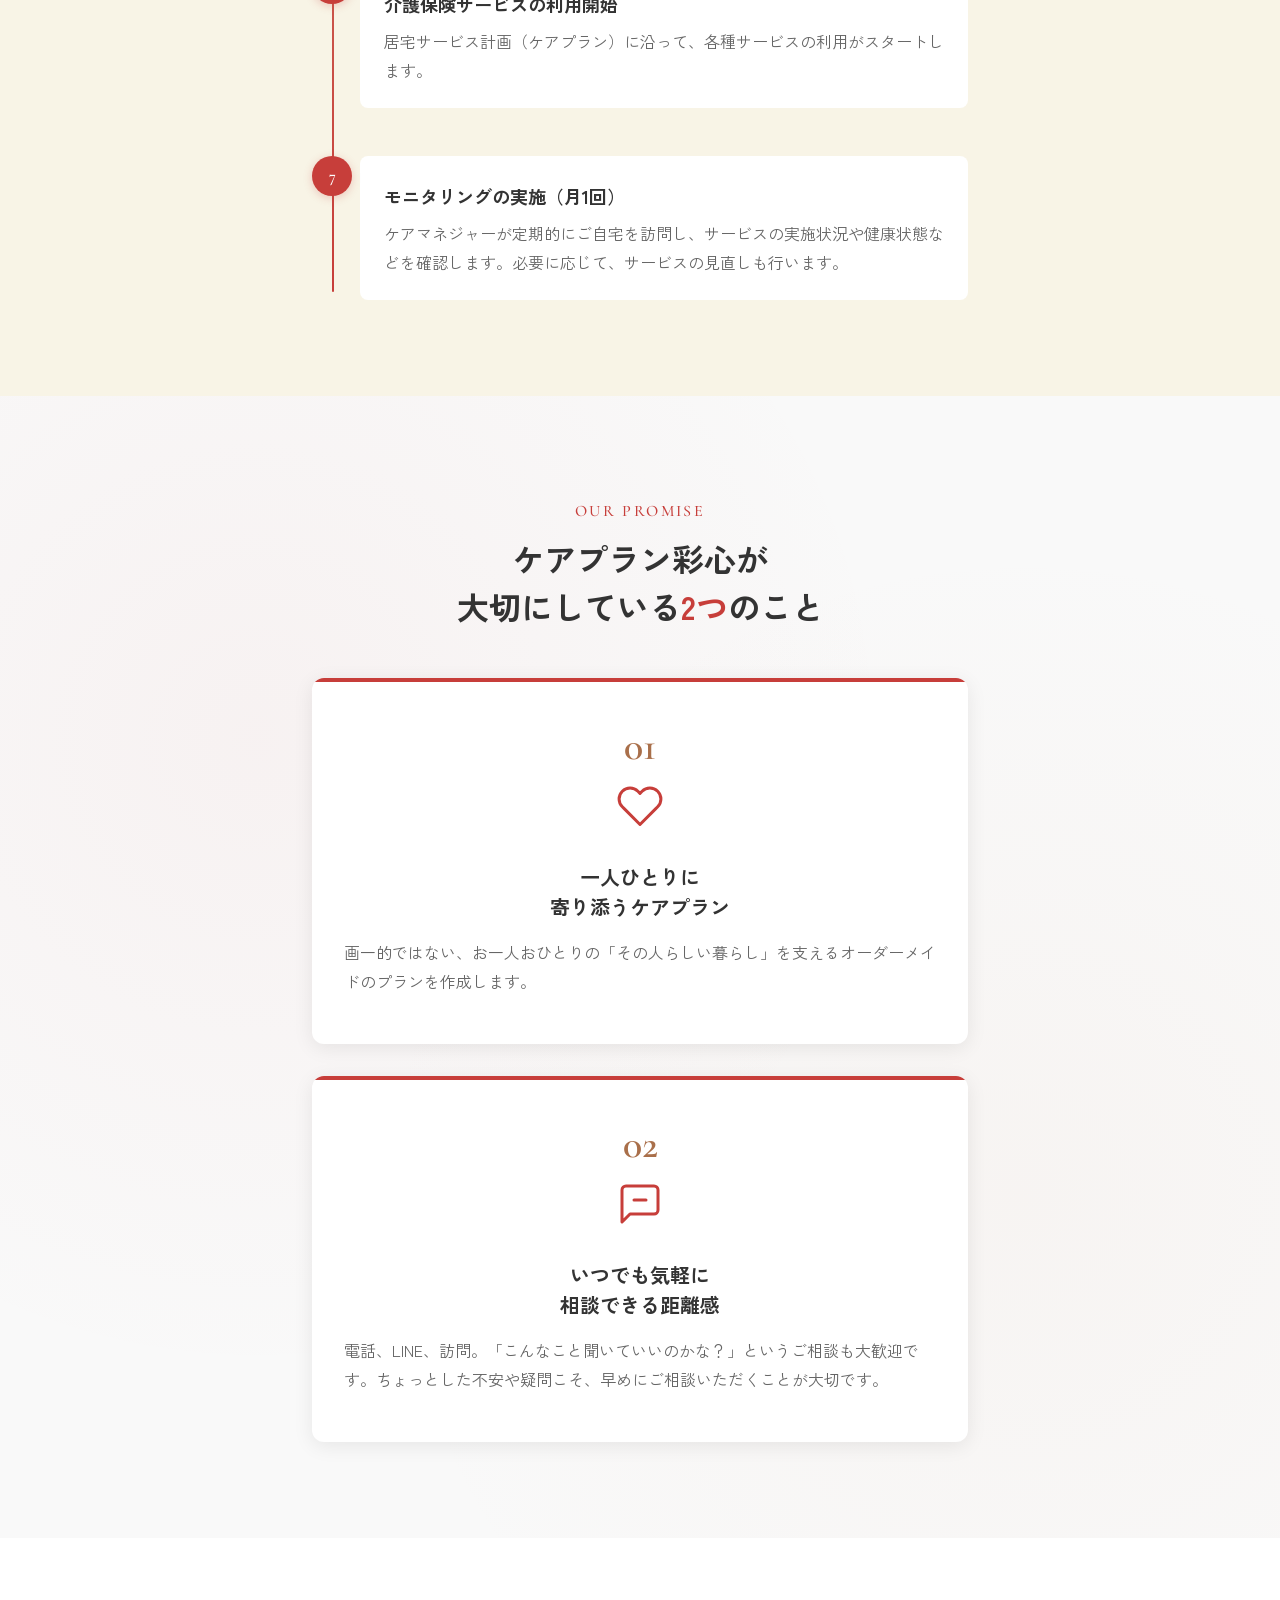
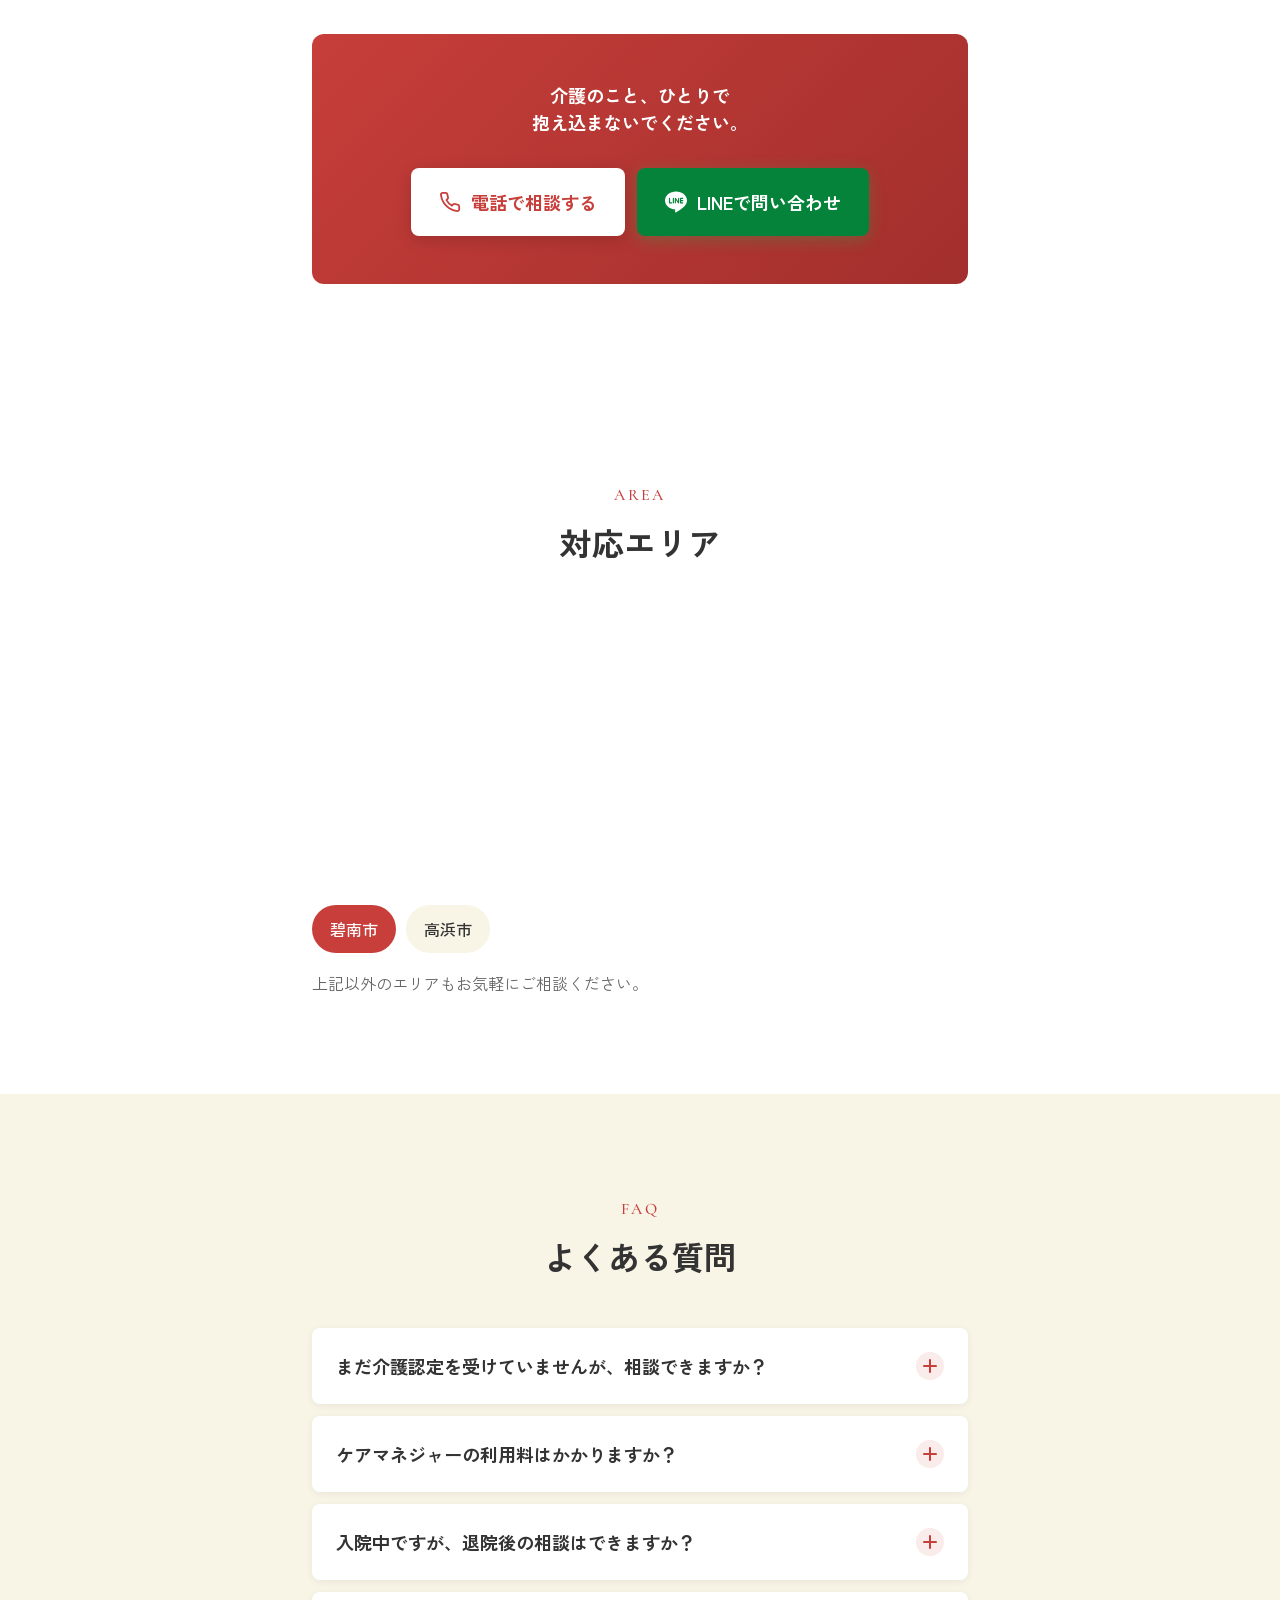
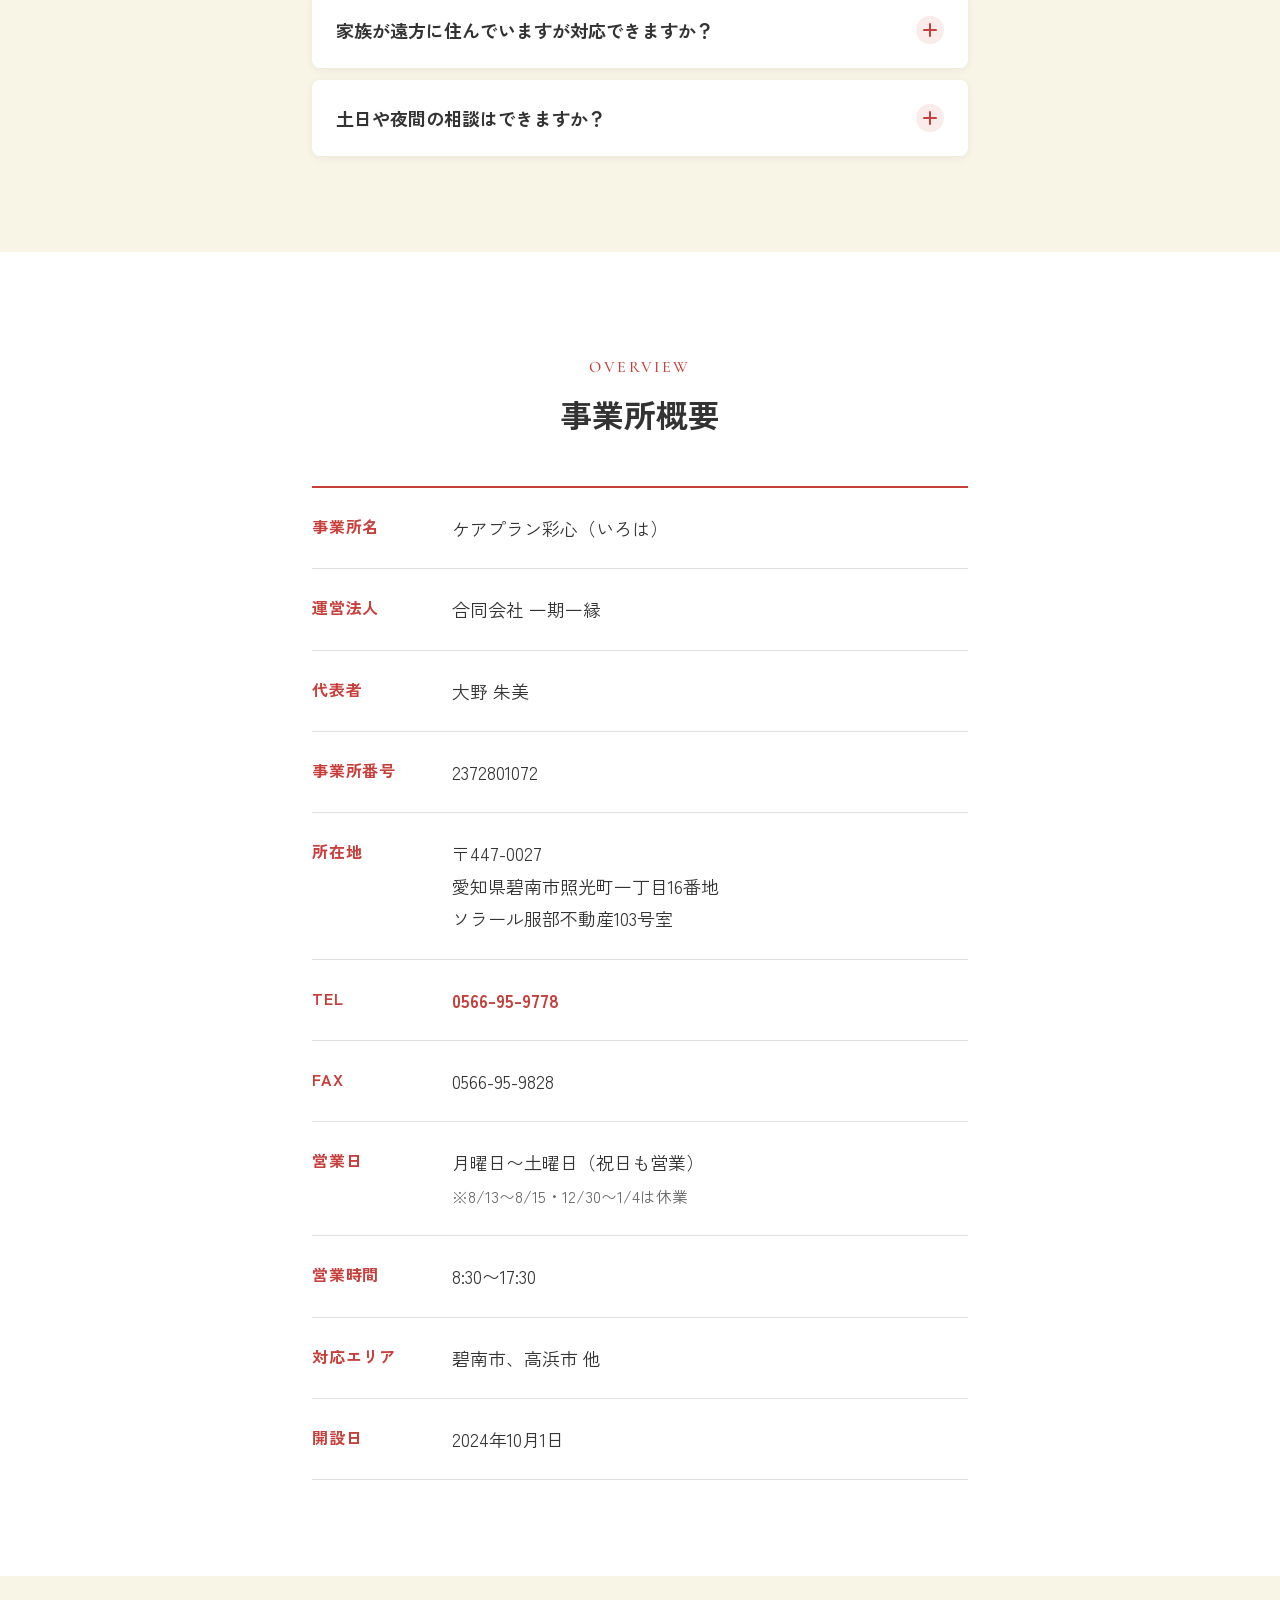
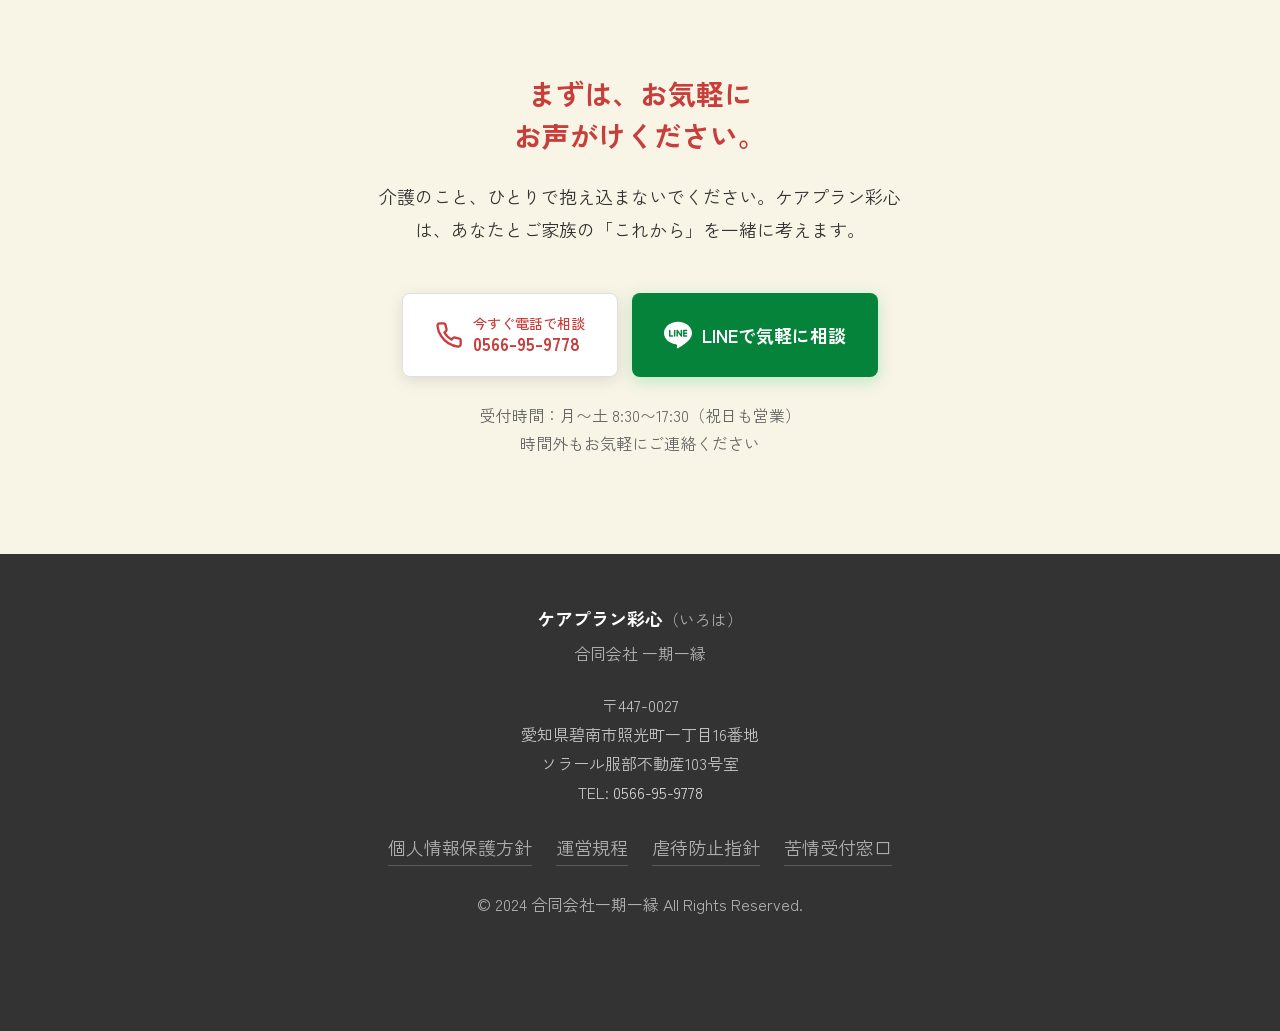
==== commit 27c78763: "金継ぎ 手順3〜4（ひろ承認分）: 演出外し・ヒーロー下端の一文・下層4ページのLINEリンク修正・連絡セクションを生成り地に - 演出(.fade-in-up)を無効化して最初から表示（クラス名は残" ====
--- a/index.html
+++ b/index.html
@@ -15,7 +15,7 @@
   <link href="https://fonts.googleapis.com/css2?family=Zen+Kaku+Gothic+New:wght@400;500;700&family=Cormorant+Garamond:wght@400;500;600&display=swap" rel="stylesheet">
   <link rel="stylesheet" href="style.css?v=20260723e">
   <!-- 金継ぎ 追補スタイル（2026-09-13・読める床と文字段の統一。文言・構成は不変） -->
-  <link rel="stylesheet" href="kintsugi-repair.css?v=20260913">
+  <link rel="stylesheet" href="kintsugi-repair.css?v=20260913-2">
 
   <!-- 構造化データ -->
   <script type="application/ld+json">
@@ -76,6 +76,7 @@
           <p>一人ひとりに寄り添い、「安心」と「笑顔」のある生活をサポートします。</p>
         </div>
       </div>
+      <p class="hero-tagline">碧南市の居宅介護支援事業所。介護の相談は無料です</p>
     </section>
 
     <!-- ========== 2. 私たちの想い ========== -->
--- a/kintsugi-repair.css
+++ b/kintsugi-repair.css
@@ -65,3 +65,25 @@
 .header { z-index: 100; }
 .nav { z-index: 10; }
 .menu-toggle { z-index: 100; }
+
+/* ══ 2026-09-13 追加（ひろ承認: 演出外し・B・D。Cは見送り）══ */
+/* ── 5. AIの定番の型: スクロールでふわっと出す演出（49か所）を外し、最初から表示する（クラス名は残す） ── */
+.fade-in-up { opacity: 1 !important; transform: none !important; transition: none !important; animation: none !important; }
+
+/* ── B. 最初の画面に「誰向け・何が手に入る」の一文（ヒーロー下端の帯・文字18px） ── */
+.hero { flex-wrap: wrap; }
+.hero-tagline {
+  position: absolute; left: 0; right: 0; bottom: 0; z-index: 2;
+  margin: 0; padding: 10px 16px;
+  text-align: center; font-size: 18px; font-weight: 700; line-height: 1.5; letter-spacing: 0.04em;
+  color: #333333; background: rgba(248, 244, 230, 0.94); /* 節の地色（生成り）と同じ */
+}
+@media (max-width: 480px) { .hero-tagline { font-size: 16px; padding: 8px 12px; } }
+
+/* ── D. 連絡セクション: 全面の紅をやめ、地を生成りに。紅は見出しと電話番号の差し色だけに ── */
+.section-contact { background-color: #F8F4E6; }
+.contact-bg, .contact-overlay { display: none; }
+.contact-title { color: #C73E3A; }
+.contact-text { color: #333333; }
+.contact-hours { color: #666666; }
+.section-contact .btn-white { border: 1px solid #E0E0E0; }
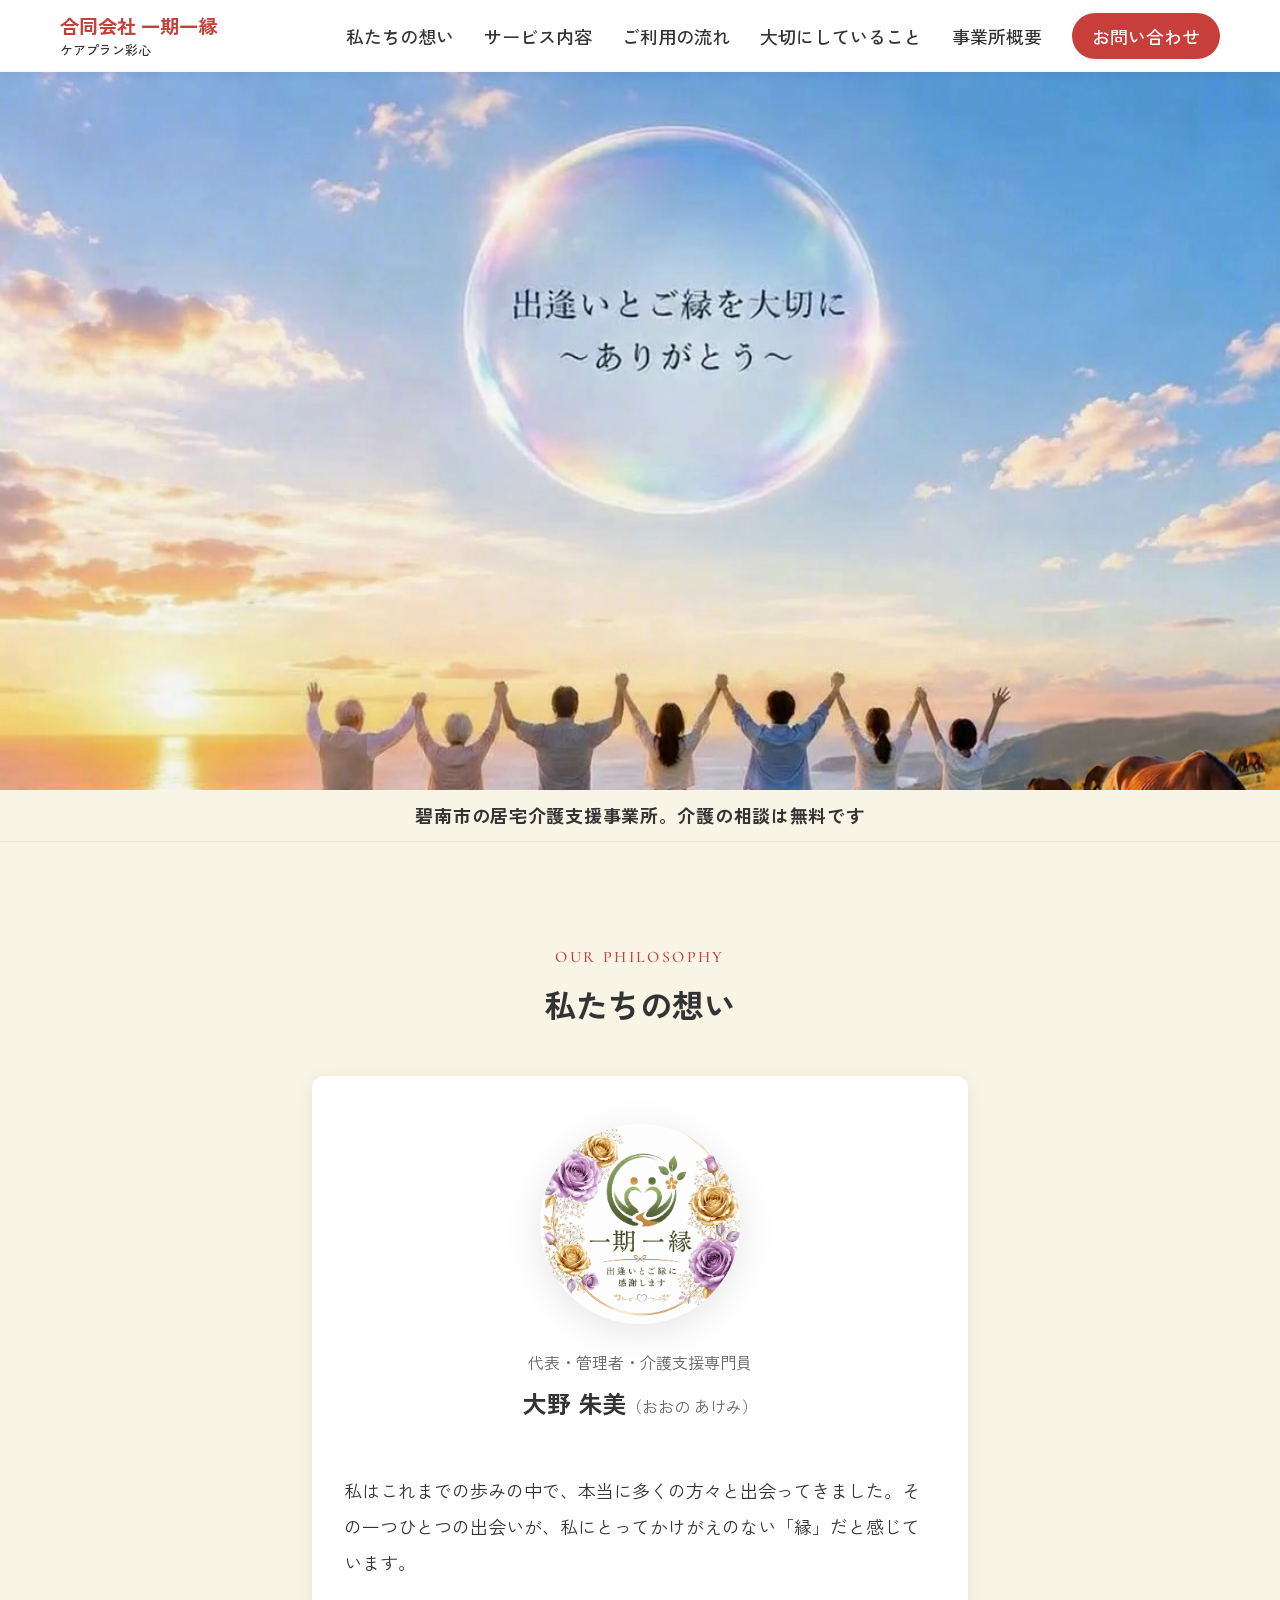
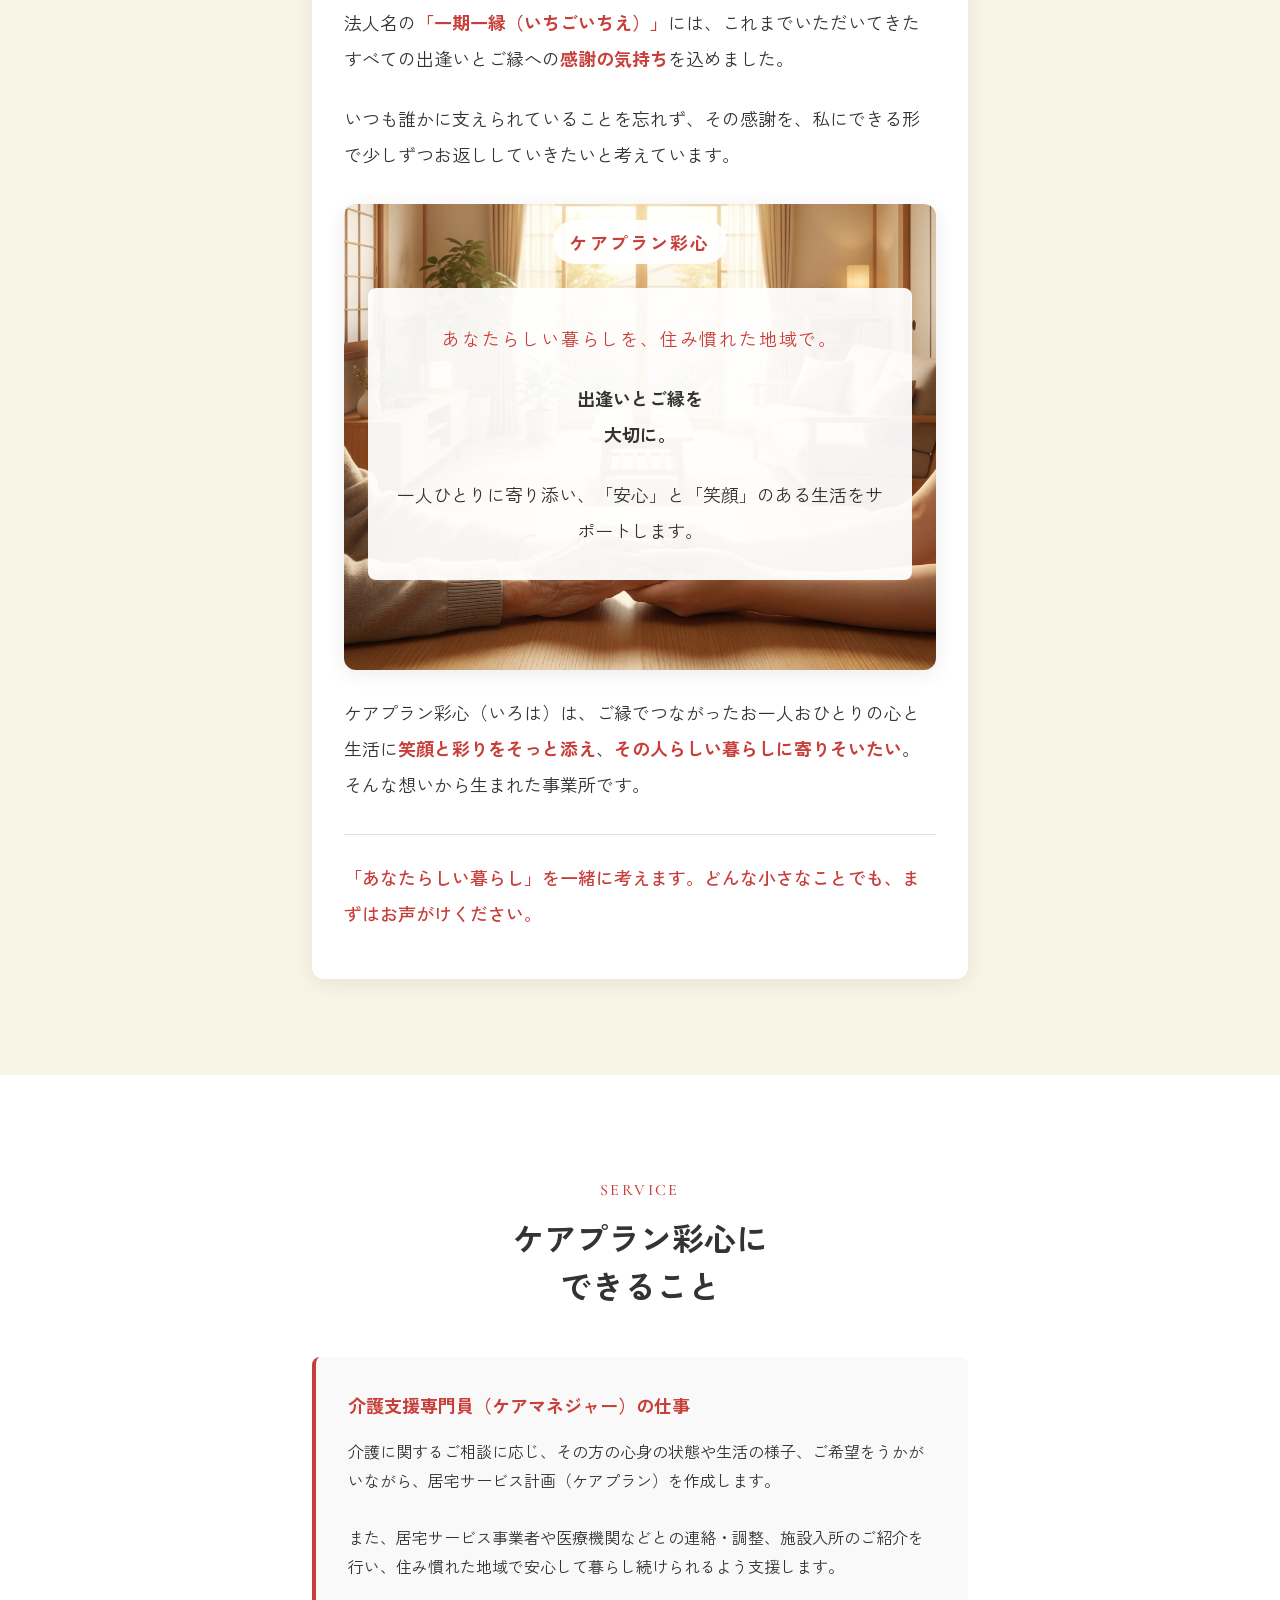
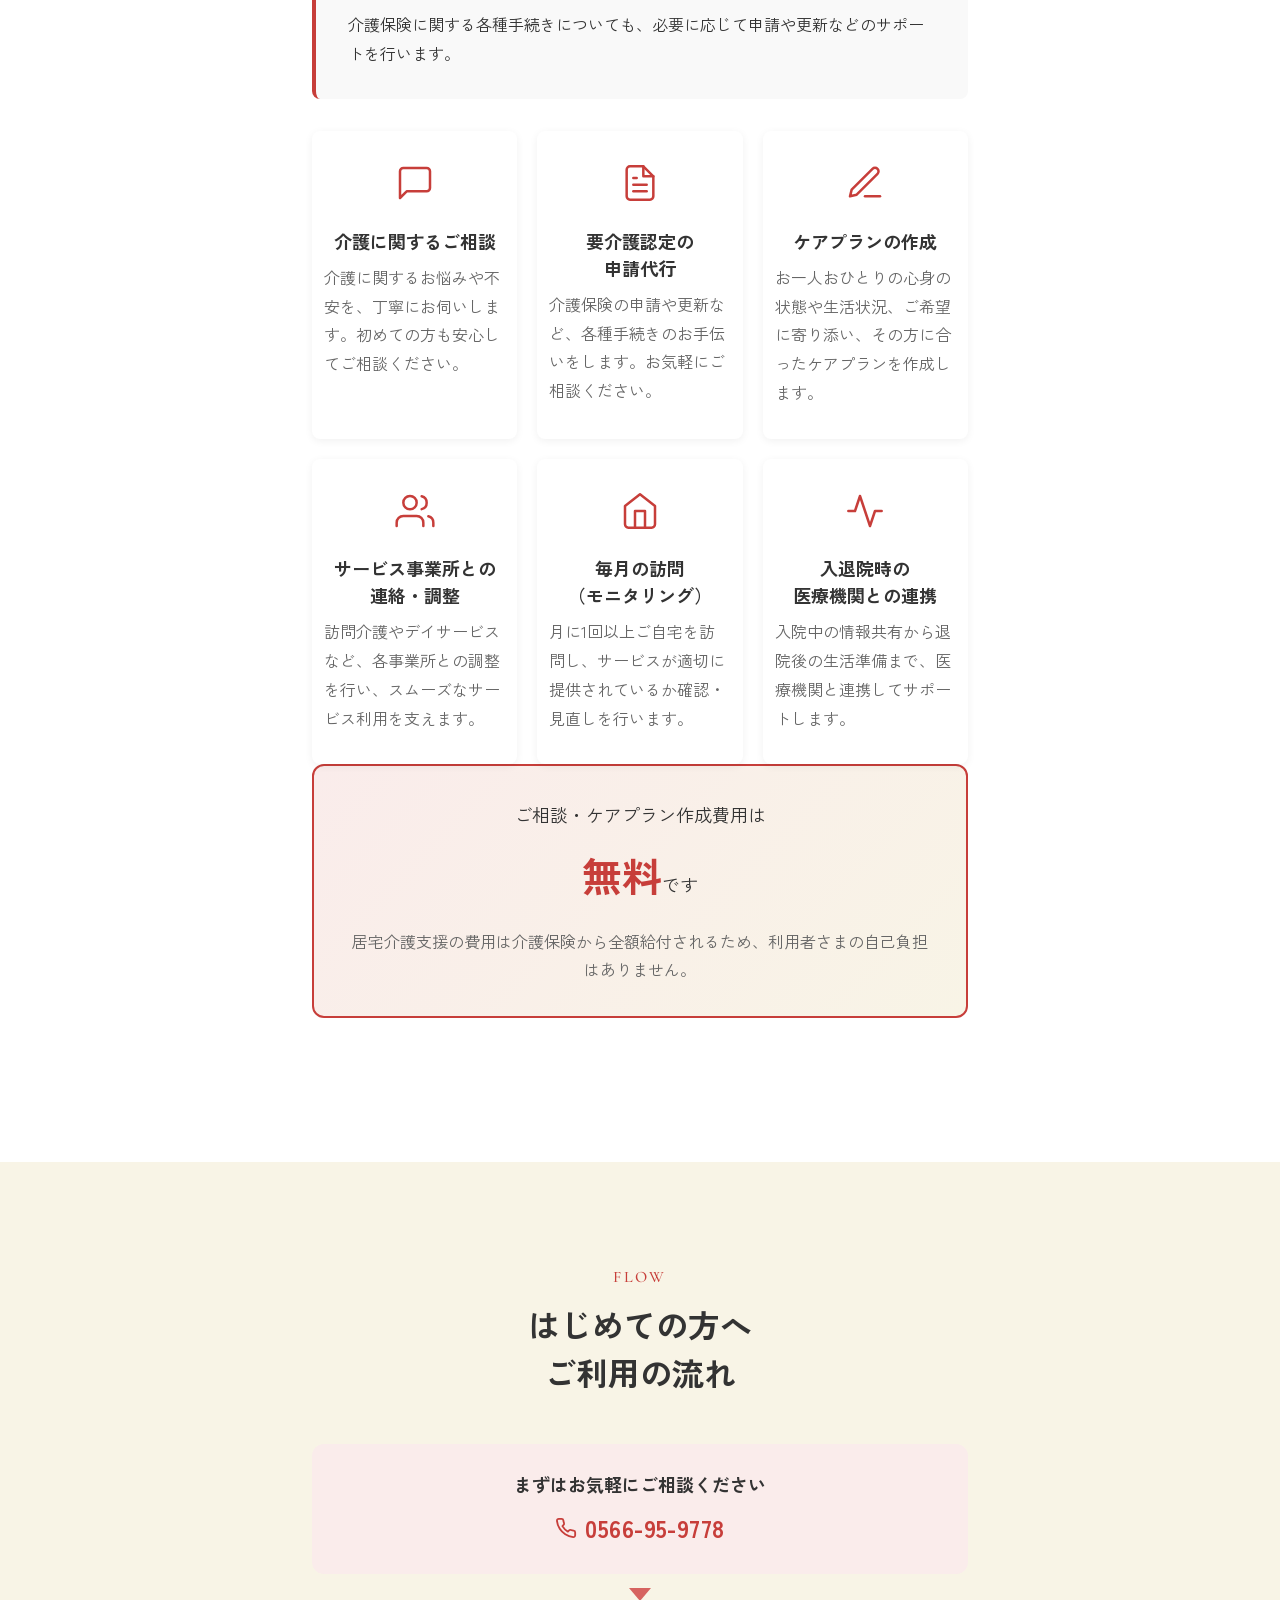
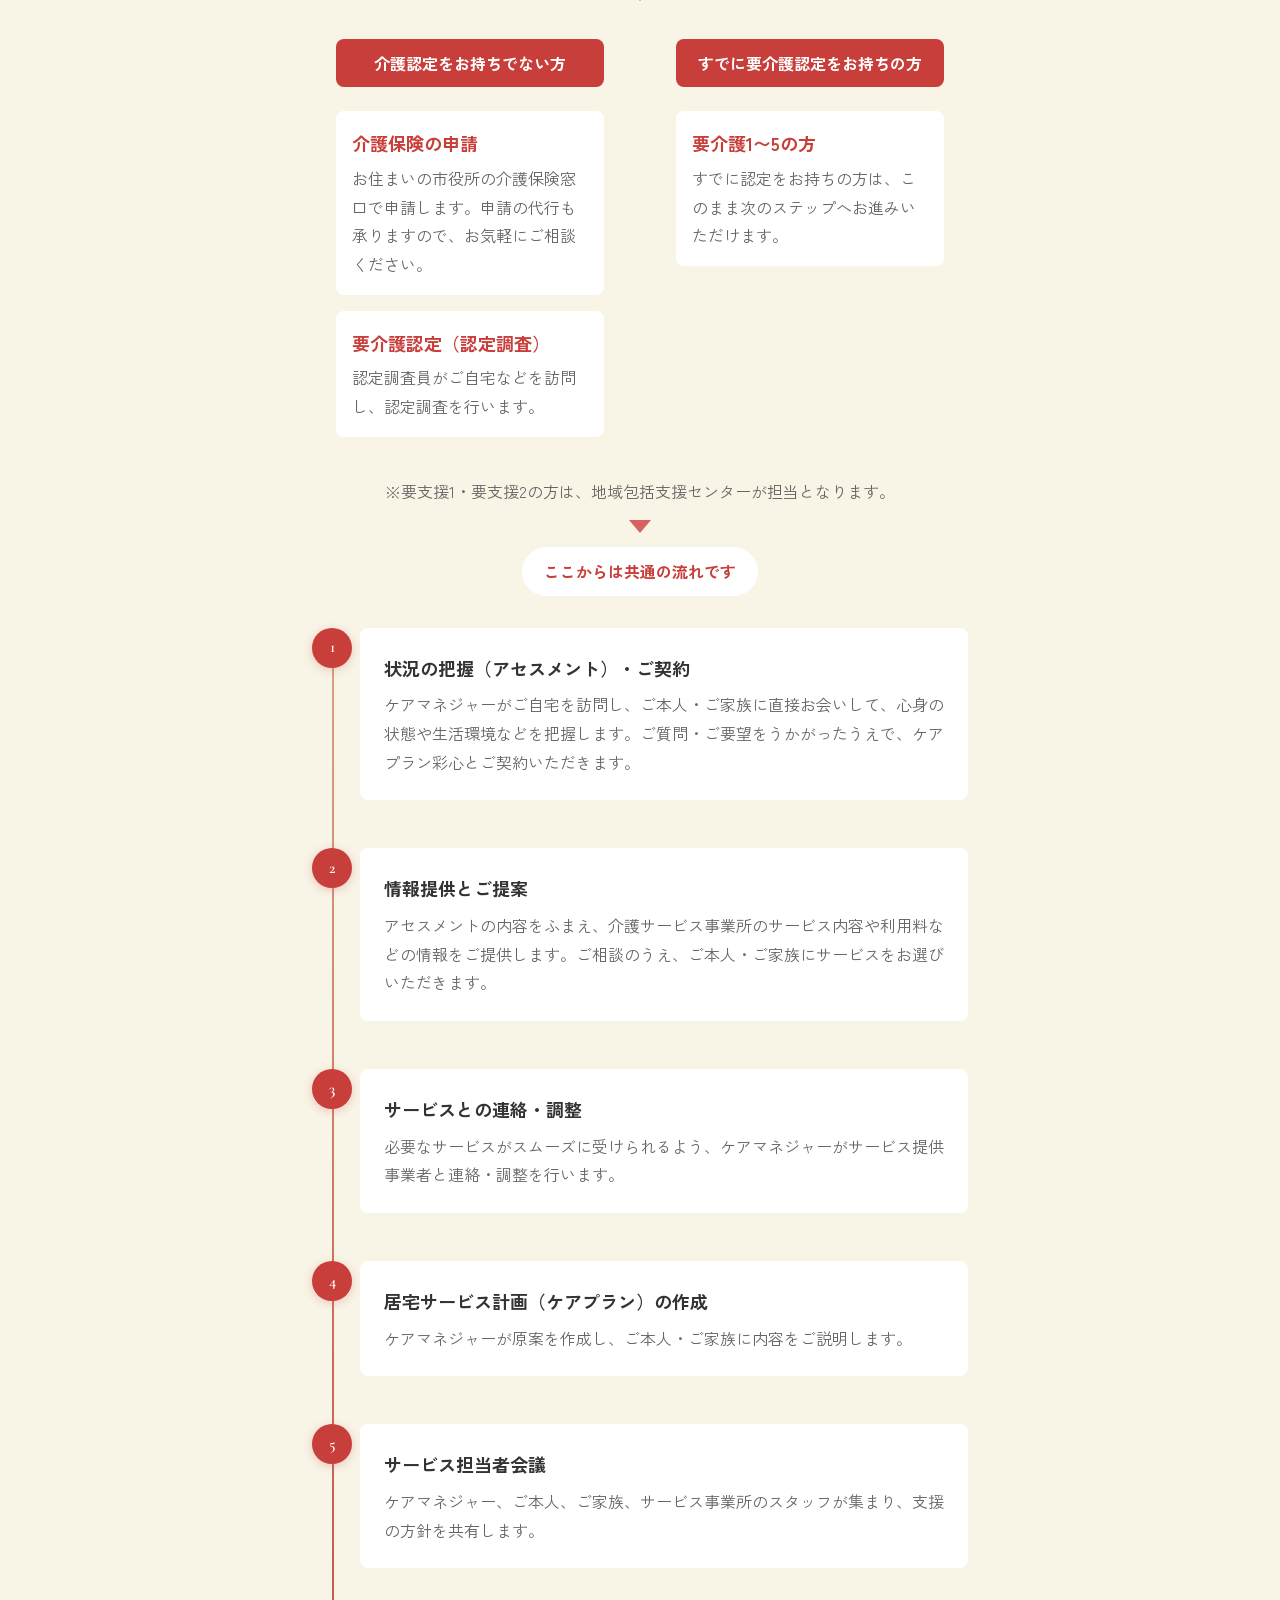
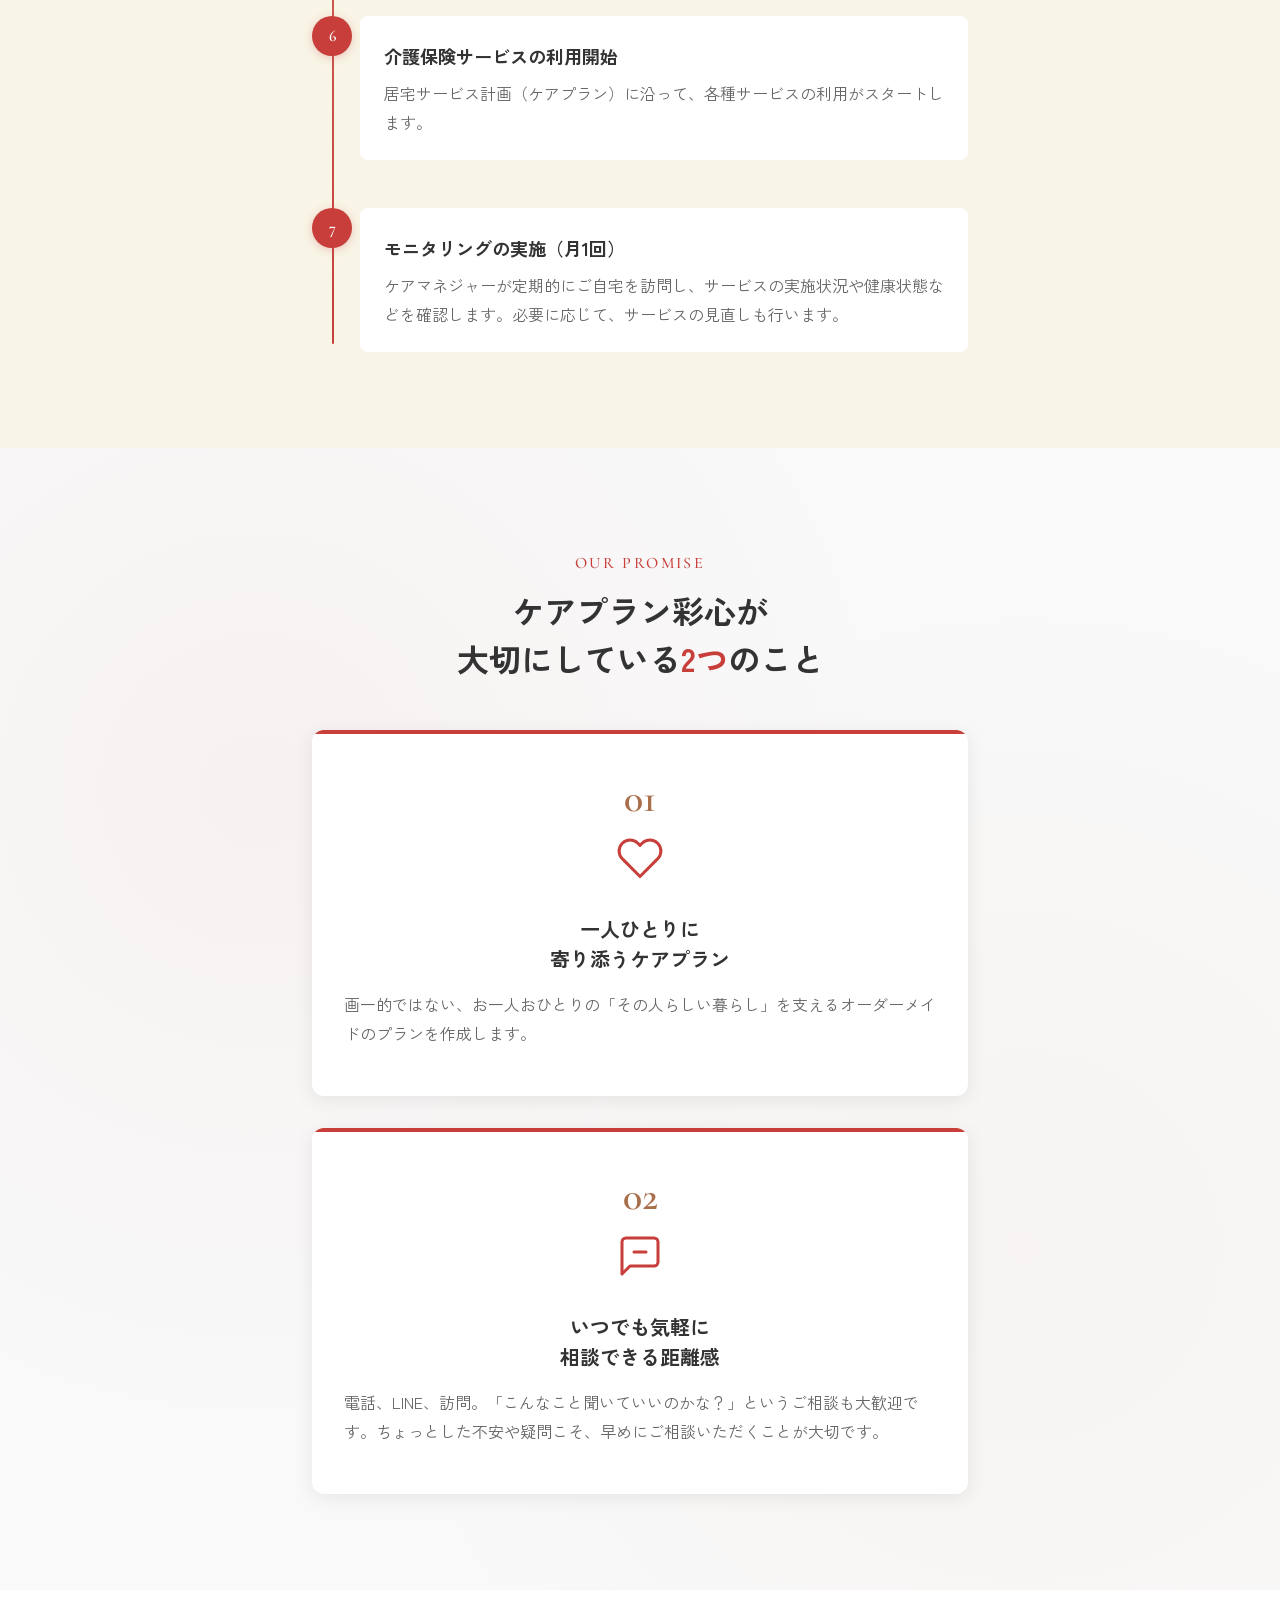
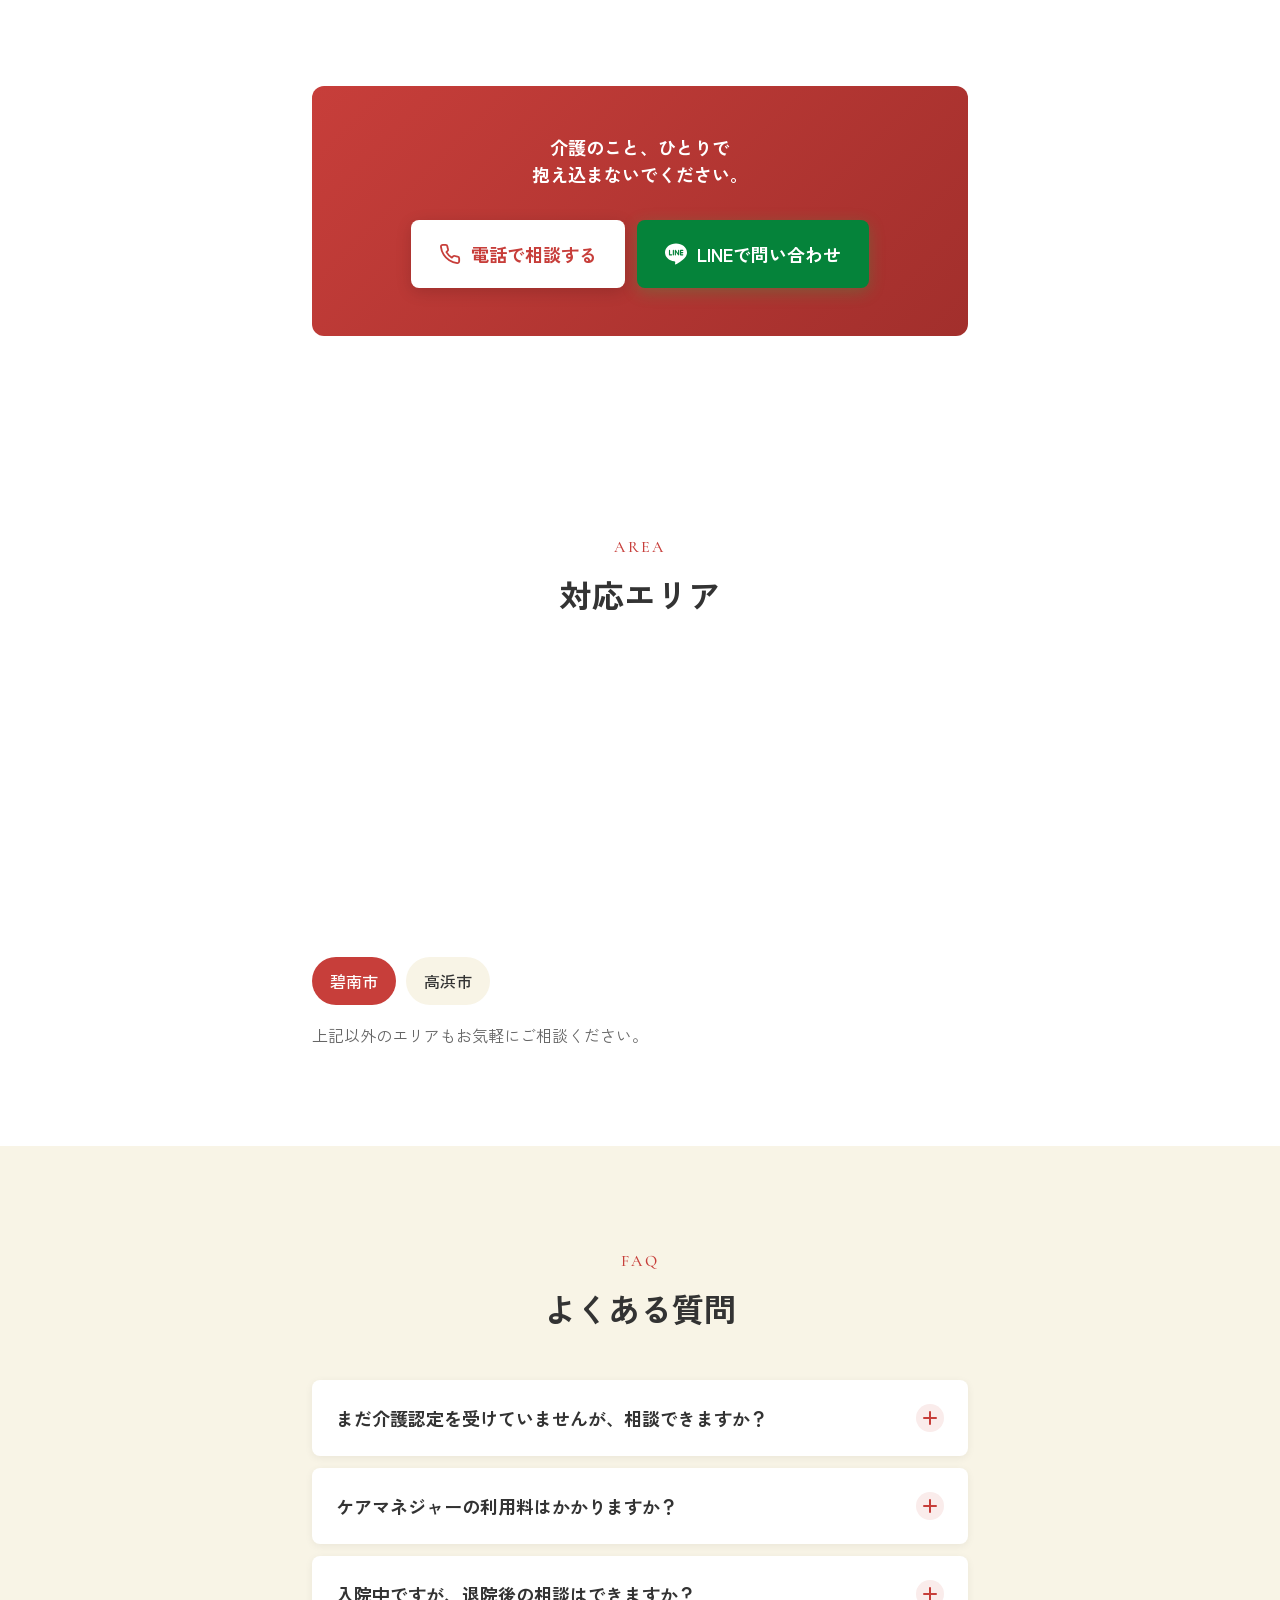
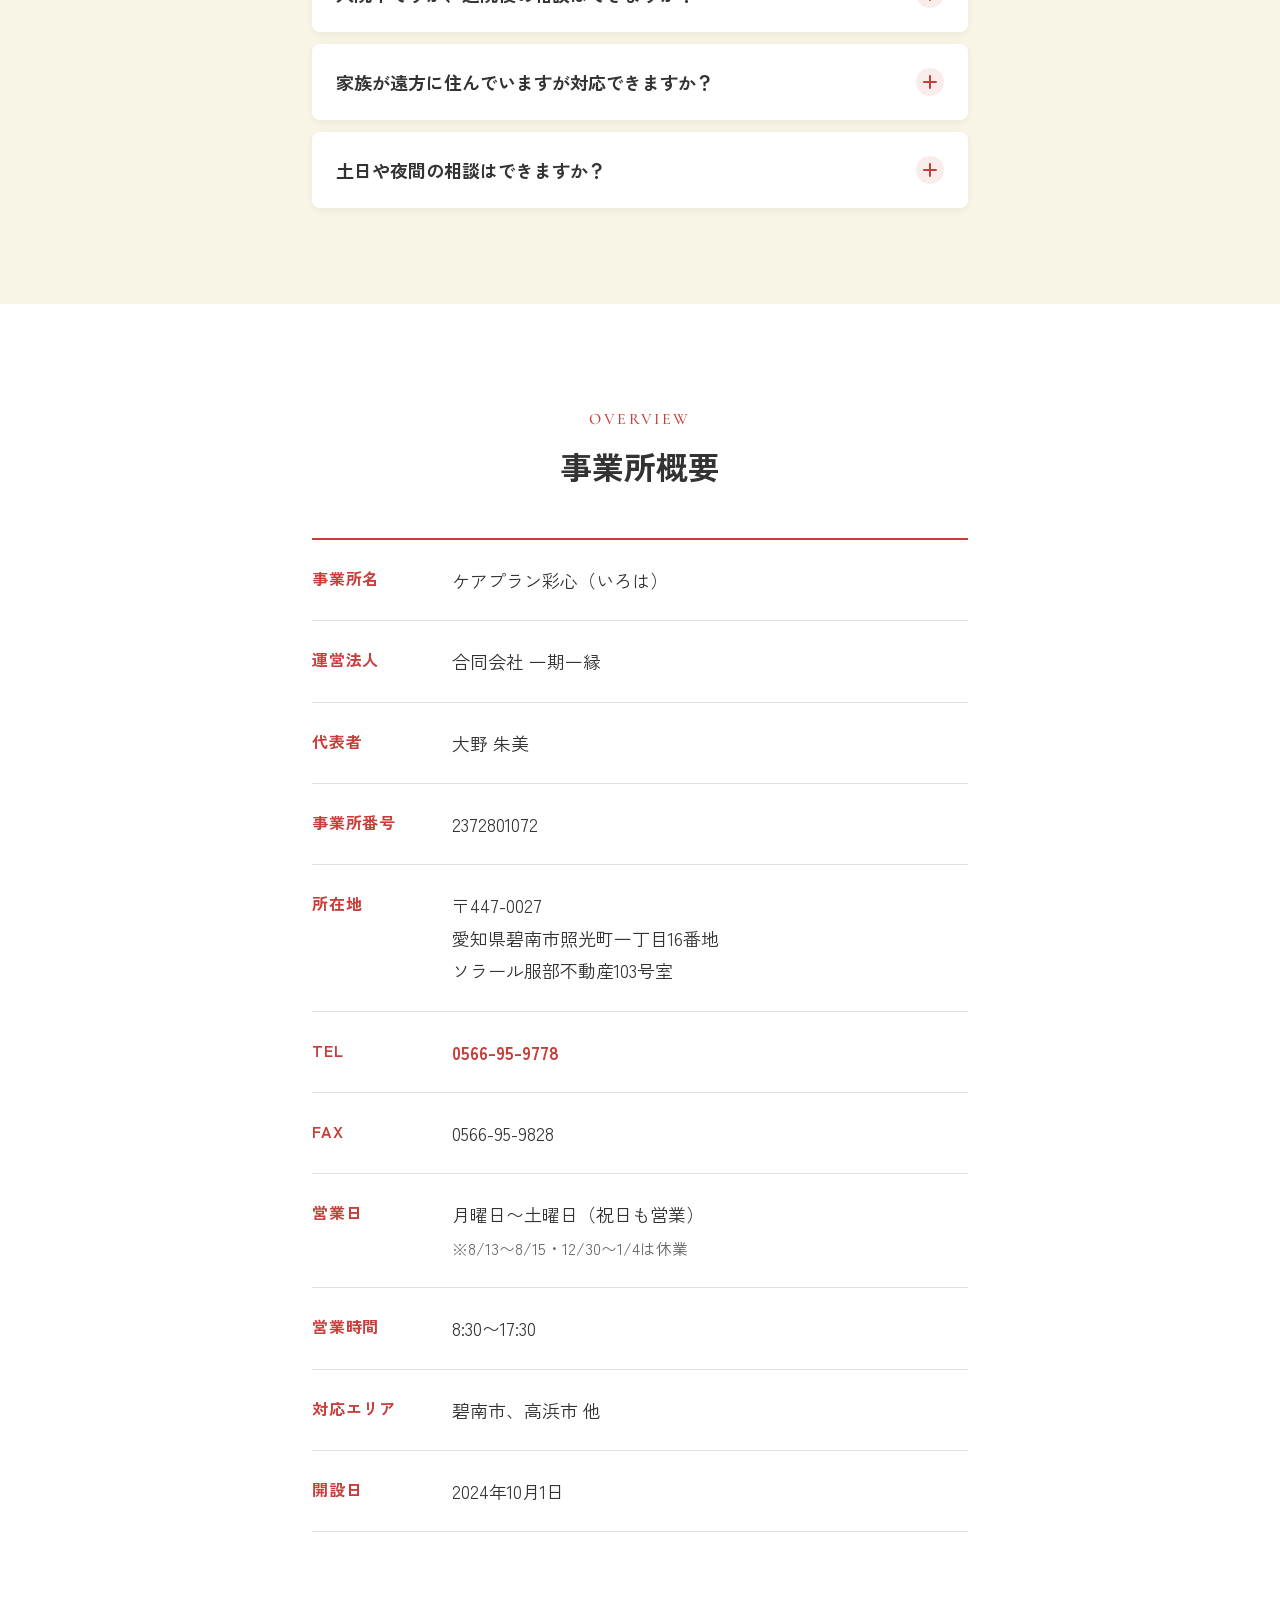
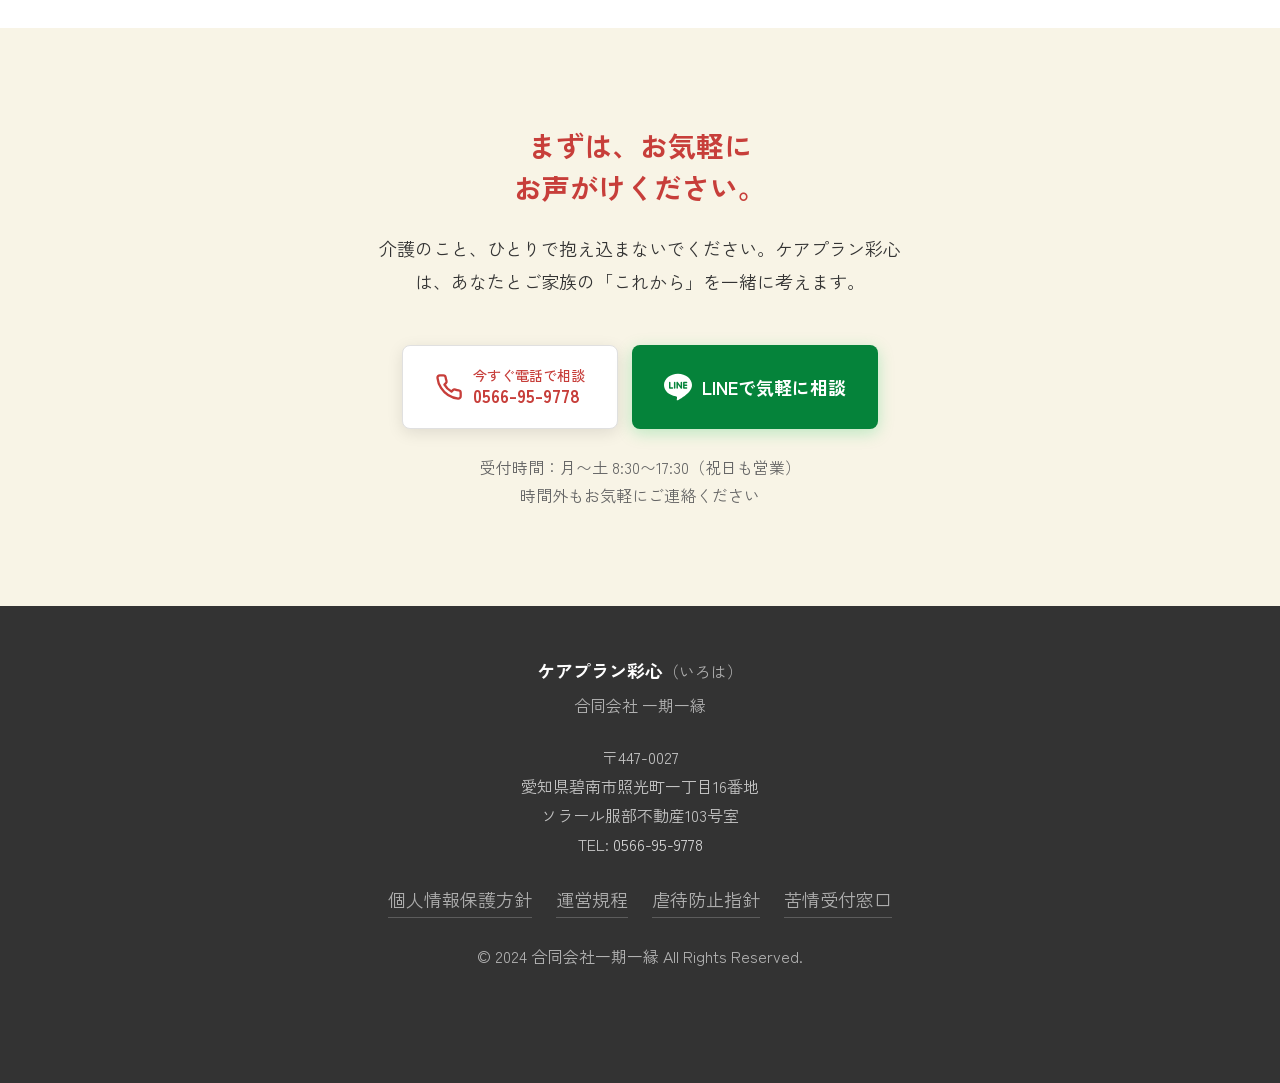
==== commit 78ee0ccc: "ヒーロー下端の一文をヒーローの外（直下の帯）へ＝写真の人物に被せない Co-Authored-By: Claude Fable 5.1 <noreply@anthropic.com> Claude-S" ====
--- a/index.html
+++ b/index.html
@@ -15,7 +15,7 @@
   <link href="https://fonts.googleapis.com/css2?family=Zen+Kaku+Gothic+New:wght@400;500;700&family=Cormorant+Garamond:wght@400;500;600&display=swap" rel="stylesheet">
   <link rel="stylesheet" href="style.css?v=20260723e">
   <!-- 金継ぎ 追補スタイル（2026-09-13・読める床と文字段の統一。文言・構成は不変） -->
-  <link rel="stylesheet" href="kintsugi-repair.css?v=20260913-2">
+  <link rel="stylesheet" href="kintsugi-repair.css?v=20260913-3">
 
   <!-- 構造化データ -->
   <script type="application/ld+json">
@@ -76,8 +76,8 @@
           <p>一人ひとりに寄り添い、「安心」と「笑顔」のある生活をサポートします。</p>
         </div>
       </div>
-      <p class="hero-tagline">碧南市の居宅介護支援事業所。介護の相談は無料です</p>
-    </section>
+    </section>
+    <p class="hero-tagline">碧南市の居宅介護支援事業所。介護の相談は無料です</p>
 
     <!-- ========== 2. 私たちの想い ========== -->
     <section class="section section-thought" id="thought">
--- a/kintsugi-repair.css
+++ b/kintsugi-repair.css
@@ -71,12 +71,10 @@
 .fade-in-up { opacity: 1 !important; transform: none !important; transition: none !important; animation: none !important; }
 
 /* ── B. 最初の画面に「誰向け・何が手に入る」の一文（ヒーロー下端の帯・文字18px） ── */
-.hero { flex-wrap: wrap; }
 .hero-tagline {
-  position: absolute; left: 0; right: 0; bottom: 0; z-index: 2;
-  margin: 0; padding: 10px 16px;
+  display: block; margin: 0; padding: 12px 16px;
   text-align: center; font-size: 18px; font-weight: 700; line-height: 1.5; letter-spacing: 0.04em;
-  color: #333333; background: rgba(248, 244, 230, 0.94); /* 節の地色（生成り）と同じ */
+  color: #333333; background: #F8F4E6; border-bottom: 1px solid #E8E2D2; /* 節の地色（生成り）と同じ・ヒーローの写真には被せない */
 }
 @media (max-width: 480px) { .hero-tagline { font-size: 16px; padding: 8px 12px; } }
 
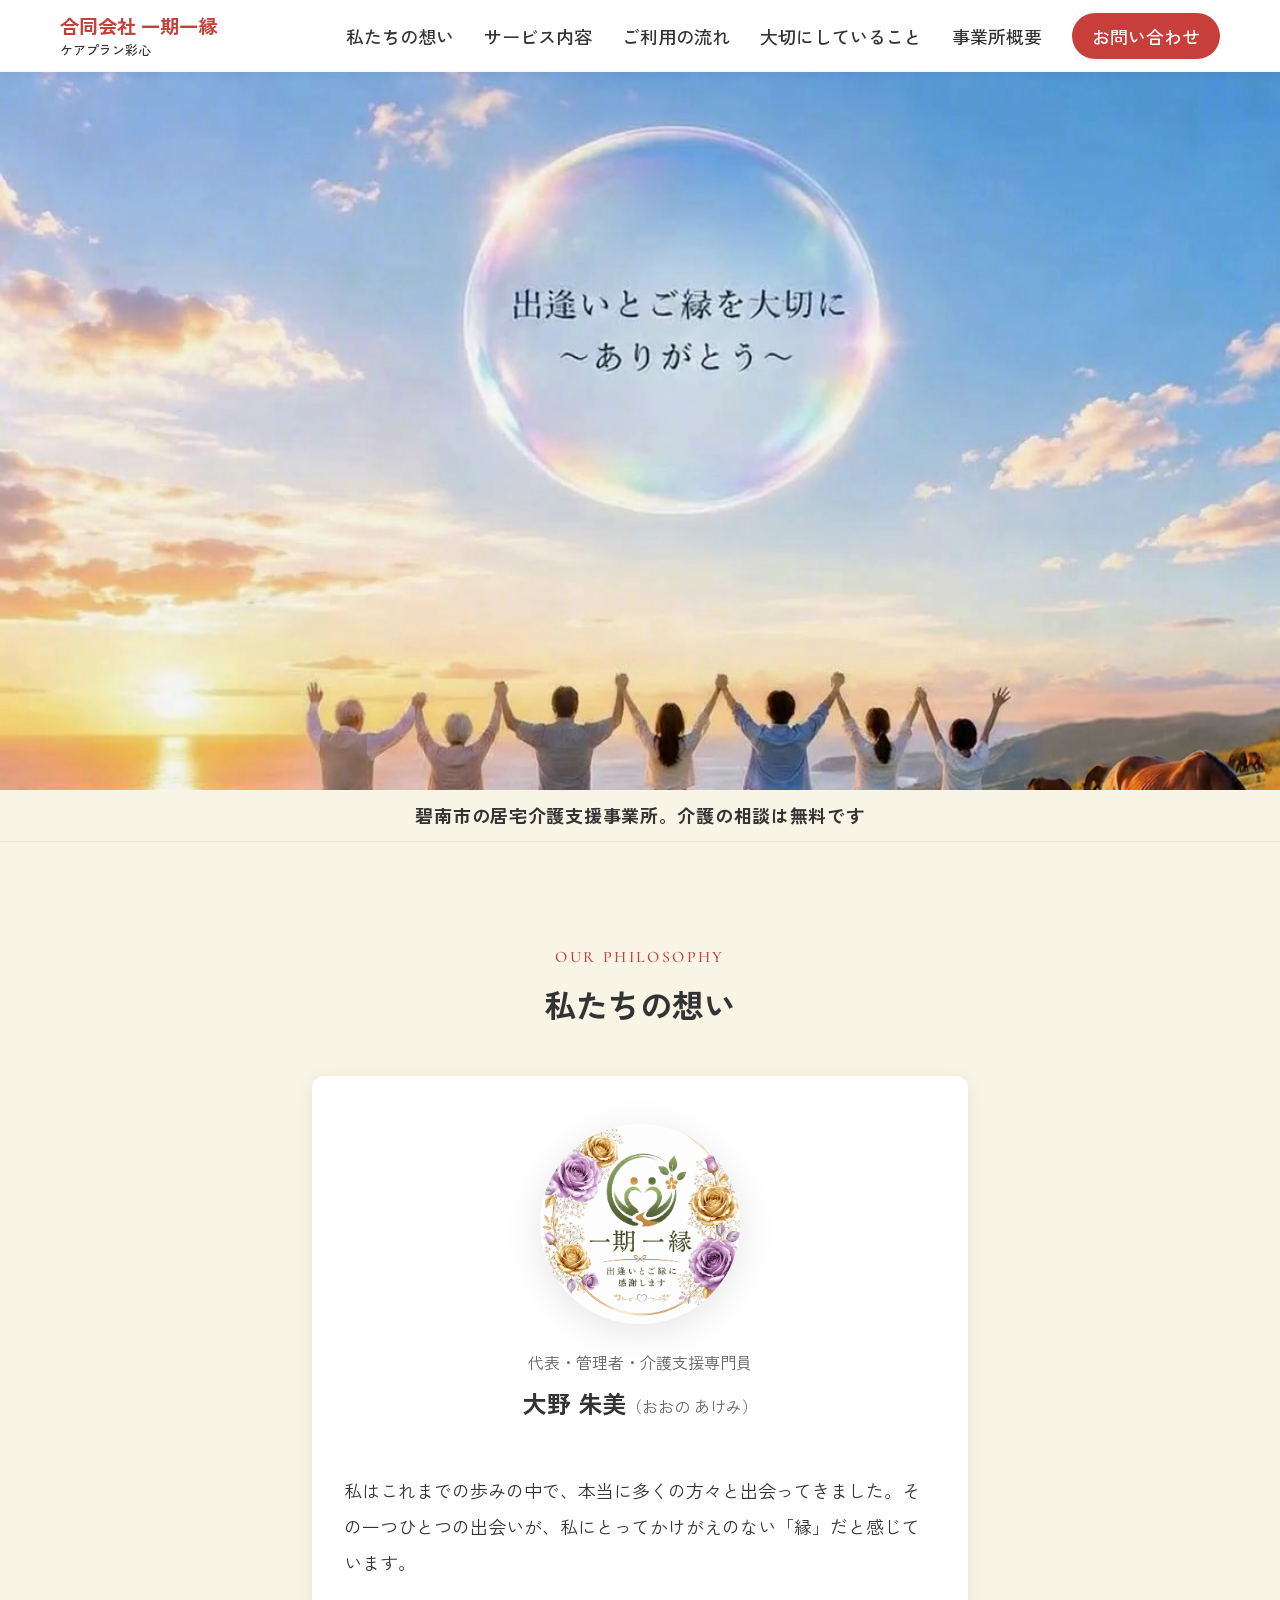
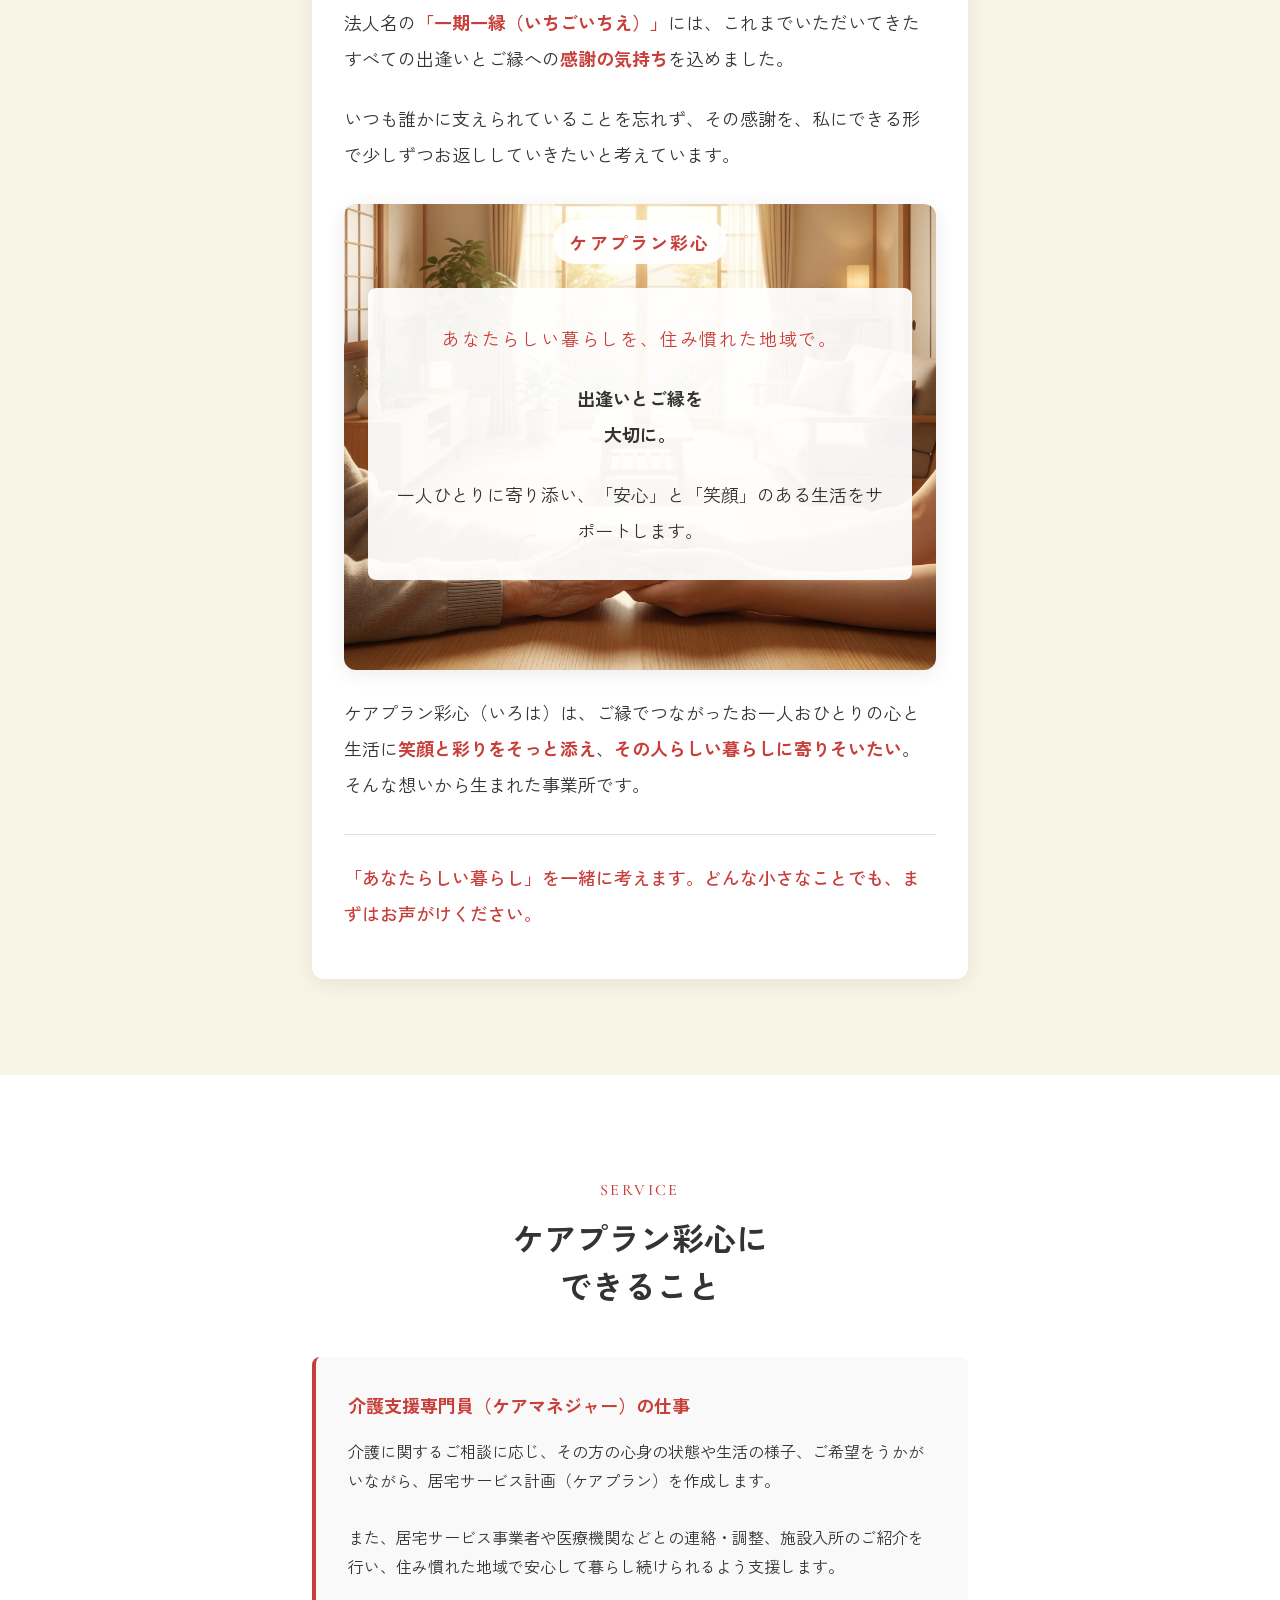
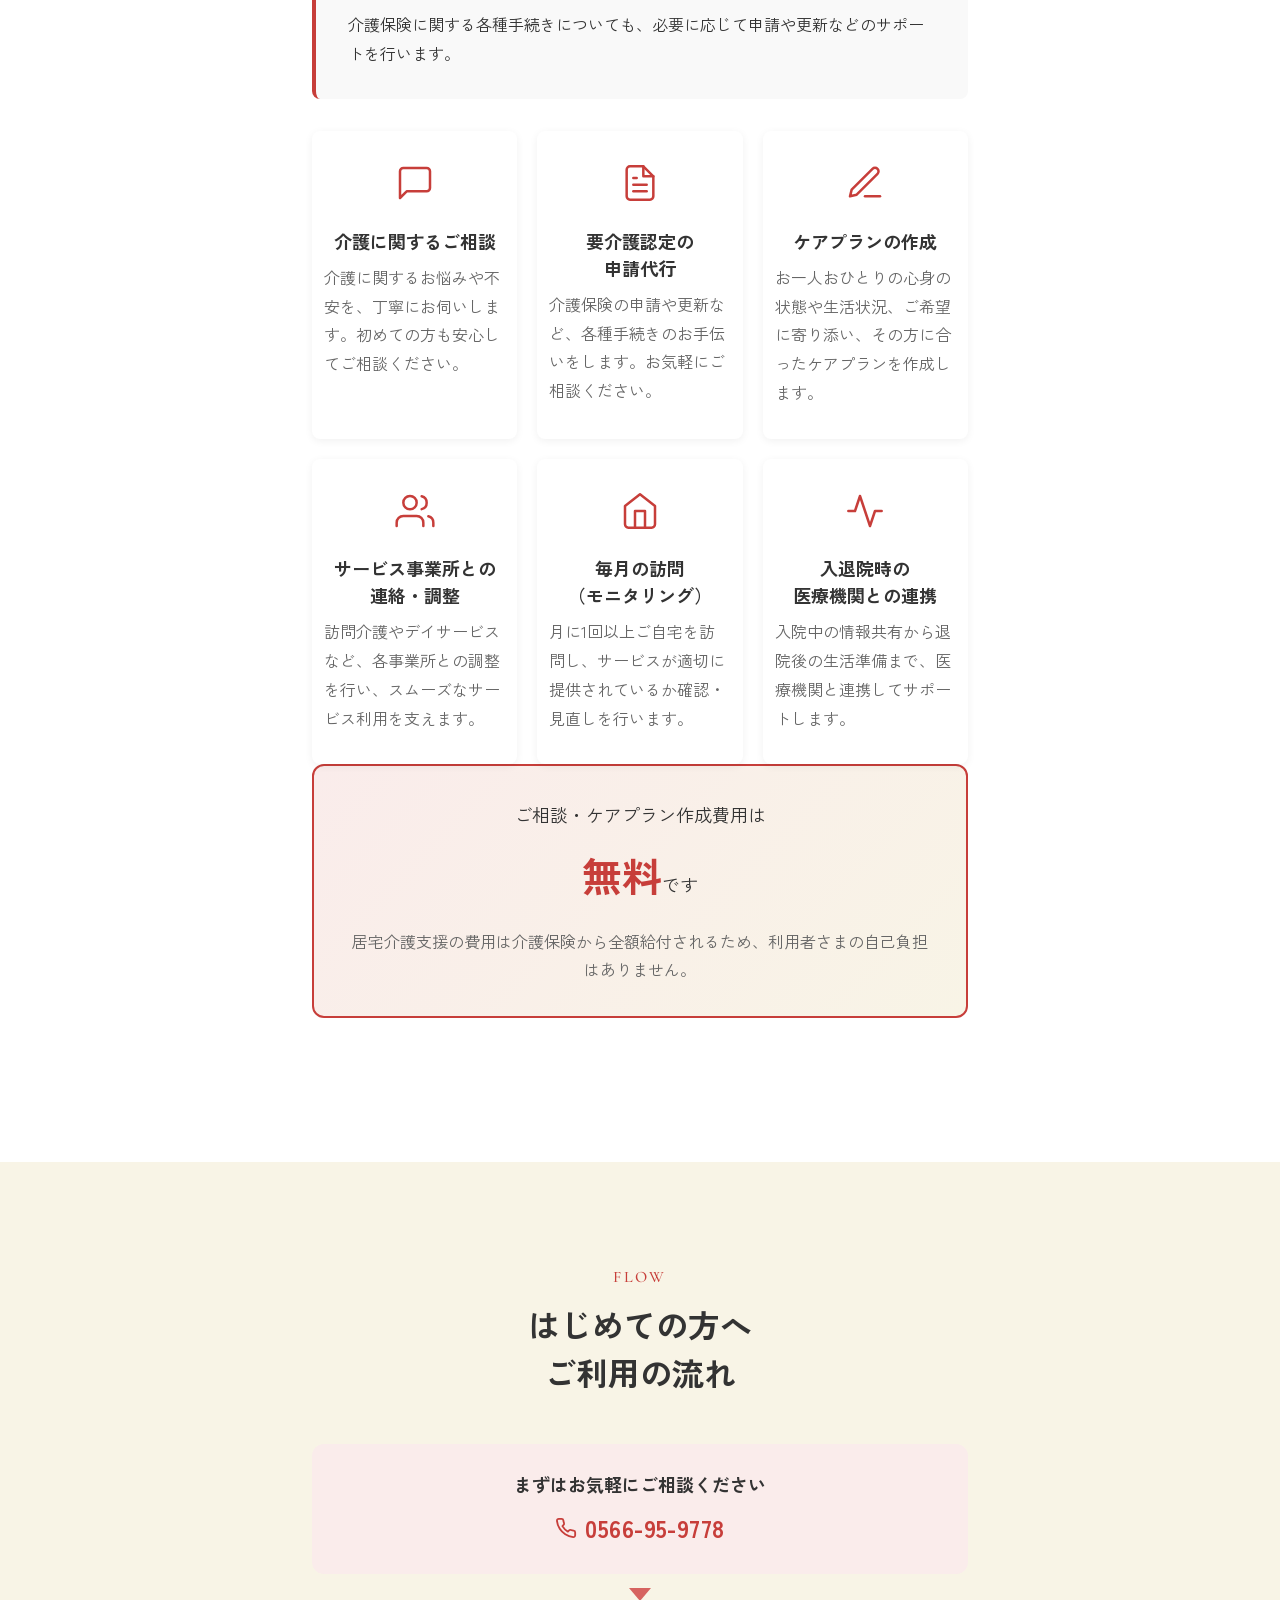
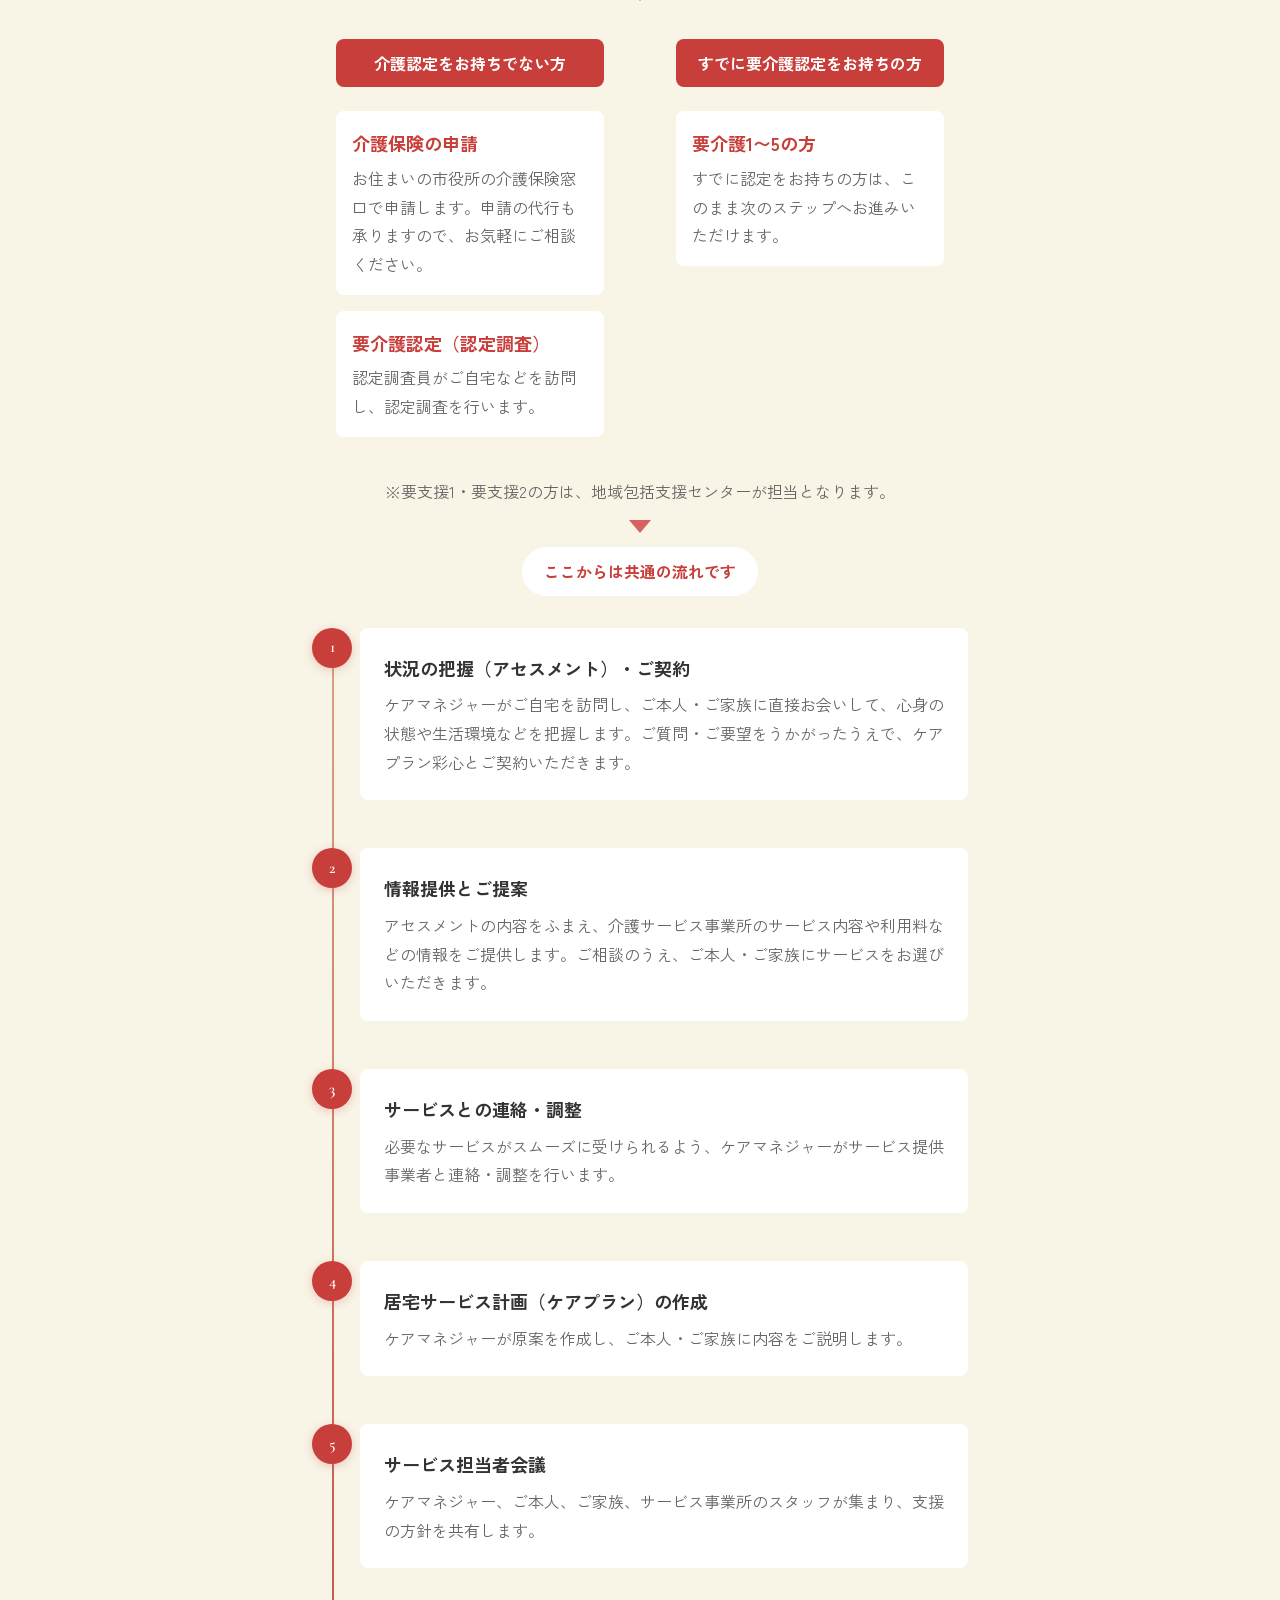
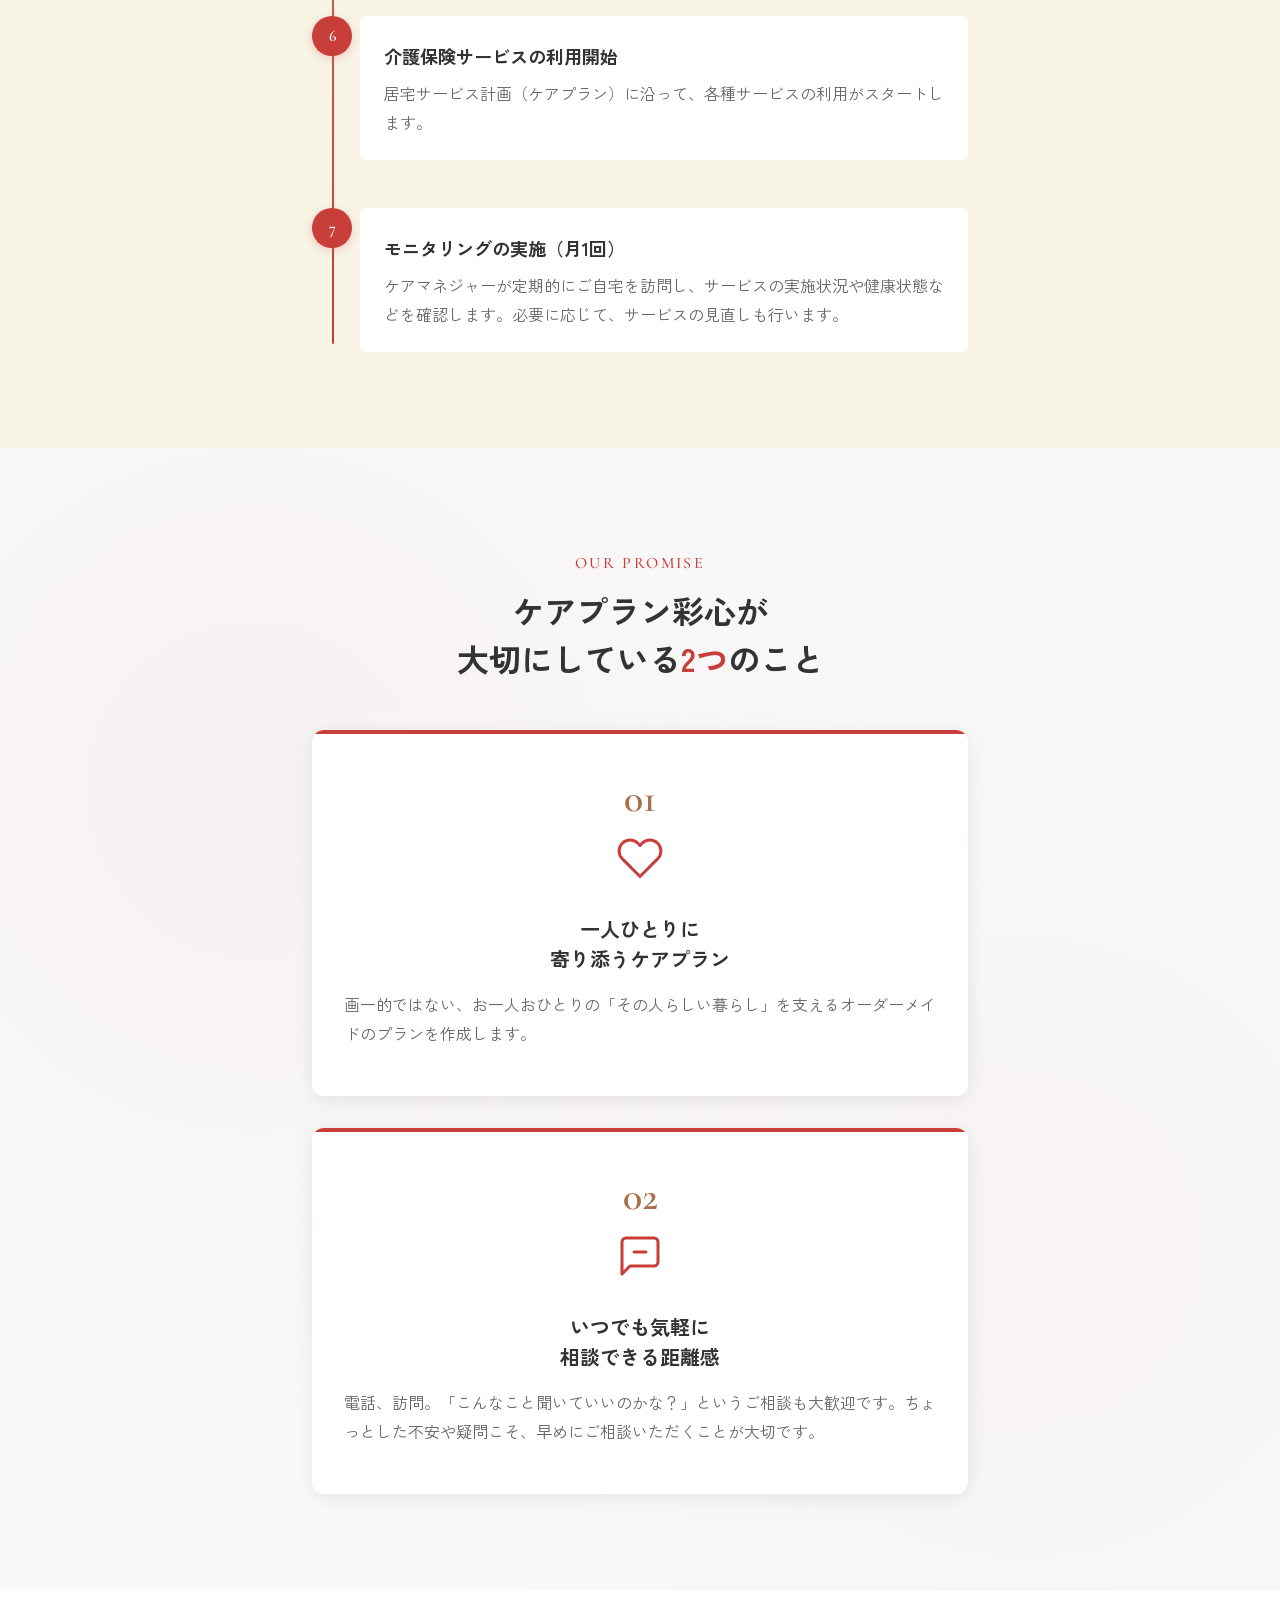
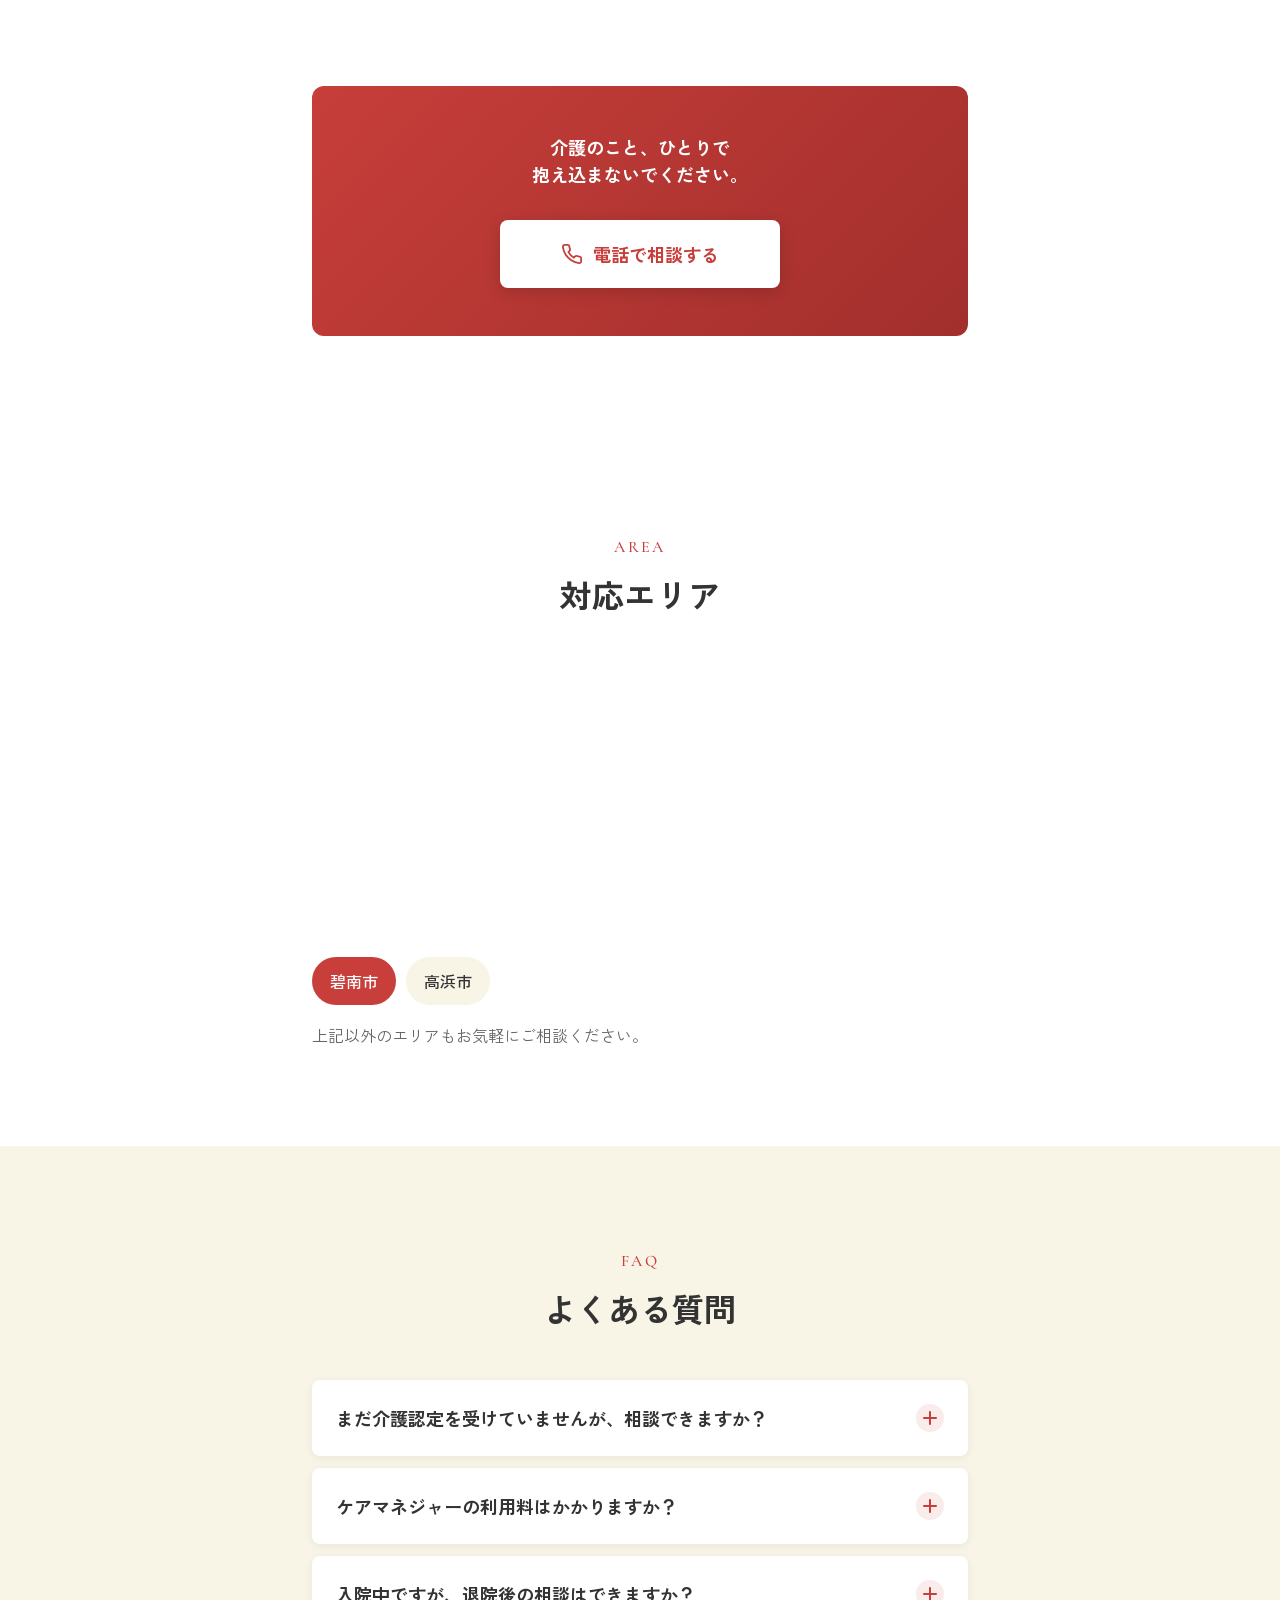
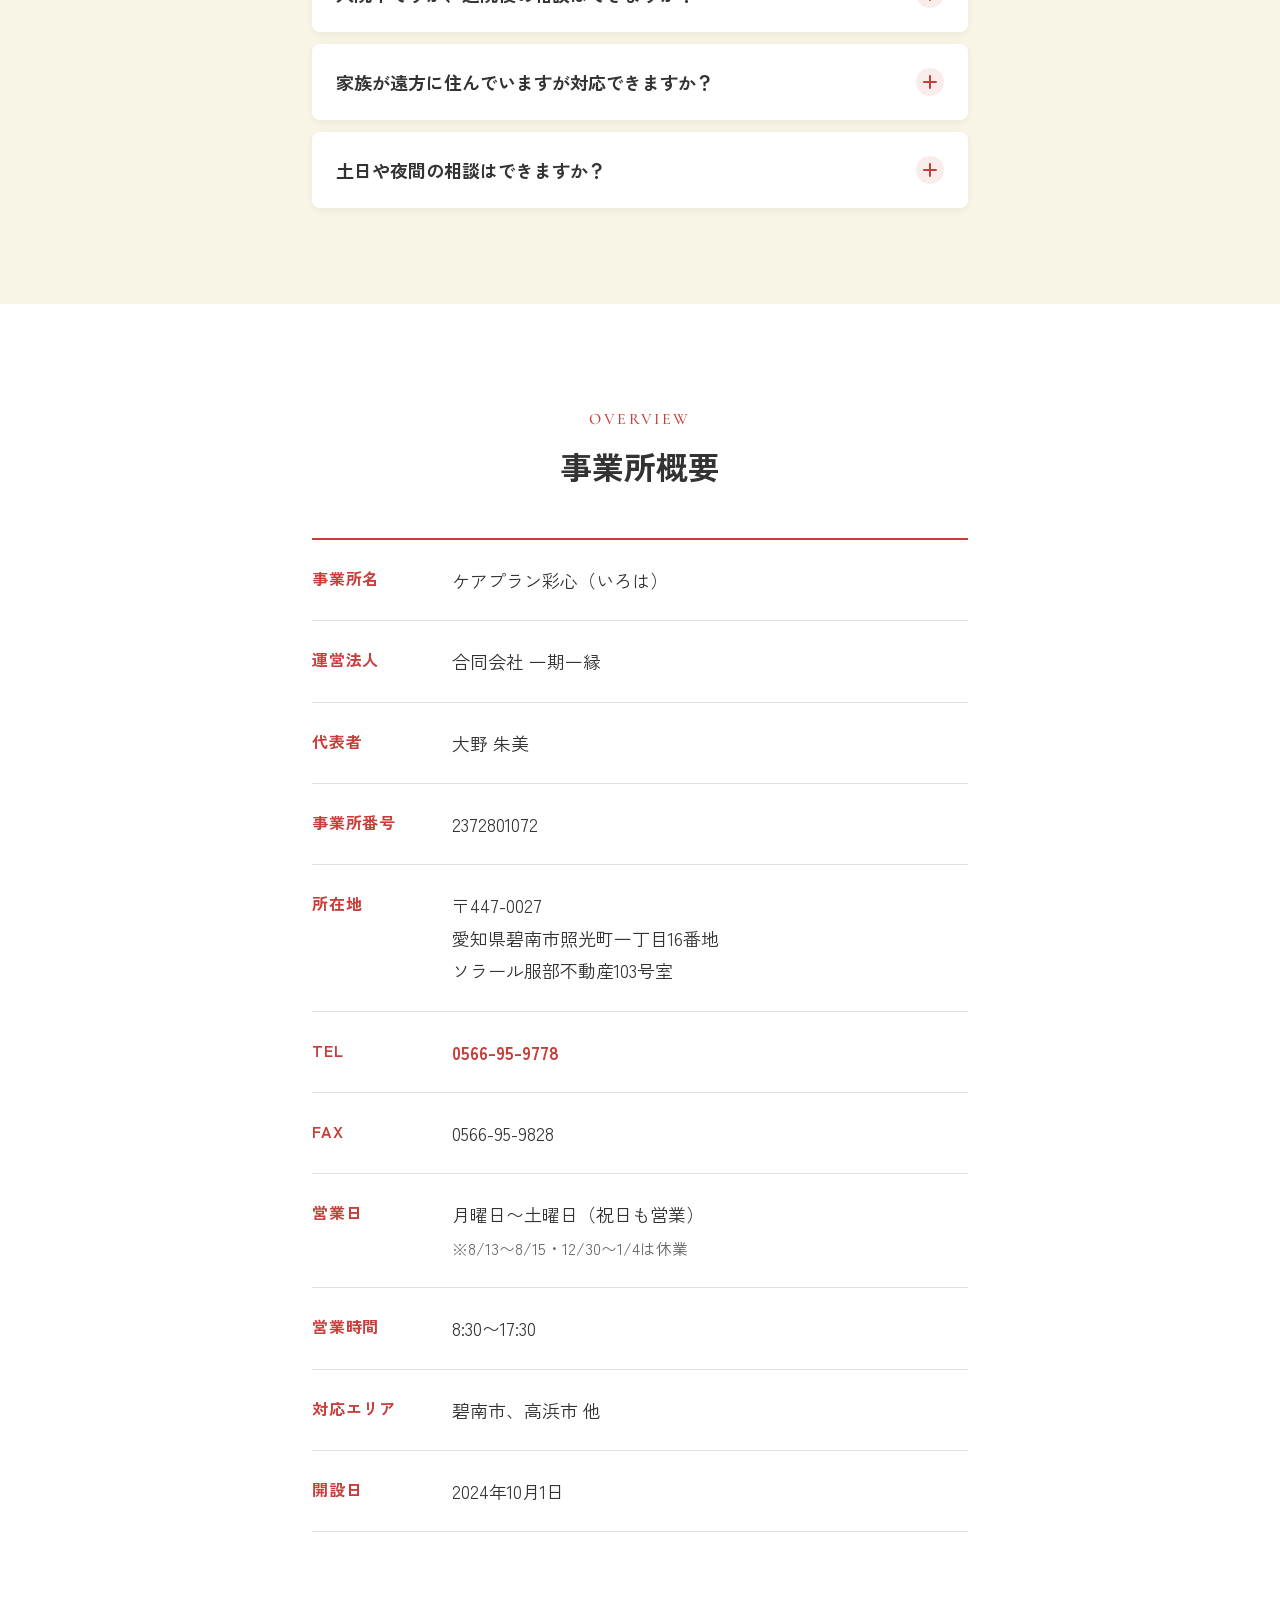
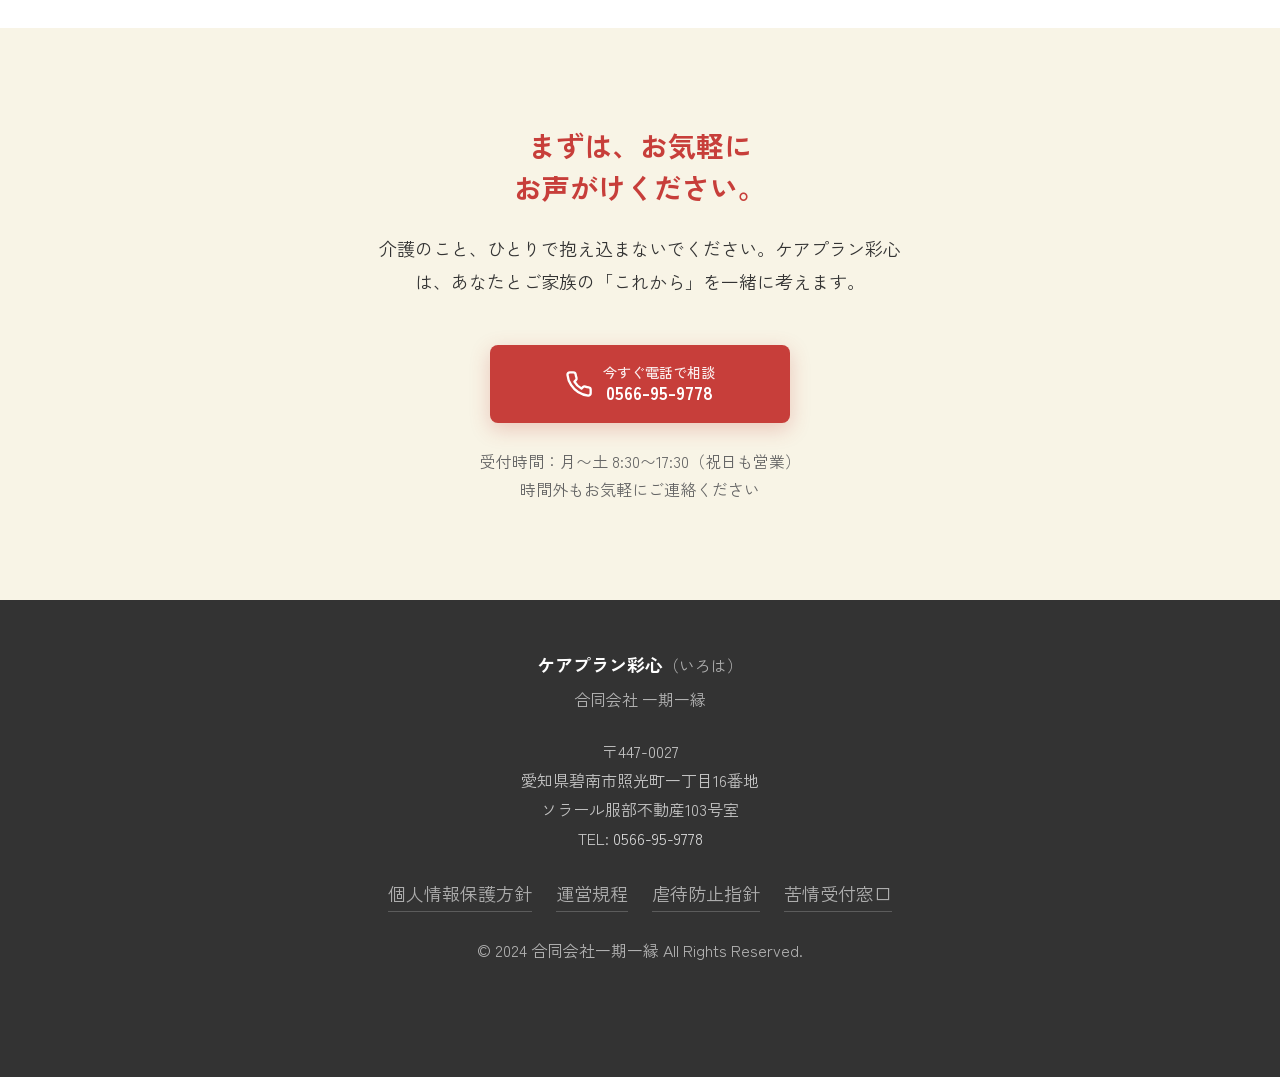
==== commit ea84cd5a: "公式LINEを廃止（ひろ指示）: LINEボタンを全ページから外し、電話ボタン1本の配置に整える - 中間CTA・連絡セクション・スマホ固定バーのLINEボタンを削除（5ページ） - 連絡セクションの" ====
--- a/index.html
+++ b/index.html
@@ -5,7 +5,7 @@
   <meta name="viewport" content="width=device-width, initial-scale=1.0, viewport-fit=cover">
   <meta name="theme-color" content="#C73E3A">
   <title>合同会社 一期一縁 | 居宅介護支援事業所 ケアプラン彩心（いろは）</title>
-  <meta name="description" content="愛知県碧南市の居宅介護支援事業所ケアプラン彩心（いろは）。ケアプラン作成無料。碧南市・高浜市を中心に、介護に関するご相談を承ります。お気軽にお電話・LINEでお問い合わせください。">
+  <meta name="description" content="愛知県碧南市の居宅介護支援事業所ケアプラン彩心（いろは）。ケアプラン作成無料。碧南市・高浜市を中心に、介護に関するご相談を承ります。お気軽にお電話でお問い合わせください。">
   <meta property="og:title" content="合同会社 一期一縁 | 居宅介護支援事業所 ケアプラン彩心（いろは）">
   <meta property="og:description" content="愛知県碧南市の居宅介護支援事業所。ケアプラン作成無料。介護のご相談はお気軽にどうぞ。">
   <meta property="og:type" content="website">
@@ -15,7 +15,7 @@
   <link href="https://fonts.googleapis.com/css2?family=Zen+Kaku+Gothic+New:wght@400;500;700&family=Cormorant+Garamond:wght@400;500;600&display=swap" rel="stylesheet">
   <link rel="stylesheet" href="style.css?v=20260723e">
   <!-- 金継ぎ 追補スタイル（2026-09-13・読める床と文字段の統一。文言・構成は不変） -->
-  <link rel="stylesheet" href="kintsugi-repair.css?v=20260913-3">
+  <link rel="stylesheet" href="kintsugi-repair.css?v=20260913-4">
 
   <!-- 構造化データ -->
   <script type="application/ld+json">
@@ -337,7 +337,7 @@
               <svg width="48" height="48" viewBox="0 0 24 24" fill="none" stroke="var(--color-accent)" stroke-width="1.5" stroke-linecap="round" stroke-linejoin="round"><path d="M21 15a2 2 0 01-2 2H7l-4 4V5a2 2 0 012-2h14a2 2 0 012 2z"/><line x1="9" y1="10" x2="15" y2="10"/></svg>
             </div>
             <h3 class="strength-title">いつでも気軽に<br>相談できる距離感</h3>
-            <p class="strength-text">電話、LINE、訪問。「こんなこと聞いていいのかな？」というご相談も大歓迎です。ちょっとした不安や疑問こそ、早めにご相談いただくことが大切です。</p>
+            <p class="strength-text">電話、訪問。「こんなこと聞いていいのかな？」というご相談も大歓迎です。ちょっとした不安や疑問こそ、早めにご相談いただくことが大切です。</p>
           </div>
         </div>
       </div>
@@ -352,10 +352,6 @@
             <a href="tel:0566-95-9778" class="btn btn-primary btn-lg">
               <svg width="22" height="22" viewBox="0 0 24 24" fill="none" stroke="currentColor" stroke-width="2" stroke-linecap="round" stroke-linejoin="round"><path d="M22 16.92v3a2 2 0 01-2.18 2 19.79 19.79 0 01-8.63-3.07 19.5 19.5 0 01-6-6 19.79 19.79 0 01-3.07-8.67A2 2 0 014.11 2h3a2 2 0 012 1.72c.127.96.361 1.903.7 2.81a2 2 0 01-.45 2.11L8.09 9.91a16 16 0 006 6l1.27-1.27a2 2 0 012.11-.45c.907.339 1.85.573 2.81.7A2 2 0 0122 16.92z"/></svg>
               電話で相談する
-            </a>
-            <a href="https://lin.ee/TZvveqM" class="btn btn-line btn-lg" target="_blank" rel="noopener">
-              <svg width="22" height="22" viewBox="0 0 24 24" fill="currentColor"><path d="M19.365 9.863c.349 0 .63.285.63.631 0 .345-.281.63-.63.63H17.61v1.125h1.755c.349 0 .63.283.63.63 0 .344-.281.629-.63.629h-2.386c-.345 0-.627-.285-.627-.629V8.108c0-.345.282-.63.63-.63h2.386c.346 0 .627.285.627.63 0 .349-.281.63-.63.63H17.61v1.125h1.755zm-3.855 3.016c0 .27-.174.51-.432.596-.064.021-.133.031-.199.031-.211 0-.391-.09-.51-.25l-2.443-3.317v2.94c0 .344-.279.629-.631.629-.346 0-.626-.285-.626-.629V8.108c0-.271.173-.508.43-.595.06-.023.136-.033.194-.033.195 0 .375.104.495.254l2.462 3.33V8.108c0-.345.282-.63.63-.63.345 0 .63.285.63.63v4.771zm-5.741 0c0 .344-.282.629-.631.629-.345 0-.627-.285-.627-.629V8.108c0-.345.282-.63.63-.63.346 0 .628.285.628.63v4.771zm-2.466.629H4.917c-.345 0-.63-.285-.63-.629V8.108c0-.345.285-.63.63-.63.348 0 .63.285.63.63v4.141h1.756c.348 0 .629.283.629.63 0 .344-.282.629-.629.629M24 10.314C24 4.943 18.615.572 12 .572S0 4.943 0 10.314c0 4.811 4.27 8.842 10.035 9.608.391.082.923.258 1.058.59.12.301.079.766.038 1.08l-.164 1.02c-.045.301-.24 1.186 1.049.645 1.291-.539 6.916-4.078 9.436-6.975C23.176 14.393 24 12.458 24 10.314"/></svg>
-              LINEで問い合わせ
             </a>
           </div>
         </div>
@@ -533,10 +529,6 @@
               0566-95-9778
             </span>
           </a>
-          <a href="https://lin.ee/TZvveqM" class="btn btn-line btn-xl" target="_blank" rel="noopener">
-            <svg width="28" height="28" viewBox="0 0 24 24" fill="currentColor"><path d="M19.365 9.863c.349 0 .63.285.63.631 0 .345-.281.63-.63.63H17.61v1.125h1.755c.349 0 .63.283.63.63 0 .344-.281.629-.63.629h-2.386c-.345 0-.627-.285-.627-.629V8.108c0-.345.282-.63.63-.63h2.386c.346 0 .627.285.627.63 0 .349-.281.63-.63.63H17.61v1.125h1.755zm-3.855 3.016c0 .27-.174.51-.432.596-.064.021-.133.031-.199.031-.211 0-.391-.09-.51-.25l-2.443-3.317v2.94c0 .344-.279.629-.631.629-.346 0-.626-.285-.626-.629V8.108c0-.271.173-.508.43-.595.06-.023.136-.033.194-.033.195 0 .375.104.495.254l2.462 3.33V8.108c0-.345.282-.63.63-.63.345 0 .63.285.63.63v4.771zm-5.741 0c0 .344-.282.629-.631.629-.345 0-.627-.285-.627-.629V8.108c0-.345.282-.63.63-.63.346 0 .628.285.628.63v4.771zm-2.466.629H4.917c-.345 0-.63-.285-.63-.629V8.108c0-.345.285-.63.63-.63.348 0 .63.285.63.63v4.141h1.756c.348 0 .629.283.629.63 0 .344-.282.629-.629.629M24 10.314C24 4.943 18.615.572 12 .572S0 4.943 0 10.314c0 4.811 4.27 8.842 10.035 9.608.391.082.923.258 1.058.59.12.301.079.766.038 1.08l-.164 1.02c-.045.301-.24 1.186 1.049.645 1.291-.539 6.916-4.078 9.436-6.975C23.176 14.393 24 12.458 24 10.314"/></svg>
-            LINEで気軽に相談
-          </a>
         </div>
         <p class="contact-hours fade-in-up">受付時間：月〜土 8:30〜17:30（祝日も営業）<br>時間外もお気軽にご連絡ください</p>
       </div>
@@ -570,10 +562,6 @@
       <svg width="22" height="22" viewBox="0 0 24 24" fill="none" stroke="currentColor" stroke-width="2" stroke-linecap="round" stroke-linejoin="round"><path d="M22 16.92v3a2 2 0 01-2.18 2 19.79 19.79 0 01-8.63-3.07 19.5 19.5 0 01-6-6 19.79 19.79 0 01-3.07-8.67A2 2 0 014.11 2h3a2 2 0 012 1.72c.127.96.361 1.903.7 2.81a2 2 0 01-.45 2.11L8.09 9.91a16 16 0 006 6l1.27-1.27a2 2 0 012.11-.45c.907.339 1.85.573 2.81.7A2 2 0 0122 16.92z"/></svg>
       電話で相談
     </a>
-    <a href="https://lin.ee/TZvveqM" class="fixed-bar-btn fixed-bar-line" target="_blank" rel="noopener">
-      <svg width="22" height="22" viewBox="0 0 24 24" fill="currentColor"><path d="M19.365 9.863c.349 0 .63.285.63.631 0 .345-.281.63-.63.63H17.61v1.125h1.755c.349 0 .63.283.63.63 0 .344-.281.629-.63.629h-2.386c-.345 0-.627-.285-.627-.629V8.108c0-.345.282-.63.63-.63h2.386c.346 0 .627.285.627.63 0 .349-.281.63-.63.63H17.61v1.125h1.755zm-3.855 3.016c0 .27-.174.51-.432.596-.064.021-.133.031-.199.031-.211 0-.391-.09-.51-.25l-2.443-3.317v2.94c0 .344-.279.629-.631.629-.346 0-.626-.285-.626-.629V8.108c0-.271.173-.508.43-.595.06-.023.136-.033.194-.033.195 0 .375.104.495.254l2.462 3.33V8.108c0-.345.282-.63.63-.63.345 0 .63.285.63.63v4.771zm-5.741 0c0 .344-.282.629-.631.629-.345 0-.627-.285-.627-.629V8.108c0-.345.282-.63.63-.63.346 0 .628.285.628.63v4.771zm-2.466.629H4.917c-.345 0-.63-.285-.63-.629V8.108c0-.345.285-.63.63-.63.348 0 .63.285.63.63v4.141h1.756c.348 0 .629.283.629.63 0 .344-.282.629-.629.629M24 10.314C24 4.943 18.615.572 12 .572S0 4.943 0 10.314c0 4.811 4.27 8.842 10.035 9.608.391.082.923.258 1.058.59.12.301.079.766.038 1.08l-.164 1.02c-.045.301-.24 1.186 1.049.645 1.291-.539 6.916-4.078 9.436-6.975C23.176 14.393 24 12.458 24 10.314"/></svg>
-      LINEで相談
-    </a>
   </div>
 
   <!-- ページトップボタン -->
--- a/kintsugi-repair.css
+++ b/kintsugi-repair.css
@@ -85,3 +85,19 @@
 .contact-text { color: #333333; }
 .contact-hours { color: #666666; }
 .section-contact .btn-white { border: 1px solid #E0E0E0; }
+
+/* ══ 2026-09-13 公式LINEを廃止（ひろ指示）→ 問い合わせは電話のみ。ボタンの置き方を整える ══ */
+/* 連絡セクション: 電話ボタンを1つ・中央・主役の紅 */
+.contact-cta { align-items: center; justify-content: center; }
+.section-contact .btn-white {
+  background: #C73E3A; color: #FFFFFF; border: none;
+  min-width: 300px; padding: 18px 36px; box-shadow: 0 6px 20px rgba(199, 62, 58, 0.25);
+}
+.section-contact .btn-white:hover { background: #B4322E; }
+.section-contact .btn-tel-text { align-items: center; }
+.section-contact .btn-tel-text small { color: rgba(255, 255, 255, 0.9); }
+/* 中間CTA（紅の箱）: 白い電話ボタン1つを中央に */
+.mid-cta-buttons { align-items: center; justify-content: center; }
+.mid-cta-buttons .btn-primary { min-width: 280px; }
+/* スマホ固定バー: 電話ボタン1本を全幅・大きめ */
+.fixed-footer-bar .fixed-bar-btn { font-size: 18px; letter-spacing: 0.08em; }
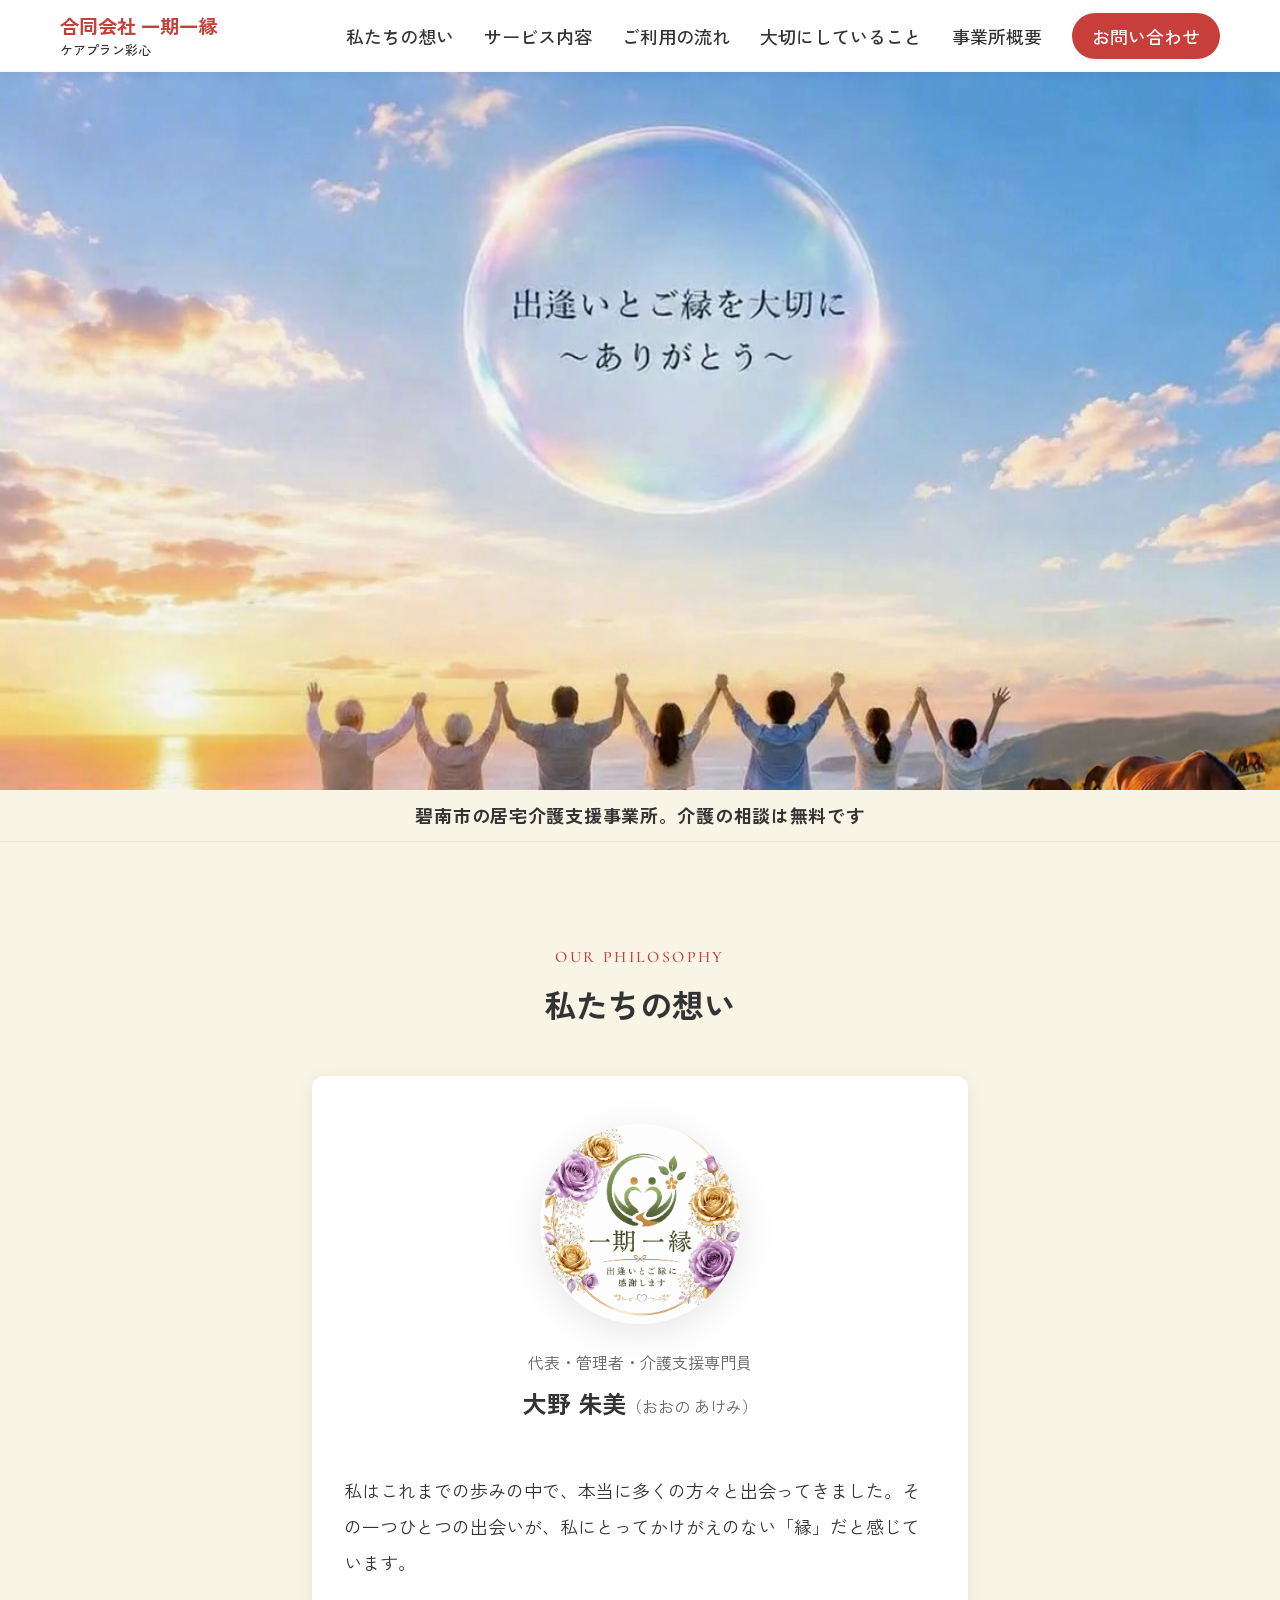
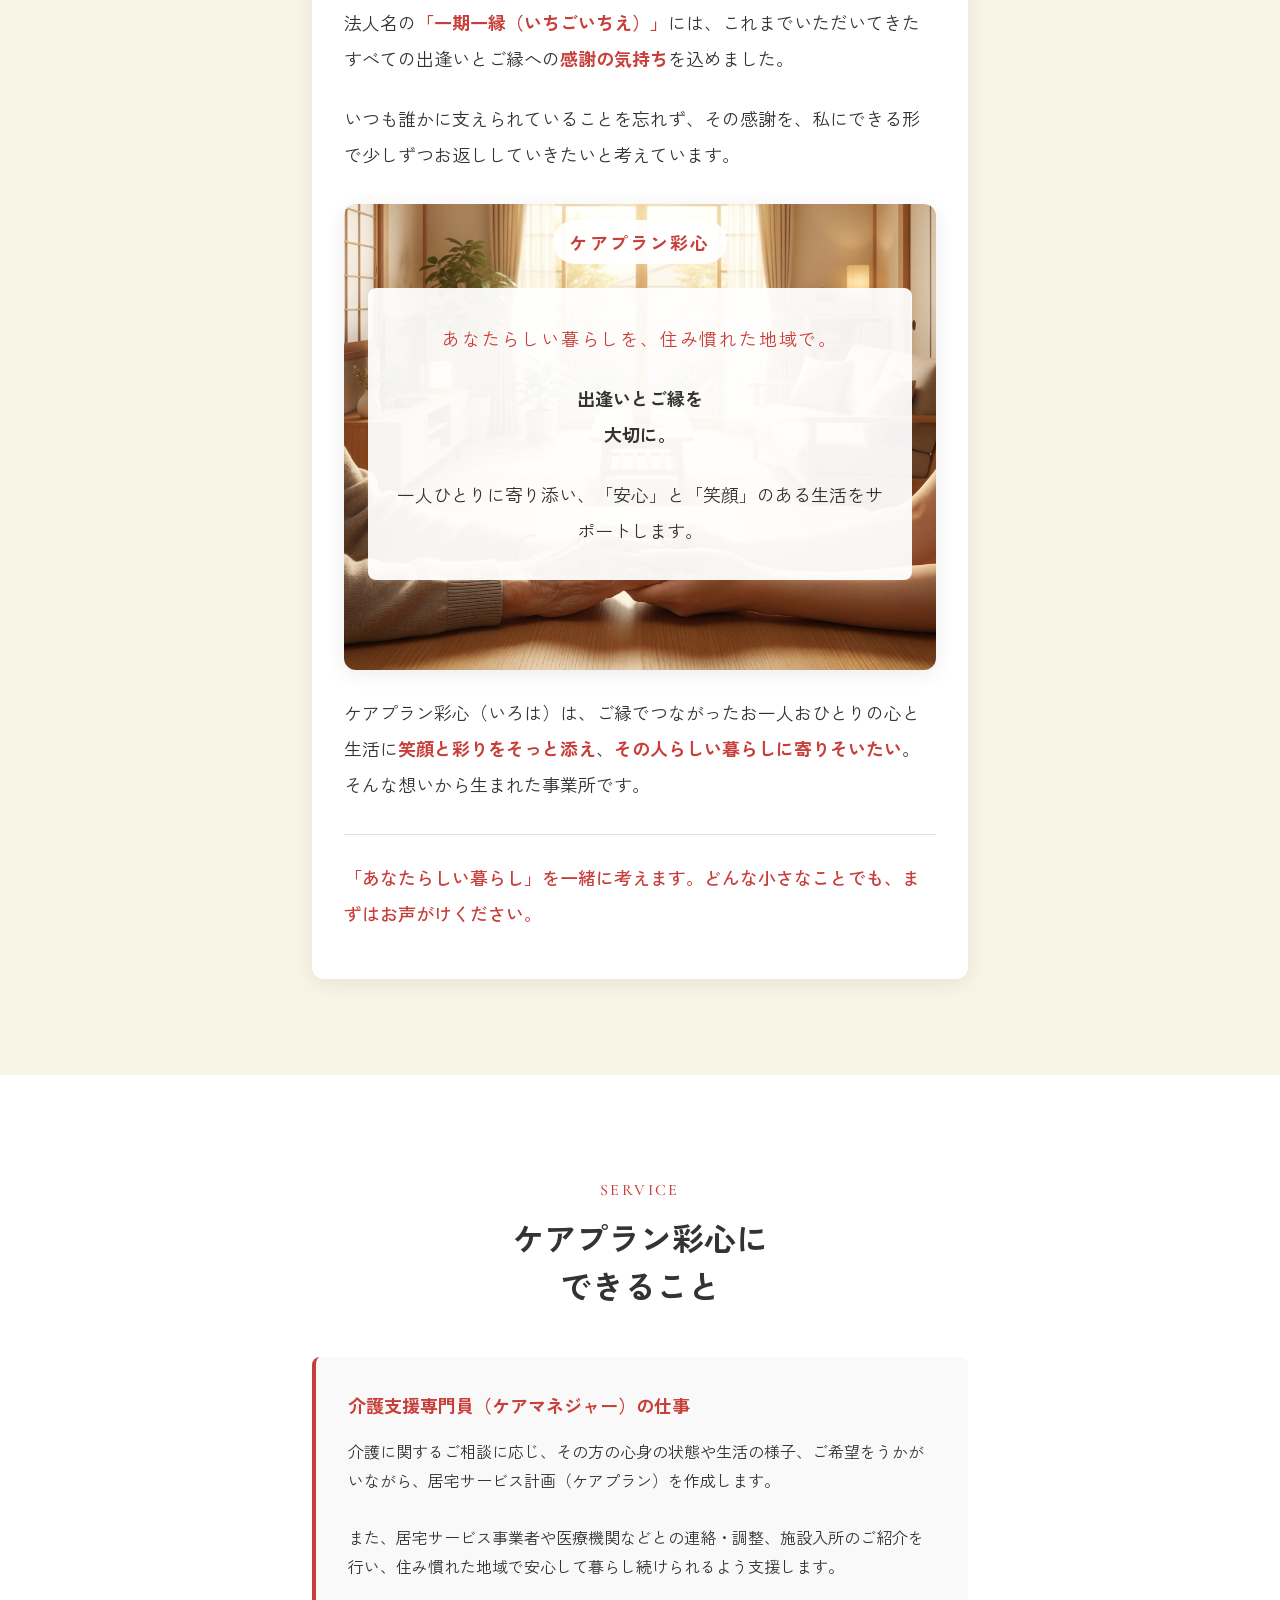
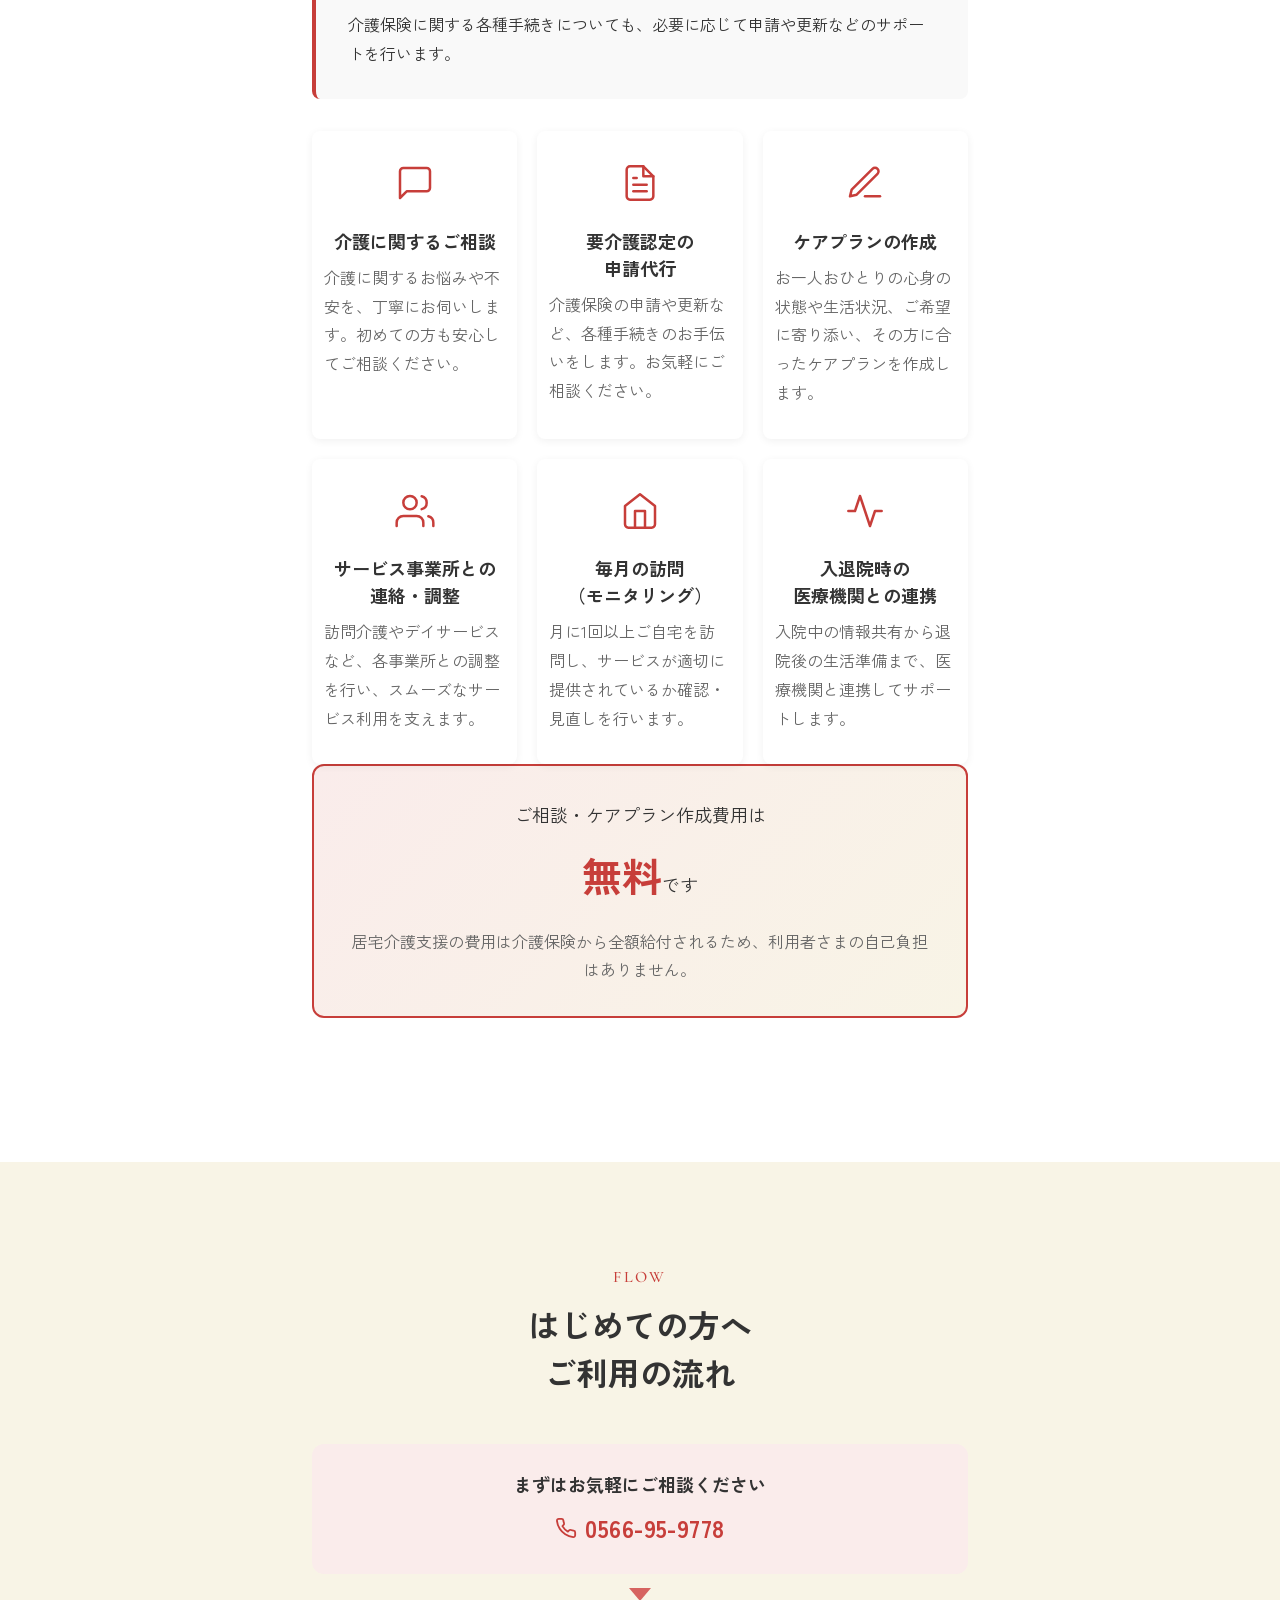
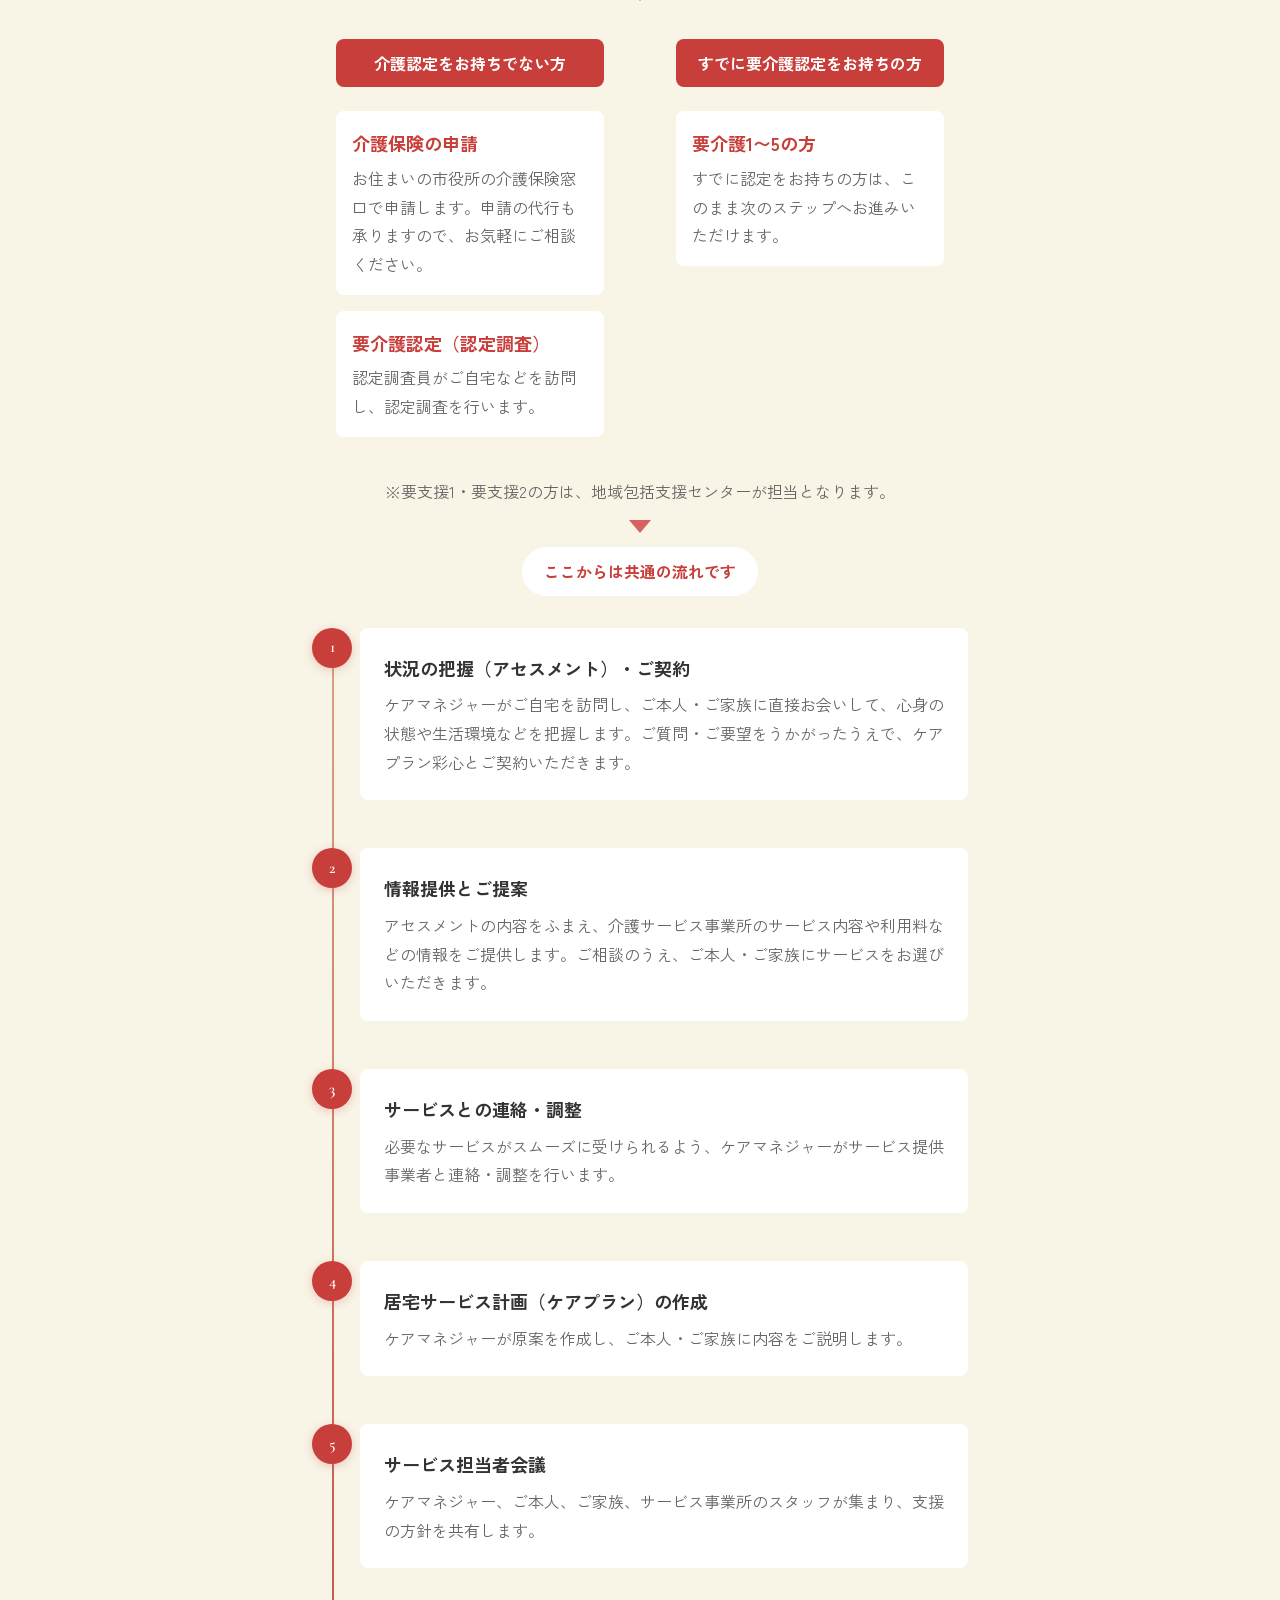
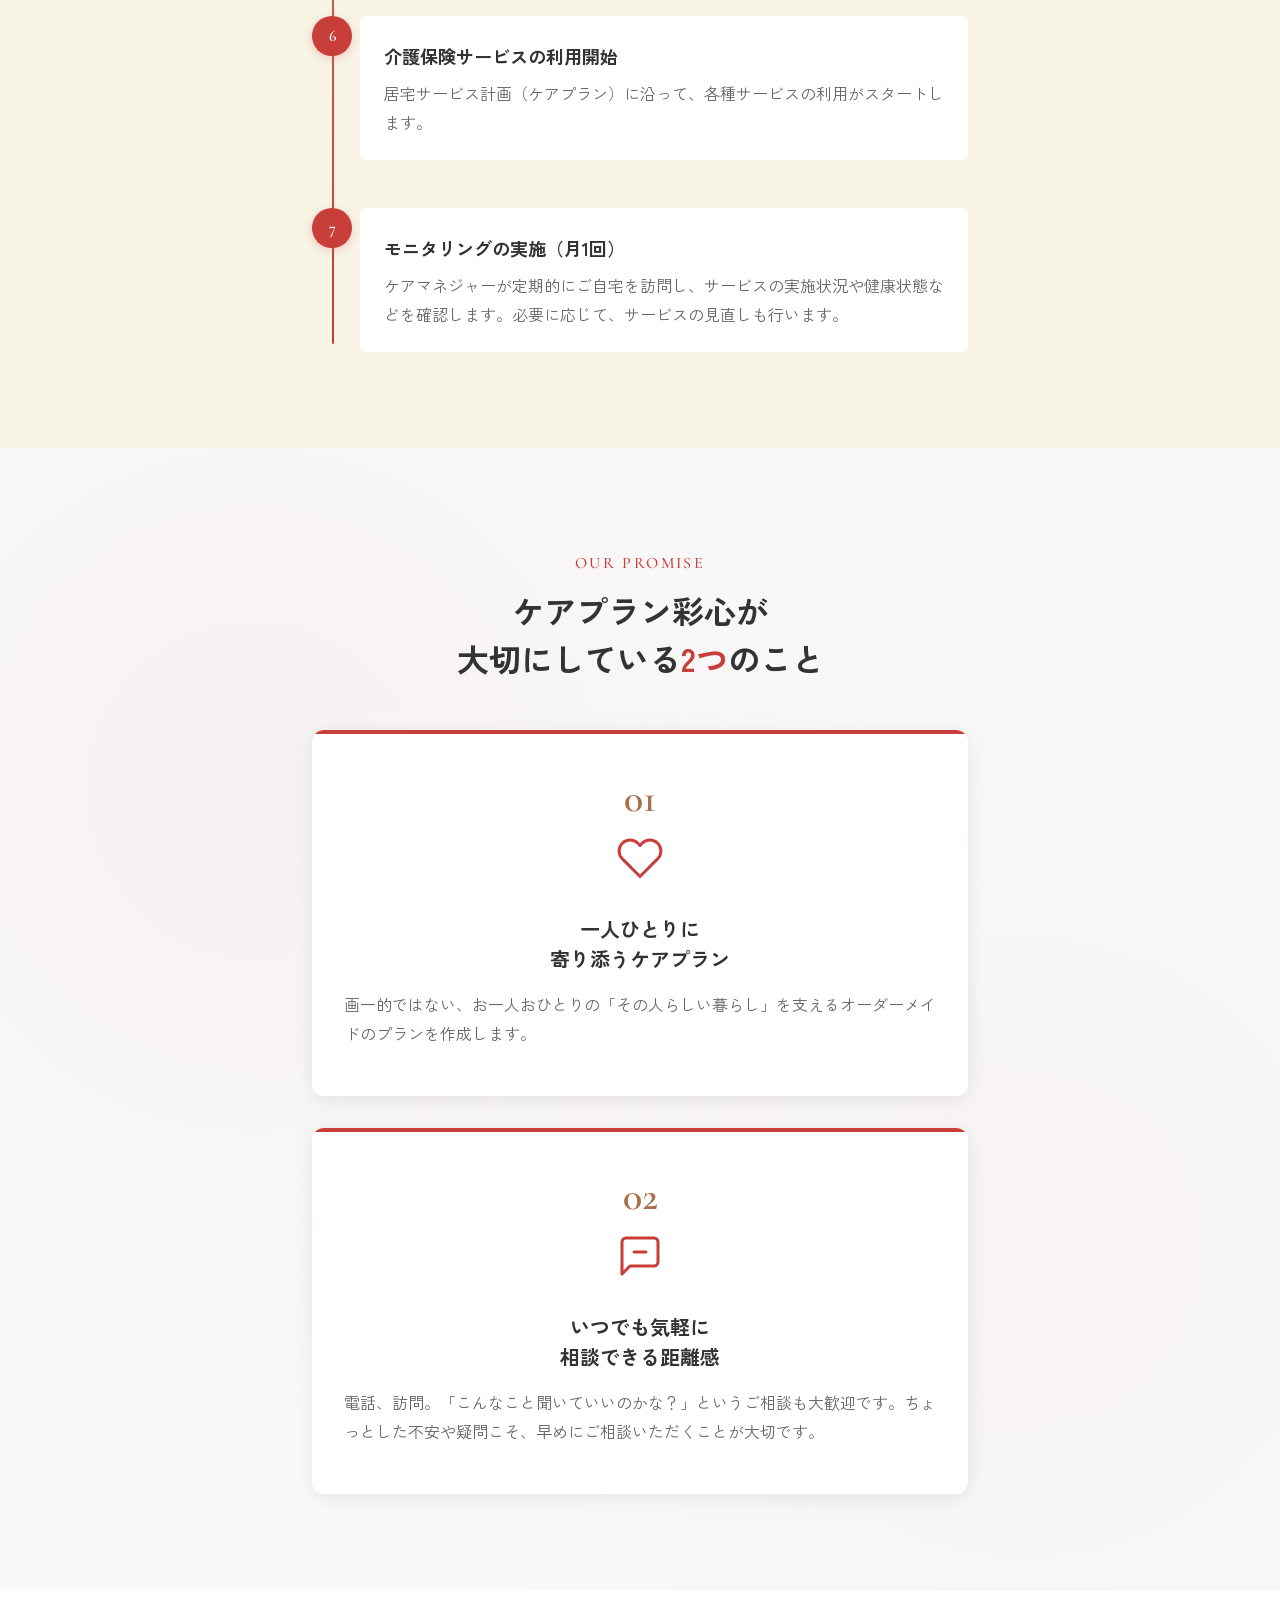
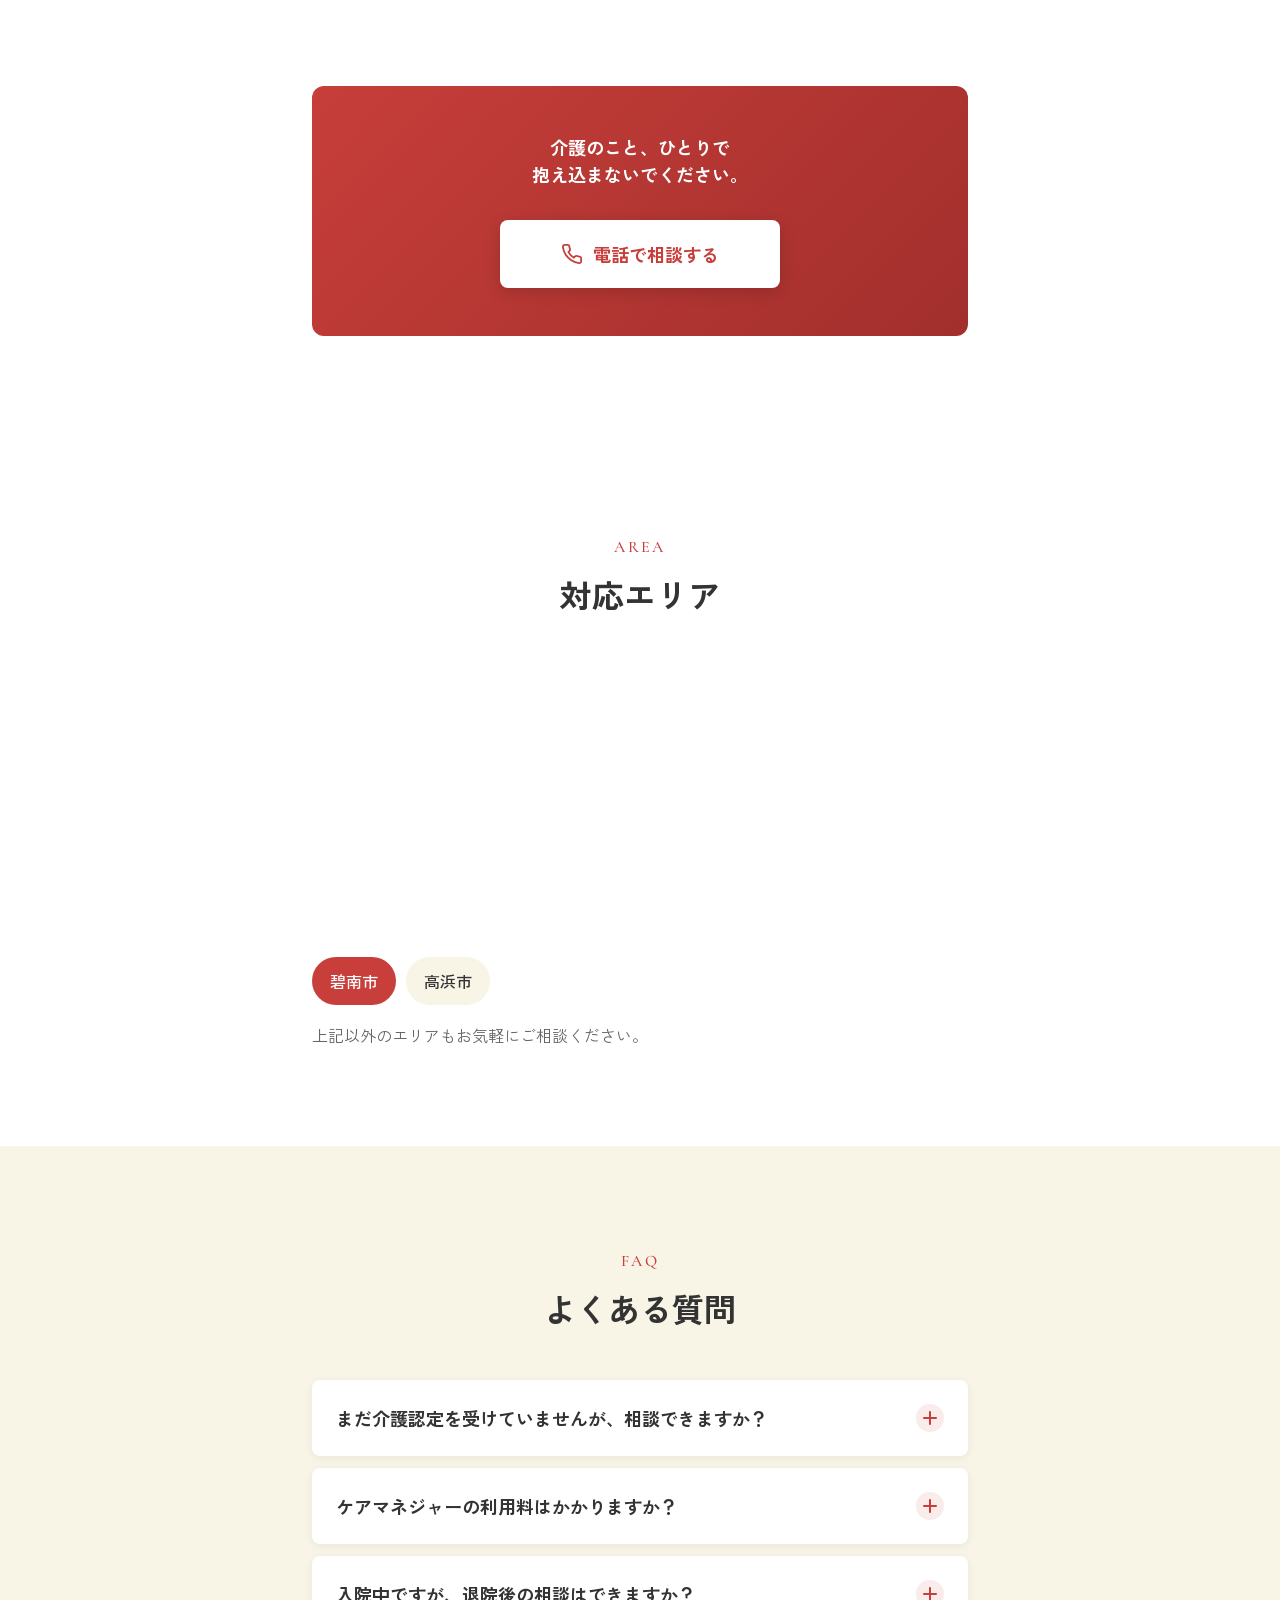
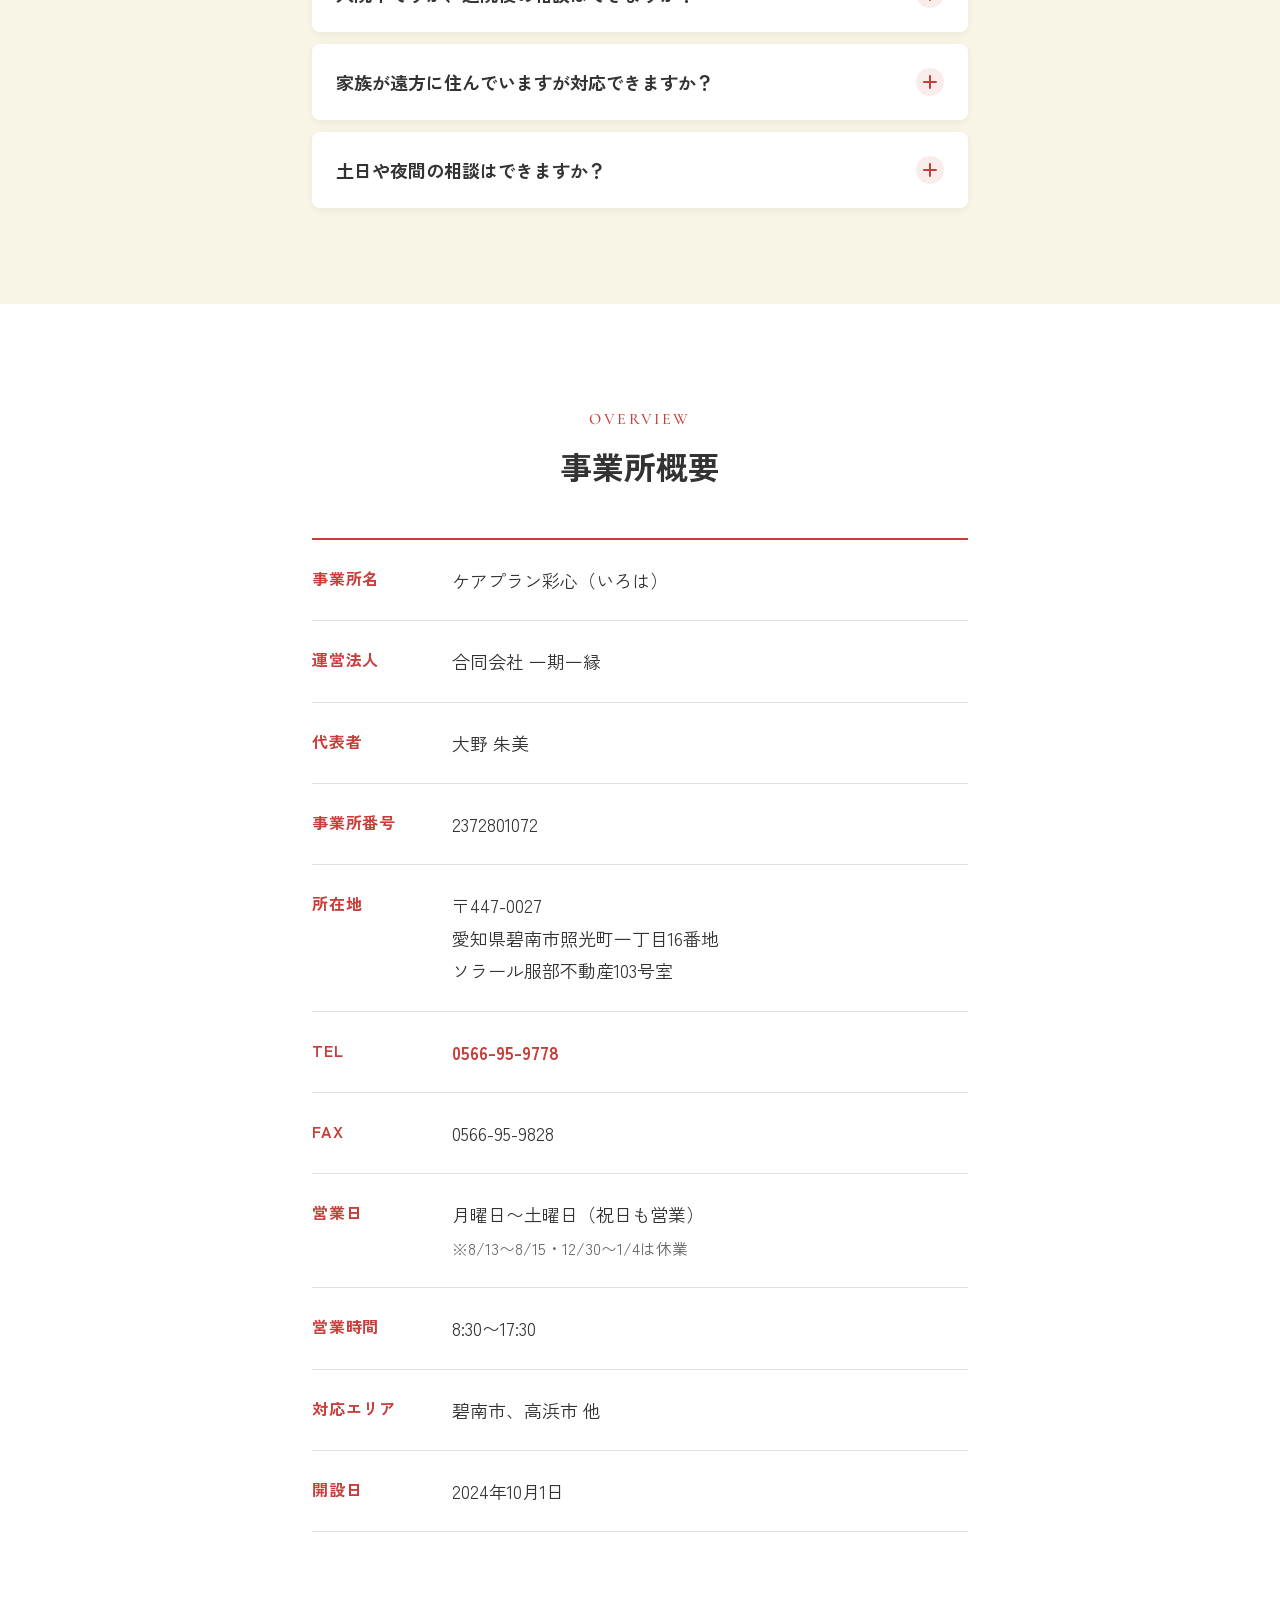
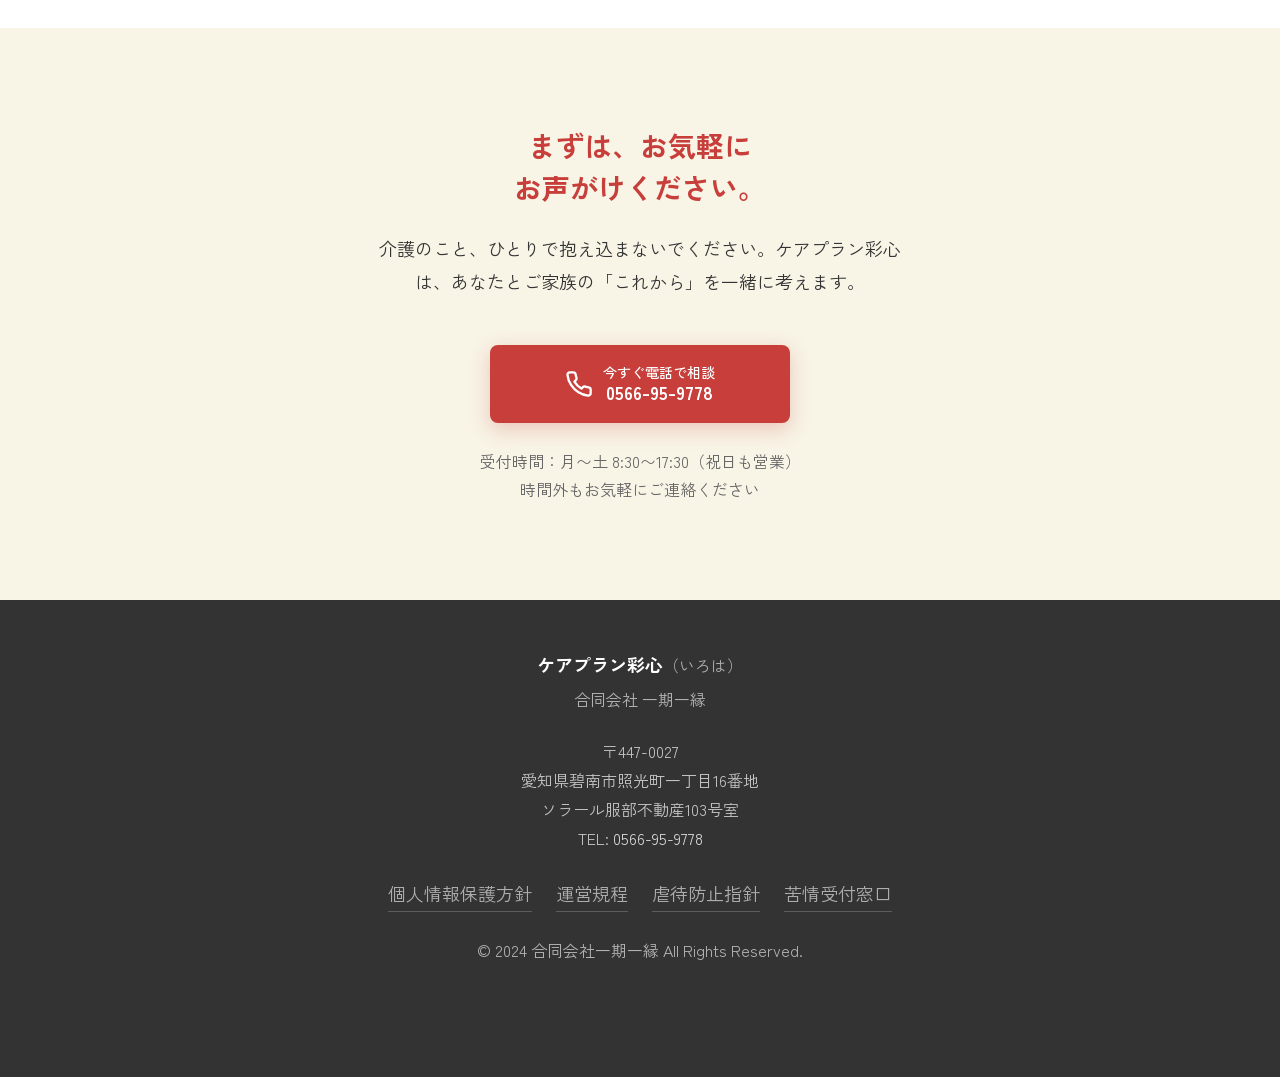
==== commit 53a85abe: "連絡セクションの電話ボタンの小文字を白100%に（コントラスト床） Co-Authored-By: Claude Fable 5.1 <noreply@anthropic.com> Claude-Se" ====
--- a/index.html
+++ b/index.html
@@ -15,7 +15,7 @@
   <link href="https://fonts.googleapis.com/css2?family=Zen+Kaku+Gothic+New:wght@400;500;700&family=Cormorant+Garamond:wght@400;500;600&display=swap" rel="stylesheet">
   <link rel="stylesheet" href="style.css?v=20260723e">
   <!-- 金継ぎ 追補スタイル（2026-09-13・読める床と文字段の統一。文言・構成は不変） -->
-  <link rel="stylesheet" href="kintsugi-repair.css?v=20260913-4">
+  <link rel="stylesheet" href="kintsugi-repair.css?v=20260913-5">
 
   <!-- 構造化データ -->
   <script type="application/ld+json">
--- a/kintsugi-repair.css
+++ b/kintsugi-repair.css
@@ -95,7 +95,7 @@
 }
 .section-contact .btn-white:hover { background: #B4322E; }
 .section-contact .btn-tel-text { align-items: center; }
-.section-contact .btn-tel-text small { color: rgba(255, 255, 255, 0.9); }
+.section-contact .btn-tel-text small { color: #FFFFFF; }
 /* 中間CTA（紅の箱）: 白い電話ボタン1つを中央に */
 .mid-cta-buttons { align-items: center; justify-content: center; }
 .mid-cta-buttons .btn-primary { min-width: 280px; }
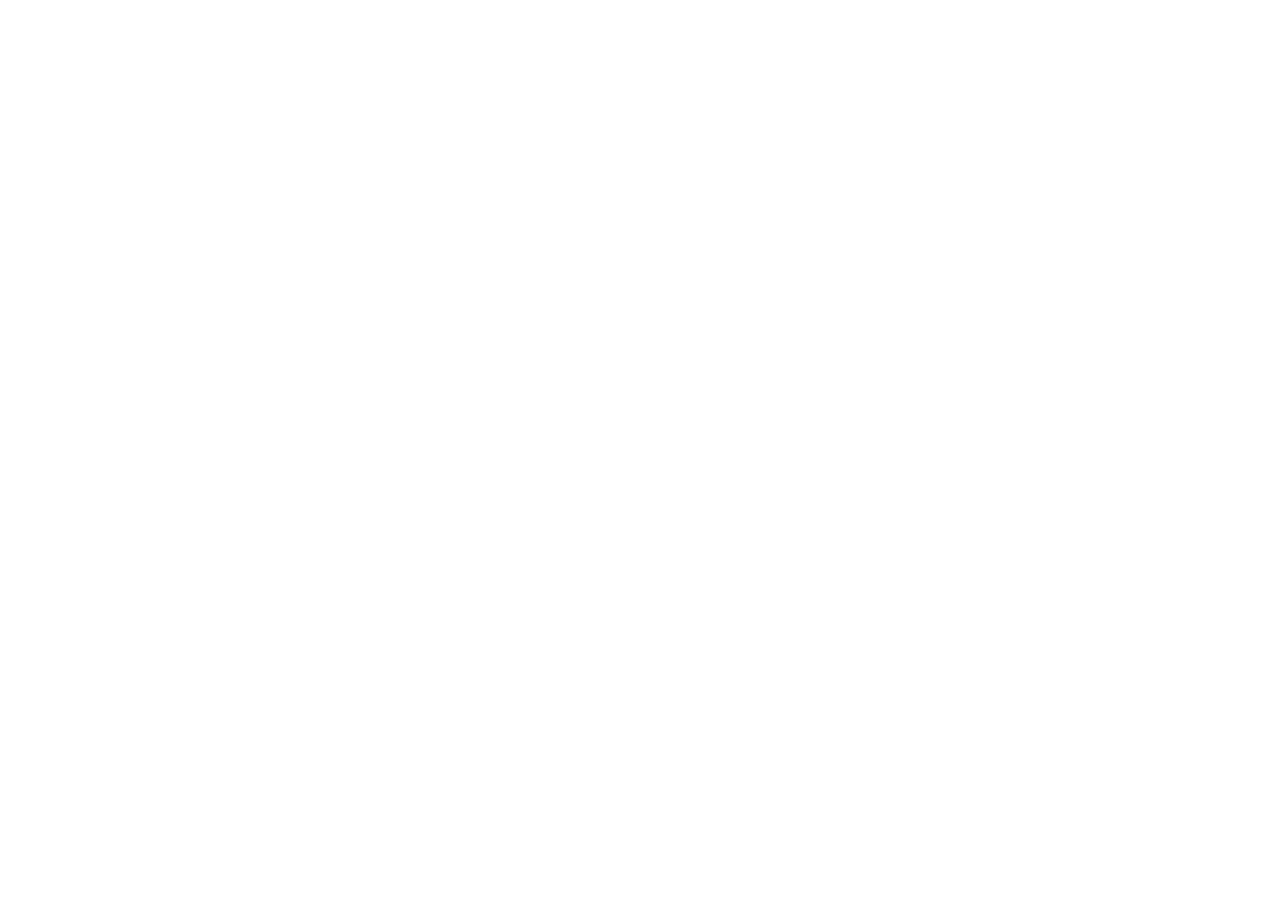
==== commit 3a07fe8a: "Cloudflare Pages（careplan-iroha.pages.dev）へ移転: 全ページを新しい場所へ自動転送 Co-Authored-By: Claude Fable 5.1 <nor" ====
--- a/index.html
+++ b/index.html
@@ -1,574 +1,19 @@
 <!DOCTYPE html>
 <html lang="ja">
 <head>
-  <meta charset="UTF-8">
-  <meta name="viewport" content="width=device-width, initial-scale=1.0, viewport-fit=cover">
-  <meta name="theme-color" content="#C73E3A">
-  <title>合同会社 一期一縁 | 居宅介護支援事業所 ケアプラン彩心（いろは）</title>
-  <meta name="description" content="愛知県碧南市の居宅介護支援事業所ケアプラン彩心（いろは）。ケアプラン作成無料。碧南市・高浜市を中心に、介護に関するご相談を承ります。お気軽にお電話でお問い合わせください。">
-  <meta property="og:title" content="合同会社 一期一縁 | 居宅介護支援事業所 ケアプラン彩心（いろは）">
-  <meta property="og:description" content="愛知県碧南市の居宅介護支援事業所。ケアプラン作成無料。介護のご相談はお気軽にどうぞ。">
-  <meta property="og:type" content="website">
-  <meta property="og:locale" content="ja_JP">
-  <link rel="preconnect" href="https://fonts.googleapis.com">
-  <link rel="preconnect" href="https://fonts.gstatic.com" crossorigin>
-  <link href="https://fonts.googleapis.com/css2?family=Zen+Kaku+Gothic+New:wght@400;500;700&family=Cormorant+Garamond:wght@400;500;600&display=swap" rel="stylesheet">
-  <link rel="stylesheet" href="style.css?v=20260723e">
-  <!-- 金継ぎ 追補スタイル（2026-09-13・読める床と文字段の統一。文言・構成は不変） -->
-  <link rel="stylesheet" href="kintsugi-repair.css?v=20260913-5">
-
-  <!-- 構造化データ -->
-  <script type="application/ld+json">
-  {
-    "@context": "https://schema.org",
-    "@type": "LocalBusiness",
-    "name": "居宅介護支援事業所 ケアプラン彩心",
-    "description": "愛知県碧南市の居宅介護支援事業所。ケアプラン作成無料。",
-    "address": {
-      "@type": "PostalAddress",
-      "streetAddress": "照光町一丁目16番地 ソラール服部不動産103号室",
-      "addressLocality": "碧南市",
-      "addressRegion": "愛知県",
-      "postalCode": "447-0027",
-      "addressCountry": "JP"
-    },
-    "telephone": "0566-95-9778",
-    "openingHours": "Mo-Sa 08:30-17:30"
-  }
-  </script>
+<meta charset="UTF-8">
+<meta name="viewport" content="width=device-width, initial-scale=1.0">
+<meta http-equiv="refresh" content="0; url=https://careplan-iroha.pages.dev/">
+<link rel="canonical" href="https://careplan-iroha.pages.dev/">
+<meta name="robots" content="noindex">
+<title>移転しました｜ケアプラン彩心</title>
+<style>body{font-family:-apple-system,"Hiragino Sans",sans-serif;background:#fff;color:#333;margin:0;min-height:100vh;display:flex;align-items:center;justify-content:center;text-align:center;padding:24px}a{color:#c41e3a;font-weight:700;font-size:1.1rem}</style>
 </head>
-
 <body>
-  <!-- ========== ヘッダー（1518版） ========== -->
-  <header class="header" id="header">
-    <div class="header-inner">
-      <h1 class="logo">合同会社 一期一縁<span class="sub-logo">ケアプラン彩心</span></h1>
-      <button class="menu-toggle" id="menu-toggle" aria-label="メニューを開く">
-        <span></span>
-        <span></span>
-        <span></span>
-      </button>
-      <nav class="nav" id="nav">
-        <ul>
-          <li><a href="#thought">私たちの想い</a></li>
-          <li><a href="#service">サービス内容</a></li>
-          <li><a href="#flow">ご利用の流れ</a></li>
-          <li><a href="#strength">大切にしていること</a></li>
-          <li><a href="#overview">事業所概要</a></li>
-          <li><a href="#contact" class="btn-nav">お問い合わせ</a></li>
-        </ul>
-      </nav>
-    </div>
-  </header>
-
-  <main>
-    <!-- ========== 1. ファーストビュー（1518版） ========== -->
-    <section class="hero" id="hero">
-      <div class="hero-bg">
-        <video class="hero-video" autoplay muted loop playsinline preload="auto" poster="./assets/images/hero-sunset.jpg?v=20260723e" aria-hidden="true">
-          <source src="./assets/videos/hero-loop.mp4?v=20260723e" type="video/mp4">
-        </video>
-      </div>
-      <div class="hero-content">
-        <p class="hero-sub">あなたらしい暮らしを、住み慣れた地域で。</p>
-        <h2 class="hero-title">出逢いとご縁を<br>大切に。</h2>
-        <div class="hero-desc">
-          <p>一人ひとりに寄り添い、「安心」と「笑顔」のある生活をサポートします。</p>
-        </div>
-      </div>
-    </section>
-    <p class="hero-tagline">碧南市の居宅介護支援事業所。介護の相談は無料です</p>
-
-    <!-- ========== 2. 私たちの想い ========== -->
-    <section class="section section-thought" id="thought">
-      <div class="container">
-        <div class="section-label fade-in-up">
-          <span class="section-label-en">Our Philosophy</span>
-        </div>
-        <h2 class="section-title fade-in-up">私たちの想い</h2>
-
-        <div class="thought-card fade-in-up">
-          <div class="thought-photo">
-            <div class="thought-img-wrap">
-              <img src="./assets/images/logo-ichigoichie.png" alt="合同会社一期一縁 ロゴ｜出逢いとご縁に感謝します" class="thought-img" width="320" height="320" loading="lazy">
-            </div>
-            <div class="thought-name">
-              <span class="thought-name-title">代表・管理者・介護支援専門員</span>
-              <span class="thought-name-main">大野 朱美<small>（おおの あけみ）</small></span>
-            </div>
-          </div>
-
-          <div class="thought-message">
-            <div class="thought-quote">
-              <p>
-                私はこれまでの歩みの中で、本当に多くの方々と出会ってきました。その一つひとつの出会いが、私にとってかけがえのない「縁」だと感じています。
-              </p>
-              <p>
-                法人名の<strong>「一期一縁（いちごいちえ）」</strong>には、これまでいただいてきたすべての出逢いとご縁への<strong>感謝の気持ち</strong>を込めました。
-              </p>
-              <p>
-                いつも誰かに支えられていることを忘れず、その感謝を、私にできる形で少しずつお返ししていきたいと考えています。
-              </p>
-              <div class="thought-photo-banner">
-                <img src="./assets/images/hero.png" alt="住み慣れたご自宅で、手を取り合って寄り添う様子" width="1024" height="1024" loading="lazy" class="thought-banner-img">
-                <div class="thought-banner-body">
-                  <p class="thought-banner-label">ケアプラン彩心</p>
-                  <div class="thought-banner-card">
-                    <p class="thought-banner-sub">あなたらしい暮らしを、住み慣れた地域で。</p>
-                    <p class="thought-banner-title">出逢いとご縁を<br>大切に。</p>
-                    <p class="thought-banner-desc">一人ひとりに寄り添い、「安心」と「笑顔」のある生活をサポートします。</p>
-                  </div>
-                </div>
-              </div>
-              <p>
-                ケアプラン彩心（いろは）は、ご縁でつながったお一人おひとりの心と生活に<strong>笑顔と彩りをそっと添え</strong>、<strong>その人らしい暮らしに寄りそいたい</strong>。そんな想いから生まれた事業所です。
-              </p>
-              <p class="thought-closing">
-                「あなたらしい暮らし」を一緒に考えます。どんな小さなことでも、まずはお声がけください。
-              </p>
-            </div>
-          </div>
-        </div>
-
-      </div>
-    </section>
-
-    <!-- ========== 3. サービス内容 ========== -->
-    <section class="section section-service" id="service">
-      <div class="container">
-        <div class="section-label fade-in-up">
-          <span class="section-label-en">Service</span>
-        </div>
-        <h2 class="section-title fade-in-up">ケアプラン彩心に<br>できること</h2>
-
-        <div class="service-intro fade-in-up">
-          <h3 class="service-intro-title">介護支援専門員（ケアマネジャー）の仕事</h3>
-          <p class="service-intro-text">介護に関するご相談に応じ、その方の心身の状態や生活の様子、ご希望をうかがいながら、居宅サービス計画（ケアプラン）を作成します。<br><br>また、居宅サービス事業者や医療機関などとの連絡・調整、施設入所のご紹介を行い、住み慣れた地域で安心して暮らし続けられるよう支援します。<br><br>介護保険に関する各種手続きについても、必要に応じて申請や更新などのサポートを行います。</p>
-        </div>
-
-        <div class="service-grid">
-          <div class="service-card fade-in-up">
-            <div class="service-icon">
-              <svg width="40" height="40" viewBox="0 0 24 24" fill="none" stroke="var(--color-accent)" stroke-width="1.5" stroke-linecap="round" stroke-linejoin="round"><path d="M21 15a2 2 0 01-2 2H7l-4 4V5a2 2 0 012-2h14a2 2 0 012 2z"/></svg>
-            </div>
-            <h3 class="service-card-title">介護に関するご相談</h3>
-            <p class="service-card-text">介護に関するお悩みや不安を、丁寧にお伺いします。初めての方も安心してご相談ください。</p>
-          </div>
-
-          <div class="service-card fade-in-up">
-            <div class="service-icon">
-              <svg width="40" height="40" viewBox="0 0 24 24" fill="none" stroke="var(--color-accent)" stroke-width="1.5" stroke-linecap="round" stroke-linejoin="round"><path d="M14 2H6a2 2 0 00-2 2v16a2 2 0 002 2h12a2 2 0 002-2V8z"/><polyline points="14 2 14 8 20 8"/><line x1="16" y1="13" x2="8" y2="13"/><line x1="16" y1="17" x2="8" y2="17"/><polyline points="10 9 9 9 8 9"/></svg>
-            </div>
-            <h3 class="service-card-title">要介護認定の<br>申請代行</h3>
-            <p class="service-card-text">介護保険の申請や更新など、各種手続きのお手伝いをします。お気軽にご相談ください。</p>
-          </div>
-
-          <div class="service-card fade-in-up">
-            <div class="service-icon">
-              <svg width="40" height="40" viewBox="0 0 24 24" fill="none" stroke="var(--color-accent)" stroke-width="1.5" stroke-linecap="round" stroke-linejoin="round"><path d="M12 20h9"/><path d="M16.5 3.5a2.121 2.121 0 013 3L7 19l-4 1 1-4L16.5 3.5z"/></svg>
-            </div>
-            <h3 class="service-card-title">ケアプランの作成</h3>
-            <p class="service-card-text">お一人おひとりの心身の状態や生活状況、ご希望に寄り添い、その方に合ったケアプランを作成します。</p>
-          </div>
-
-          <div class="service-card fade-in-up">
-            <div class="service-icon">
-              <svg width="40" height="40" viewBox="0 0 24 24" fill="none" stroke="var(--color-accent)" stroke-width="1.5" stroke-linecap="round" stroke-linejoin="round"><path d="M17 21v-2a4 4 0 00-4-4H5a4 4 0 00-4 4v2"/><circle cx="9" cy="7" r="4"/><path d="M23 21v-2a4 4 0 00-3-3.87"/><path d="M16 3.13a4 4 0 010 7.75"/></svg>
-            </div>
-            <h3 class="service-card-title">サービス事業所との<br>連絡・調整</h3>
-            <p class="service-card-text">訪問介護やデイサービスなど、各事業所との調整を行い、スムーズなサービス利用を支えます。</p>
-          </div>
-
-          <div class="service-card fade-in-up">
-            <div class="service-icon">
-              <svg width="40" height="40" viewBox="0 0 24 24" fill="none" stroke="var(--color-accent)" stroke-width="1.5" stroke-linecap="round" stroke-linejoin="round"><path d="M3 9l9-7 9 7v11a2 2 0 01-2 2H5a2 2 0 01-2-2z"/><polyline points="9 22 9 12 15 12 15 22"/></svg>
-            </div>
-            <h3 class="service-card-title">毎月の訪問<br>（モニタリング）</h3>
-            <p class="service-card-text">月に1回以上ご自宅を訪問し、サービスが適切に提供されているか確認・見直しを行います。</p>
-          </div>
-
-          <div class="service-card fade-in-up">
-            <div class="service-icon">
-              <svg width="40" height="40" viewBox="0 0 24 24" fill="none" stroke="var(--color-accent)" stroke-width="1.5" stroke-linecap="round" stroke-linejoin="round"><path d="M22 12h-4l-3 9L9 3l-3 9H2"/></svg>
-            </div>
-            <h3 class="service-card-title">入退院時の<br>医療機関との連携</h3>
-            <p class="service-card-text">入院中の情報共有から退院後の生活準備まで、医療機関と連携してサポートします。</p>
-          </div>
-        </div>
-
-        <div class="free-banner fade-in-up">
-          <p class="free-banner-main">ご相談・ケアプラン作成費用は</p>
-          <p class="free-banner-price"><span>無料</span>です</p>
-          <p class="free-banner-note">
-            居宅介護支援の費用は介護保険から全額給付されるため、利用者さまの自己負担はありません。
-          </p>
-        </div>
-      </div>
-    </section>
-
-    <!-- ========== 4. ご利用の流れ ========== -->
-    <section class="section section-flow" id="flow">
-      <div class="container">
-        <div class="section-label fade-in-up">
-          <span class="section-label-en">Flow</span>
-        </div>
-        <h2 class="section-title fade-in-up">はじめての方へ<br>ご利用の流れ</h2>
-
-        <!-- スタート：まずは相談 -->
-        <div class="flow-start fade-in-up">
-          <p class="flow-start-label">まずはお気軽にご相談ください</p>
-          <a href="tel:0566-95-9778" class="flow-start-tel">
-            <svg viewBox="0 0 24 24" fill="none" stroke="currentColor" stroke-width="2" stroke-linecap="round" stroke-linejoin="round"><path d="M22 16.92v3a2 2 0 01-2.18 2 19.79 19.79 0 01-8.63-3.07 19.5 19.5 0 01-6-6 19.79 19.79 0 01-3.07-8.67A2 2 0 014.11 2h3a2 2 0 012 1.72c.127.96.361 1.903.7 2.81a2 2 0 01-.45 2.11L8.09 9.91a16 16 0 006 6l1.27-1.27a2 2 0 012.11-.45c.907.339 1.85.573 2.81.7A2 2 0 0122 16.92z"/></svg>
-            0566-95-9778
-          </a>
-        </div>
-
-        <div class="flow-arrow" aria-hidden="true"></div>
-
-        <!-- 分岐：介護認定の有無 -->
-        <div class="flow-branch">
-          <div class="flow-branch-col fade-in-up">
-            <div class="flow-branch-head">介護認定をお持ちでない方</div>
-            <div class="flow-branch-steps">
-              <div class="flow-mini">
-                <h4>介護保険の申請</h4>
-                <p>お住まいの市役所の介護保険窓口で申請します。申請の代行も承りますので、お気軽にご相談ください。</p>
-              </div>
-              <div class="flow-mini">
-                <h4>要介護認定（認定調査）</h4>
-                <p>認定調査員がご自宅などを訪問し、認定調査を行います。</p>
-              </div>
-            </div>
-          </div>
-
-          <div class="flow-branch-col fade-in-up">
-            <div class="flow-branch-head">すでに要介護認定をお持ちの方</div>
-            <div class="flow-branch-steps">
-              <div class="flow-mini">
-                <h4>要介護1〜5の方</h4>
-                <p>すでに認定をお持ちの方は、このまま次のステップへお進みいただけます。</p>
-              </div>
-            </div>
-          </div>
-        </div>
-
-        <p class="flow-note fade-in-up">※要支援1・要支援2の方は、地域包括支援センターが担当となります。</p>
-
-        <div class="flow-arrow" aria-hidden="true"></div>
-
-        <div class="flow-merge fade-in-up">ここからは共通の流れです</div>
-
-        <!-- 共通の流れ -->
-        <div class="timeline">
-          <div class="timeline-item fade-in-up">
-            <div class="timeline-number">1</div>
-            <div class="timeline-body">
-              <h3 class="timeline-title">状況の把握（アセスメント）・ご契約</h3>
-              <p>ケアマネジャーがご自宅を訪問し、ご本人・ご家族に直接お会いして、心身の状態や生活環境などを把握します。ご質問・ご要望をうかがったうえで、ケアプラン彩心とご契約いただきます。</p>
-            </div>
-          </div>
-          <div class="timeline-item fade-in-up">
-            <div class="timeline-number">2</div>
-            <div class="timeline-body">
-              <h3 class="timeline-title">情報提供とご提案</h3>
-              <p>アセスメントの内容をふまえ、介護サービス事業所のサービス内容や利用料などの情報をご提供します。ご相談のうえ、ご本人・ご家族にサービスをお選びいただきます。</p>
-            </div>
-          </div>
-          <div class="timeline-item fade-in-up">
-            <div class="timeline-number">3</div>
-            <div class="timeline-body">
-              <h3 class="timeline-title">サービスとの連絡・調整</h3>
-              <p>必要なサービスがスムーズに受けられるよう、ケアマネジャーがサービス提供事業者と連絡・調整を行います。</p>
-            </div>
-          </div>
-          <div class="timeline-item fade-in-up">
-            <div class="timeline-number">4</div>
-            <div class="timeline-body">
-              <h3 class="timeline-title">居宅サービス計画（ケアプラン）の作成</h3>
-              <p>ケアマネジャーが原案を作成し、ご本人・ご家族に内容をご説明します。</p>
-            </div>
-          </div>
-          <div class="timeline-item fade-in-up">
-            <div class="timeline-number">5</div>
-            <div class="timeline-body">
-              <h3 class="timeline-title">サービス担当者会議</h3>
-              <p>ケアマネジャー、ご本人、ご家族、サービス事業所のスタッフが集まり、支援の方針を共有します。</p>
-            </div>
-          </div>
-          <div class="timeline-item fade-in-up">
-            <div class="timeline-number">6</div>
-            <div class="timeline-body">
-              <h3 class="timeline-title">介護保険サービスの利用開始</h3>
-              <p>居宅サービス計画（ケアプラン）に沿って、各種サービスの利用がスタートします。</p>
-            </div>
-          </div>
-          <div class="timeline-item fade-in-up">
-            <div class="timeline-number">7</div>
-            <div class="timeline-body">
-              <h3 class="timeline-title">モニタリングの実施（月1回）</h3>
-              <p>ケアマネジャーが定期的にご自宅を訪問し、サービスの実施状況や健康状態などを確認します。必要に応じて、サービスの見直しも行います。</p>
-            </div>
-          </div>
-        </div>
-      </div>
-    </section>
-
-    <!-- ========== 5. 選ばれる理由 ========== -->
-    <section class="section section-strength" id="strength">
-      <div class="container">
-        <div class="section-label fade-in-up">
-          <span class="section-label-en">Our Promise</span>
-        </div>
-        <h2 class="section-title fade-in-up">ケアプラン彩心が<br>大切にしている<span class="text-accent">2つ</span>のこと</h2>
-
-        <div class="strength-list">
-          <div class="strength-card fade-in-up">
-            <div class="strength-num">01</div>
-            <div class="strength-icon-wrap">
-              <svg width="48" height="48" viewBox="0 0 24 24" fill="none" stroke="var(--color-accent)" stroke-width="1.5" stroke-linecap="round" stroke-linejoin="round"><path d="M20.84 4.61a5.5 5.5 0 00-7.78 0L12 5.67l-1.06-1.06a5.5 5.5 0 00-7.78 7.78l1.06 1.06L12 21.23l7.78-7.78 1.06-1.06a5.5 5.5 0 000-7.78z"/></svg>
-            </div>
-            <h3 class="strength-title">一人ひとりに<br>寄り添うケアプラン</h3>
-            <p class="strength-text">画一的ではない、お一人おひとりの「その人らしい暮らし」を支えるオーダーメイドのプランを作成します。</p>
-          </div>
-
-          <div class="strength-card fade-in-up">
-            <div class="strength-num">02</div>
-            <div class="strength-icon-wrap">
-              <svg width="48" height="48" viewBox="0 0 24 24" fill="none" stroke="var(--color-accent)" stroke-width="1.5" stroke-linecap="round" stroke-linejoin="round"><path d="M21 15a2 2 0 01-2 2H7l-4 4V5a2 2 0 012-2h14a2 2 0 012 2z"/><line x1="9" y1="10" x2="15" y2="10"/></svg>
-            </div>
-            <h3 class="strength-title">いつでも気軽に<br>相談できる距離感</h3>
-            <p class="strength-text">電話、訪問。「こんなこと聞いていいのかな？」というご相談も大歓迎です。ちょっとした不安や疑問こそ、早めにご相談いただくことが大切です。</p>
-          </div>
-        </div>
-      </div>
-    </section>
-
-    <!-- ========== 中間CTA ========== -->
-    <section class="section section-mid-cta">
-      <div class="container">
-        <div class="mid-cta-box fade-in-up">
-          <p class="mid-cta-text">介護のこと、ひとりで<br>抱え込まないでください。</p>
-          <div class="mid-cta-buttons">
-            <a href="tel:0566-95-9778" class="btn btn-primary btn-lg">
-              <svg width="22" height="22" viewBox="0 0 24 24" fill="none" stroke="currentColor" stroke-width="2" stroke-linecap="round" stroke-linejoin="round"><path d="M22 16.92v3a2 2 0 01-2.18 2 19.79 19.79 0 01-8.63-3.07 19.5 19.5 0 01-6-6 19.79 19.79 0 01-3.07-8.67A2 2 0 014.11 2h3a2 2 0 012 1.72c.127.96.361 1.903.7 2.81a2 2 0 01-.45 2.11L8.09 9.91a16 16 0 006 6l1.27-1.27a2 2 0 012.11-.45c.907.339 1.85.573 2.81.7A2 2 0 0122 16.92z"/></svg>
-              電話で相談する
-            </a>
-          </div>
-        </div>
-      </div>
-    </section>
-
-    <!-- ========== 6. 対応エリア ========== -->
-    <section class="section section-area" id="area">
-      <div class="container">
-        <div class="section-label fade-in-up">
-          <span class="section-label-en">Area</span>
-        </div>
-        <h2 class="section-title fade-in-up">対応エリア</h2>
-
-        <div class="area-content fade-in-up">
-          <div class="area-map">
-            <iframe
-              src="https://maps.google.com/maps?q=34.886421,137.017044&z=14&hl=ja&output=embed"
-              width="100%"
-              height="300"
-              style="border:0; border-radius: 12px;"
-              allowfullscreen=""
-              loading="lazy"
-              referrerpolicy="no-referrer-when-downgrade"
-              title="ケアプラン彩心の所在地">
-            </iframe>
-          </div>
-          <div class="area-list">
-            <div class="area-badge-group">
-              <span class="area-badge area-badge-primary">碧南市</span>
-              <span class="area-badge">高浜市</span>
-            </div>
-            <p class="area-note">上記以外のエリアもお気軽にご相談ください。</p>
-          </div>
-        </div>
-      </div>
-    </section>
-
-    <!-- ========== 7. よくある質問 ========== -->
-    <section class="section section-faq" id="faq">
-      <div class="container">
-        <div class="section-label fade-in-up">
-          <span class="section-label-en">FAQ</span>
-        </div>
-        <h2 class="section-title fade-in-up">よくある質問</h2>
-
-        <div class="faq-list">
-          <div class="faq-item fade-in-up">
-            <button class="faq-question" aria-expanded="false">
-              <span>まだ介護認定を受けていませんが、相談できますか？</span>
-              <span class="faq-icon" aria-hidden="true"></span>
-            </button>
-            <div class="faq-answer" aria-hidden="true">
-              <p>はい、もちろんです。認定申請の手続きからサポートいたします。「介護が必要かも？」と感じた段階で、お気軽にご連絡ください。</p>
-            </div>
-          </div>
-
-          <div class="faq-item fade-in-up">
-            <button class="faq-question" aria-expanded="false">
-              <span>ケアマネジャーの利用料はかかりますか？</span>
-              <span class="faq-icon" aria-hidden="true"></span>
-            </button>
-            <div class="faq-answer" aria-hidden="true">
-              <p>居宅介護支援の費用は介護保険から全額給付されるため、利用者さまの自己負担はありません。安心してご利用いただけます。</p>
-            </div>
-          </div>
-
-          <div class="faq-item fade-in-up">
-            <button class="faq-question" aria-expanded="false">
-              <span>入院中ですが、退院後の相談はできますか？</span>
-              <span class="faq-icon" aria-hidden="true"></span>
-            </button>
-            <div class="faq-answer" aria-hidden="true">
-              <p>入院中からご相談いただけます。退院前カンファレンスへの参加や、退院後の生活準備を一緒に進めてまいります。</p>
-            </div>
-          </div>
-
-          <div class="faq-item fade-in-up">
-            <button class="faq-question" aria-expanded="false">
-              <span>家族が遠方に住んでいますが対応できますか？</span>
-              <span class="faq-icon" aria-hidden="true"></span>
-            </button>
-            <div class="faq-answer" aria-hidden="true">
-              <p>はい、対応可能です。電話やLINEでの情報共有はもちろん、遠方のご家族との連携もしっかり行います。</p>
-            </div>
-          </div>
-
-          <div class="faq-item fade-in-up">
-            <button class="faq-question" aria-expanded="false">
-              <span>土日や夜間の相談はできますか？</span>
-              <span class="faq-icon" aria-hidden="true"></span>
-            </button>
-            <div class="faq-answer" aria-hidden="true">
-              <p>事前にご連絡いただければ、柔軟に対応いたします。お仕事帰りやお休みの日でもお気軽にご相談ください。</p>
-            </div>
-          </div>
-        </div>
-      </div>
-    </section>
-
-    <!-- ========== 8. 事業所概要 ========== -->
-    <section class="section section-overview" id="overview">
-      <div class="container">
-        <div class="section-label fade-in-up">
-          <span class="section-label-en">Overview</span>
-        </div>
-        <h2 class="section-title fade-in-up">事業所概要</h2>
-
-        <div class="overview-table-wrap fade-in-up">
-          <dl class="overview-dl">
-            <div class="overview-row">
-              <dt>事業所名</dt>
-              <dd>ケアプラン彩心（いろは）</dd>
-            </div>
-            <div class="overview-row">
-              <dt>運営法人</dt>
-              <dd>合同会社 一期一縁</dd>
-            </div>
-            <div class="overview-row">
-              <dt>代表者</dt>
-              <dd>大野 朱美</dd>
-            </div>
-            <div class="overview-row">
-              <dt>事業所番号</dt>
-              <dd>2372801072</dd>
-            </div>
-            <div class="overview-row">
-              <dt>所在地</dt>
-              <dd>〒447-0027<br>愛知県碧南市照光町一丁目16番地<br>ソラール服部不動産103号室</dd>
-            </div>
-            <div class="overview-row">
-              <dt>TEL</dt>
-              <dd><a href="tel:0566-95-9778">0566-95-9778</a></dd>
-            </div>
-            <div class="overview-row">
-              <dt>FAX</dt>
-              <dd>0566-95-9828</dd>
-            </div>
-            <div class="overview-row">
-              <dt>営業日</dt>
-              <dd>月曜日〜土曜日（祝日も営業）<br><small>※8/13〜8/15・12/30〜1/4は休業</small></dd>
-            </div>
-            <div class="overview-row">
-              <dt>営業時間</dt>
-              <dd>8:30〜17:30</dd>
-            </div>
-            <div class="overview-row">
-              <dt>対応エリア</dt>
-              <dd>碧南市、高浜市 他</dd>
-            </div>
-            <div class="overview-row">
-              <dt>開設日</dt>
-              <dd>2024年10月1日</dd>
-            </div>
-          </dl>
-        </div>
-      </div>
-    </section>
-
-    <!-- ========== 9. お問い合わせCTA ========== -->
-    <section class="section section-contact" id="contact">
-      <div class="contact-bg"></div>
-      <div class="contact-overlay"></div>
-      <div class="container contact-content">
-        <h2 class="contact-title fade-in-up">まずは、お気軽に<br>お声がけください。</h2>
-        <p class="contact-text fade-in-up">
-          介護のこと、ひとりで抱え込まないでください。ケアプラン彩心は、あなたとご家族の「これから」を一緒に考えます。
-        </p>
-
-        <div class="contact-cta fade-in-up">
-          <a href="tel:0566-95-9778" class="btn btn-white btn-xl">
-            <svg width="28" height="28" viewBox="0 0 24 24" fill="none" stroke="currentColor" stroke-width="2" stroke-linecap="round" stroke-linejoin="round"><path d="M22 16.92v3a2 2 0 01-2.18 2 19.79 19.79 0 01-8.63-3.07 19.5 19.5 0 01-6-6 19.79 19.79 0 01-3.07-8.67A2 2 0 014.11 2h3a2 2 0 012 1.72c.127.96.361 1.903.7 2.81a2 2 0 01-.45 2.11L8.09 9.91a16 16 0 006 6l1.27-1.27a2 2 0 012.11-.45c.907.339 1.85.573 2.81.7A2 2 0 0122 16.92z"/></svg>
-            <span class="btn-tel-text">
-              <small>今すぐ電話で相談</small>
-              0566-95-9778
-            </span>
-          </a>
-        </div>
-        <p class="contact-hours fade-in-up">受付時間：月〜土 8:30〜17:30（祝日も営業）<br>時間外もお気軽にご連絡ください</p>
-      </div>
-    </section>
-  </main>
-
-  <!-- ========== 10. フッター ========== -->
-  <footer class="footer">
-    <div class="container">
-      <div class="footer-brand">
-        <p class="footer-logo">ケアプラン彩心<small>（いろは）</small></p>
-        <p class="footer-corp">合同会社 一期一縁</p>
-      </div>
-      <div class="footer-info">
-        <p>〒447-0027<br>愛知県碧南市照光町一丁目16番地<br>ソラール服部不動産103号室</p>
-        <p>TEL: <a href="tel:0566-95-9778">0566-95-9778</a></p>
-      </div>
-      <nav class="footer-nav">
-        <a href="privacy.html">個人情報保護方針</a>
-        <a href="rules.html">運営規程</a>
-        <a href="abuse-prevention.html">虐待防止指針</a>
-        <a href="complaints.html">苦情受付窓口</a>
-      </nav>
-      <p class="footer-copy">&copy; 2024 合同会社一期一縁 All Rights Reserved.</p>
-    </div>
-  </footer>
-
-  <!-- モバイル固定フッターバー -->
-  <div class="fixed-footer-bar" id="fixedFooterBar">
-    <a href="tel:0566-95-9778" class="fixed-bar-btn fixed-bar-tel">
-      <svg width="22" height="22" viewBox="0 0 24 24" fill="none" stroke="currentColor" stroke-width="2" stroke-linecap="round" stroke-linejoin="round"><path d="M22 16.92v3a2 2 0 01-2.18 2 19.79 19.79 0 01-8.63-3.07 19.5 19.5 0 01-6-6 19.79 19.79 0 01-3.07-8.67A2 2 0 014.11 2h3a2 2 0 012 1.72c.127.96.361 1.903.7 2.81a2 2 0 01-.45 2.11L8.09 9.91a16 16 0 006 6l1.27-1.27a2 2 0 012.11-.45c.907.339 1.85.573 2.81.7A2 2 0 0122 16.92z"/></svg>
-      電話で相談
-    </a>
-  </div>
-
-  <!-- ページトップボタン -->
-  <button class="scroll-top" id="scrollTop" aria-label="ページの先頭へ戻る">
-    <svg width="24" height="24" viewBox="0 0 24 24" fill="none" stroke="currentColor" stroke-width="2.5" stroke-linecap="round" stroke-linejoin="round"><polyline points="18 15 12 9 6 15"/></svg>
-  </button>
-
-  <script src="script.js?v=20260627b" defer></script>
+<div>
+<p>このページは新しい場所へ移動しました。</p>
+<p><a href="https://careplan-iroha.pages.dev/">https://careplan-iroha.pages.dev/</a></p>
+<p style="font-size:.9rem;opacity:.7">自動で移動しない場合は上のリンクを押してください。</p>
+</div>
 </body>
 </html>
